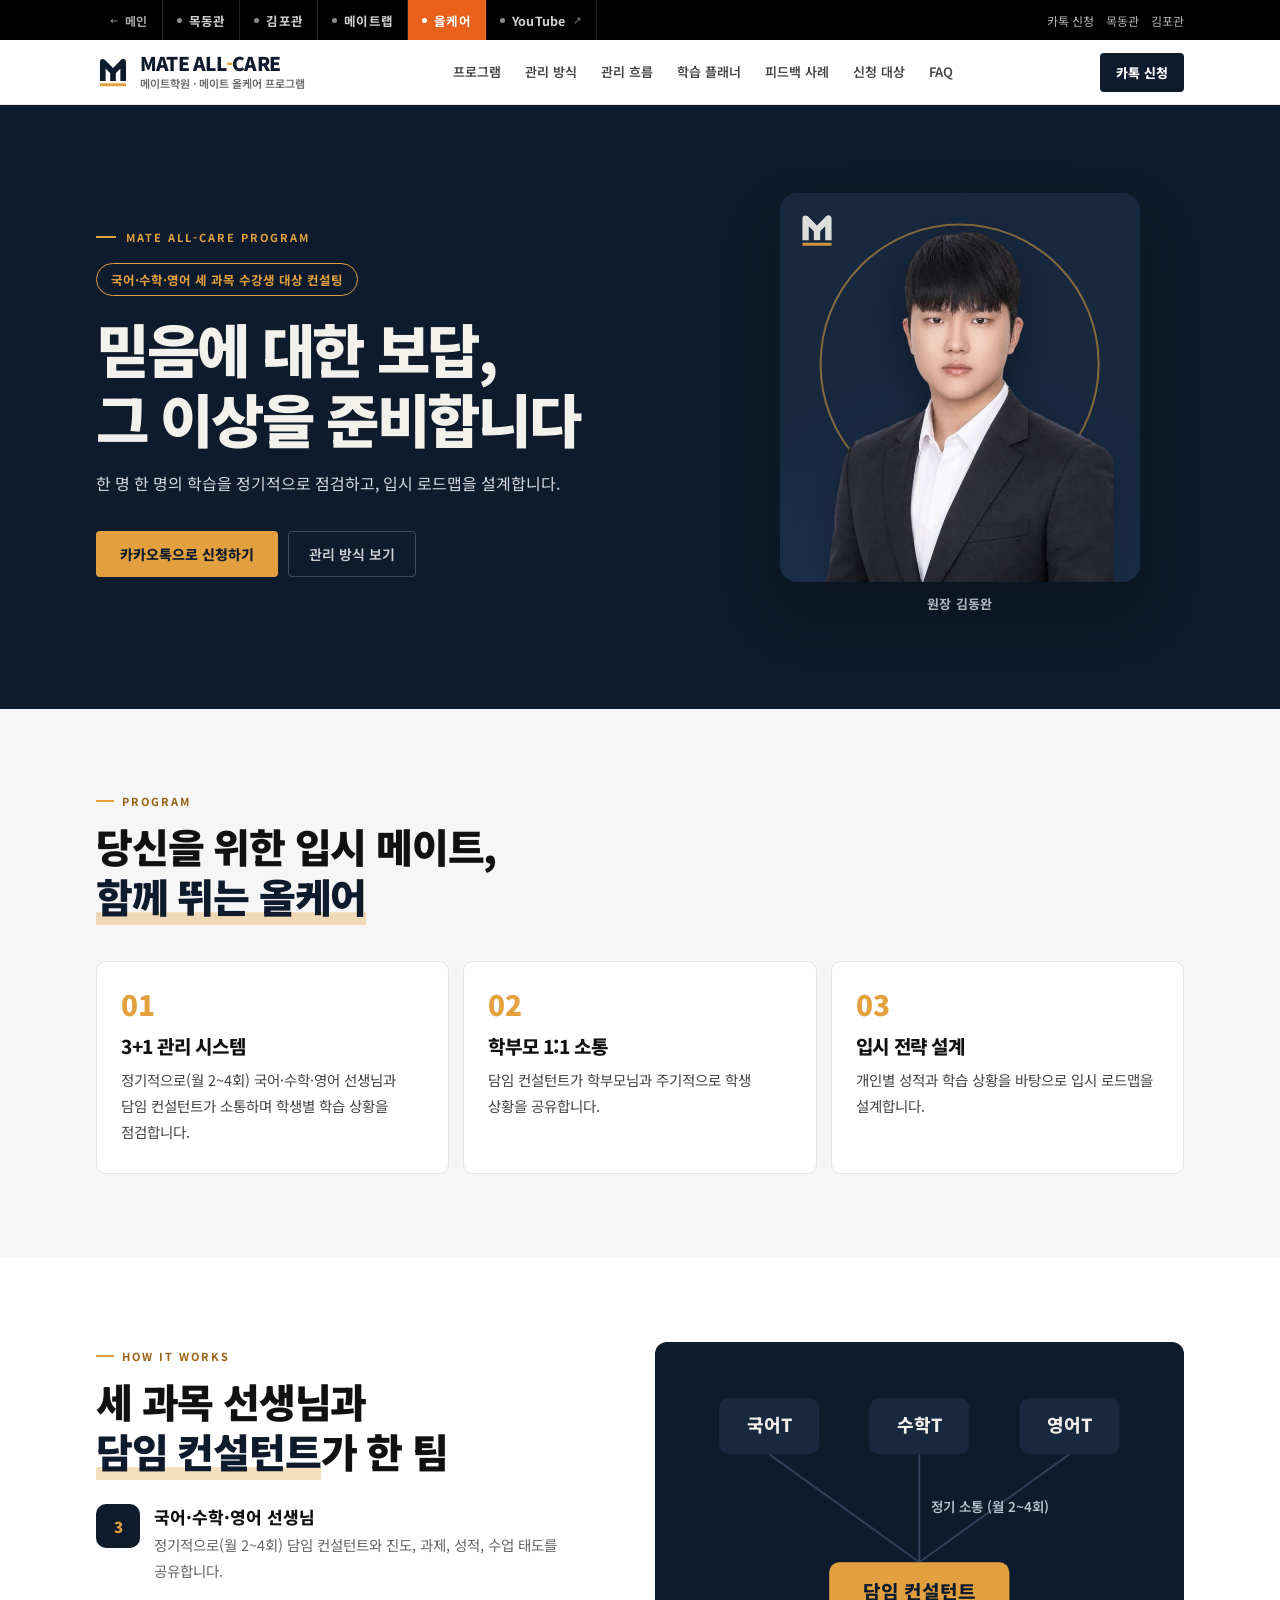
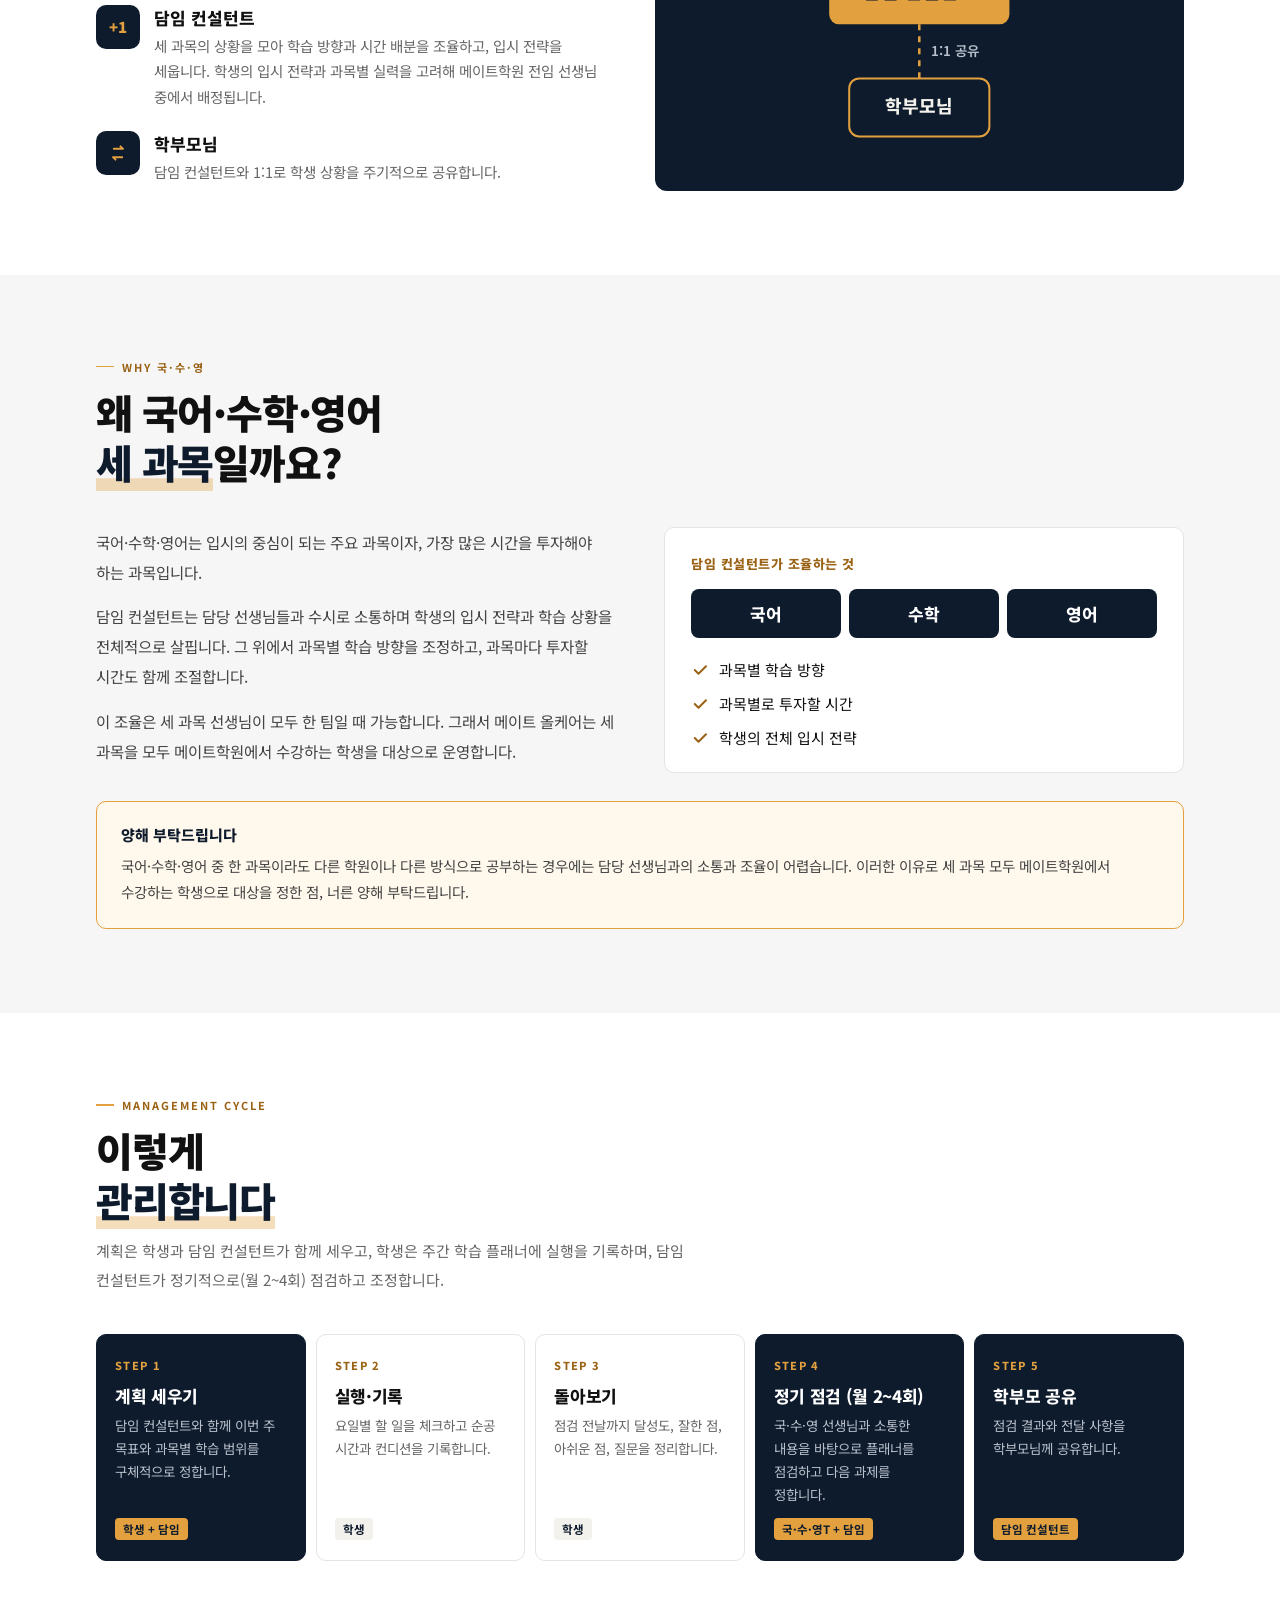
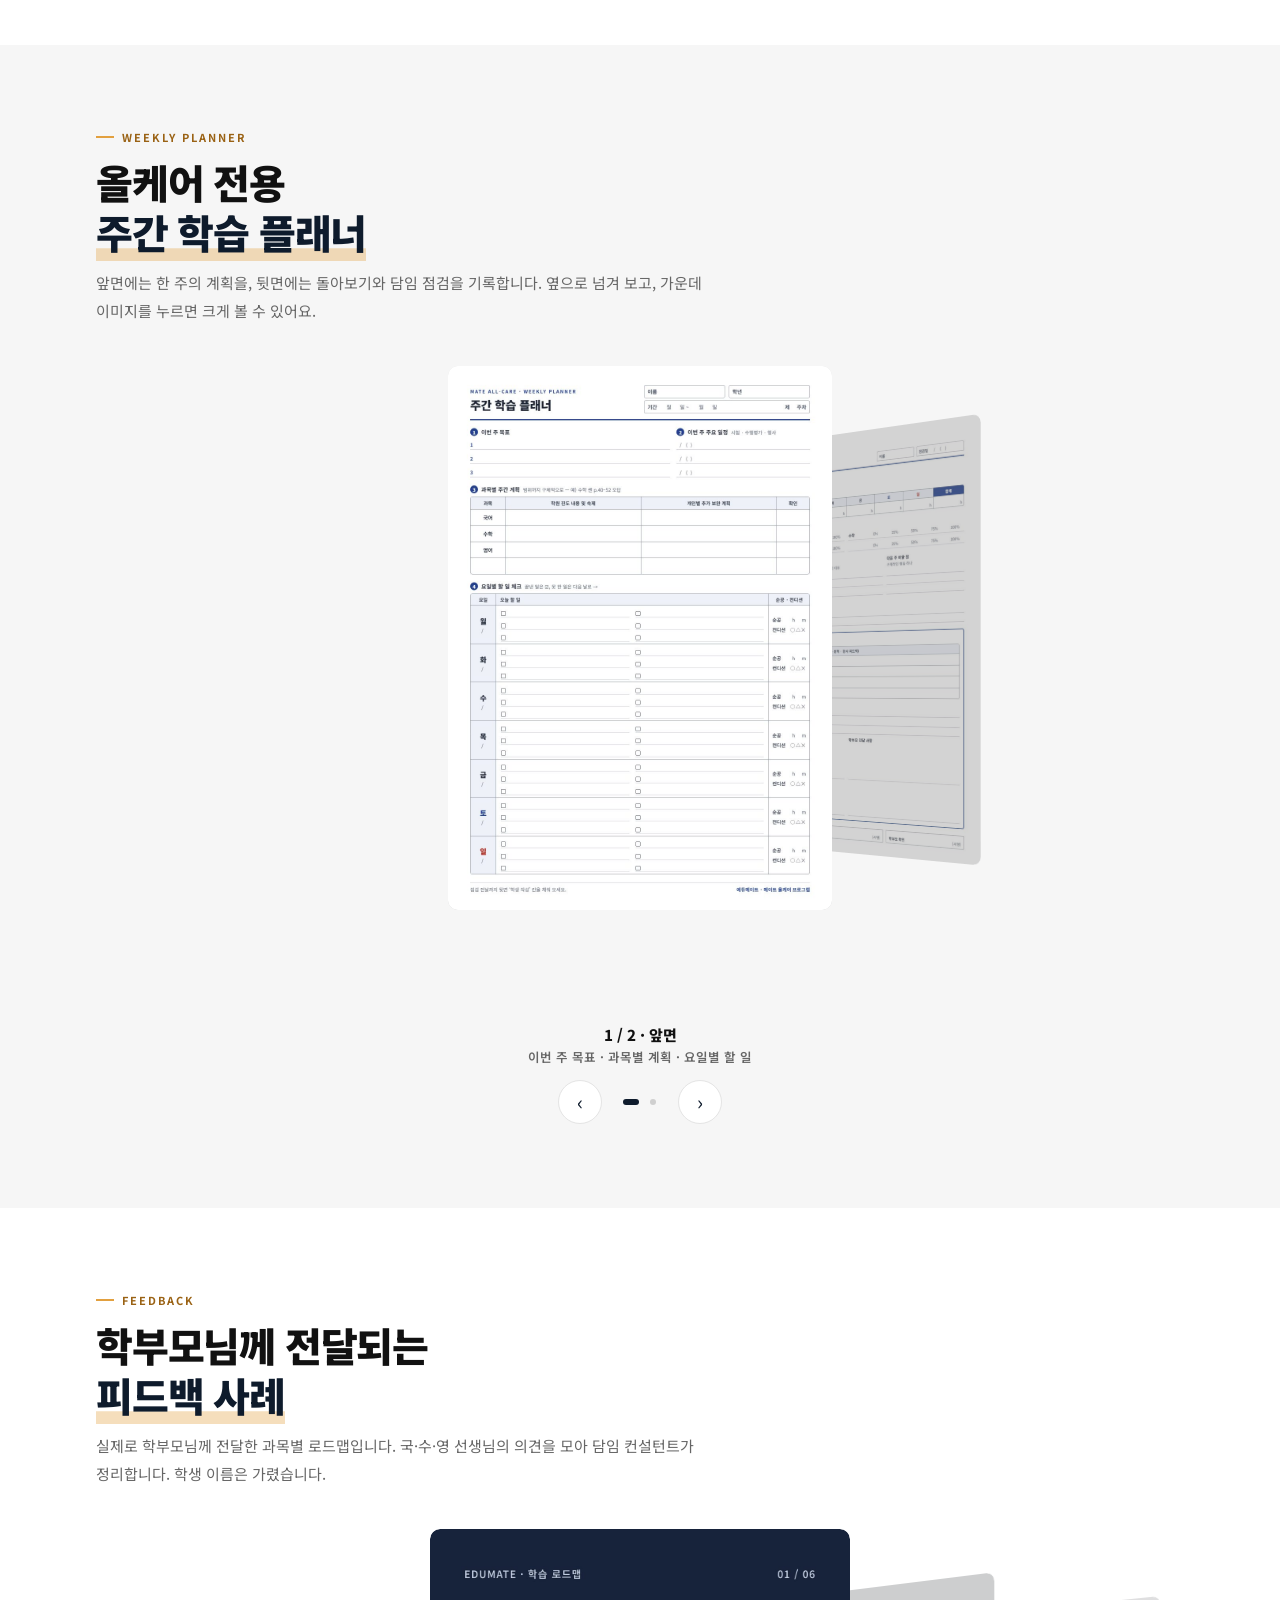
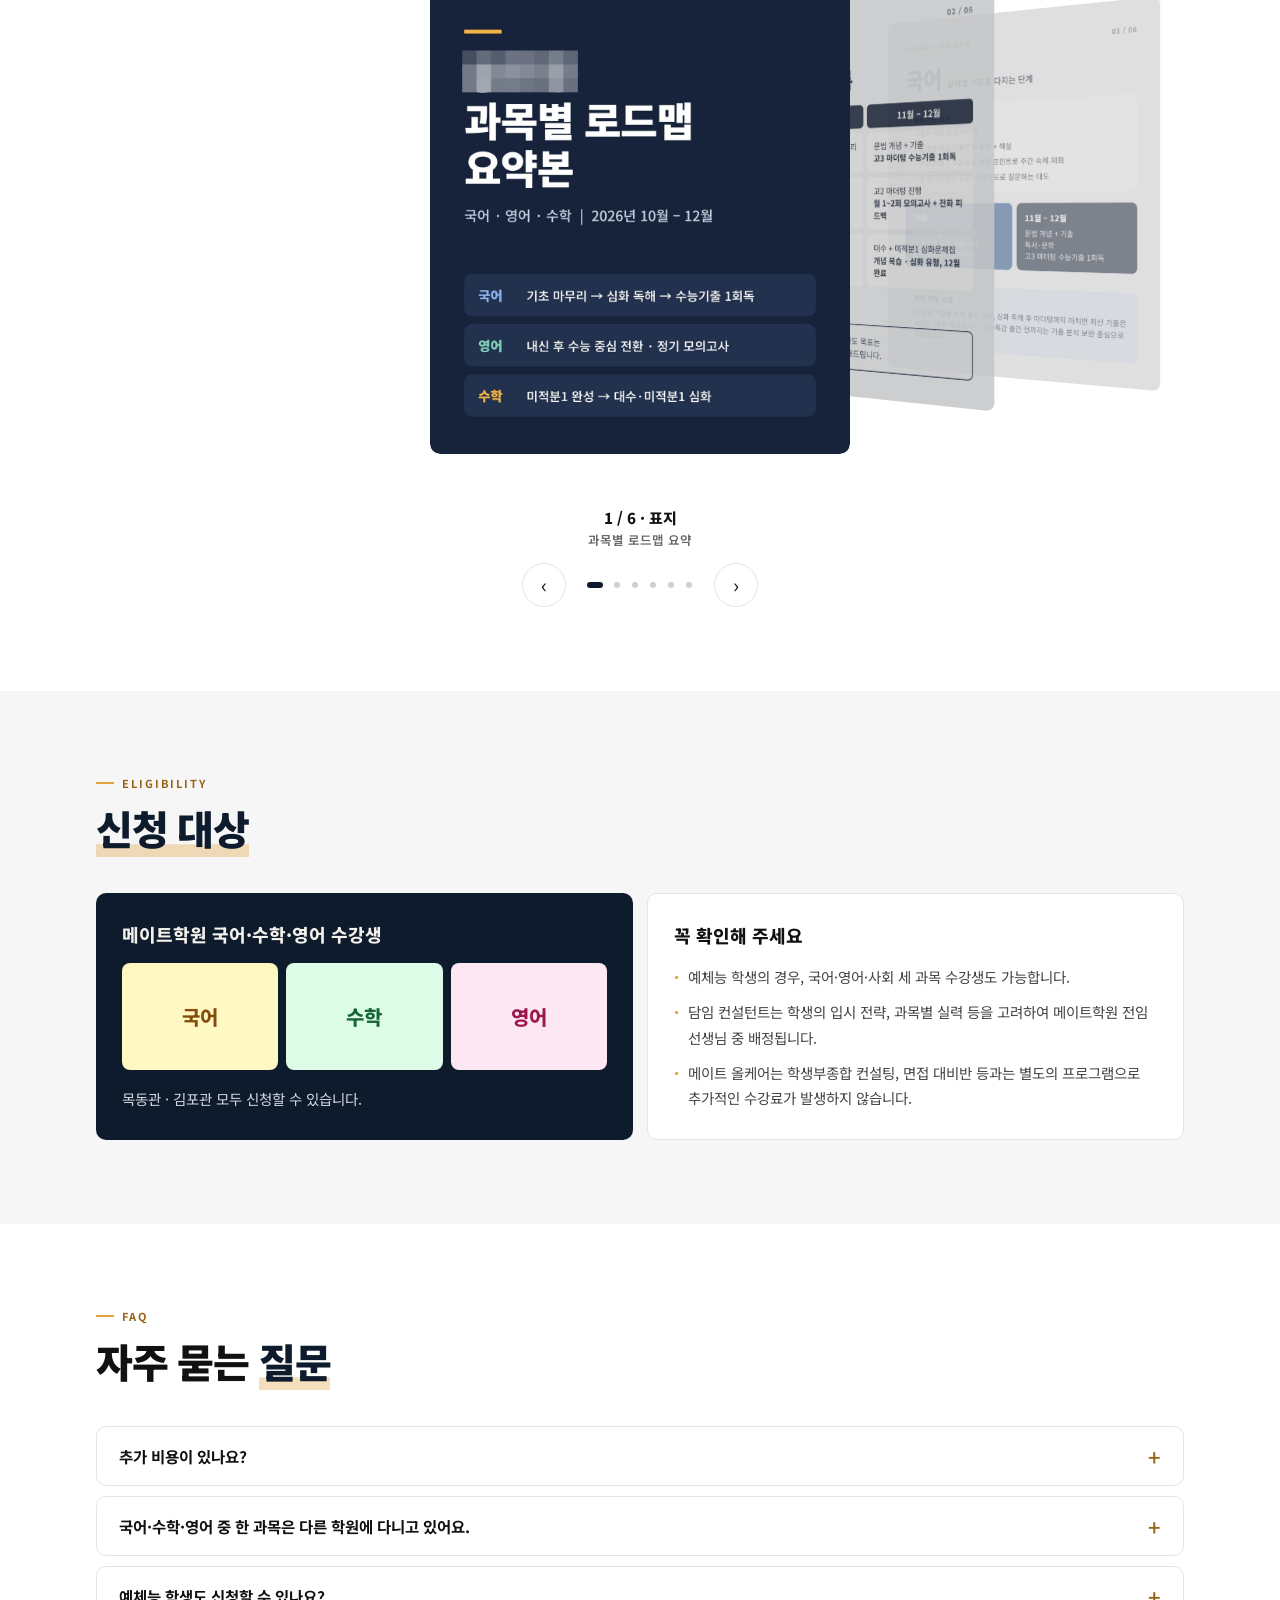
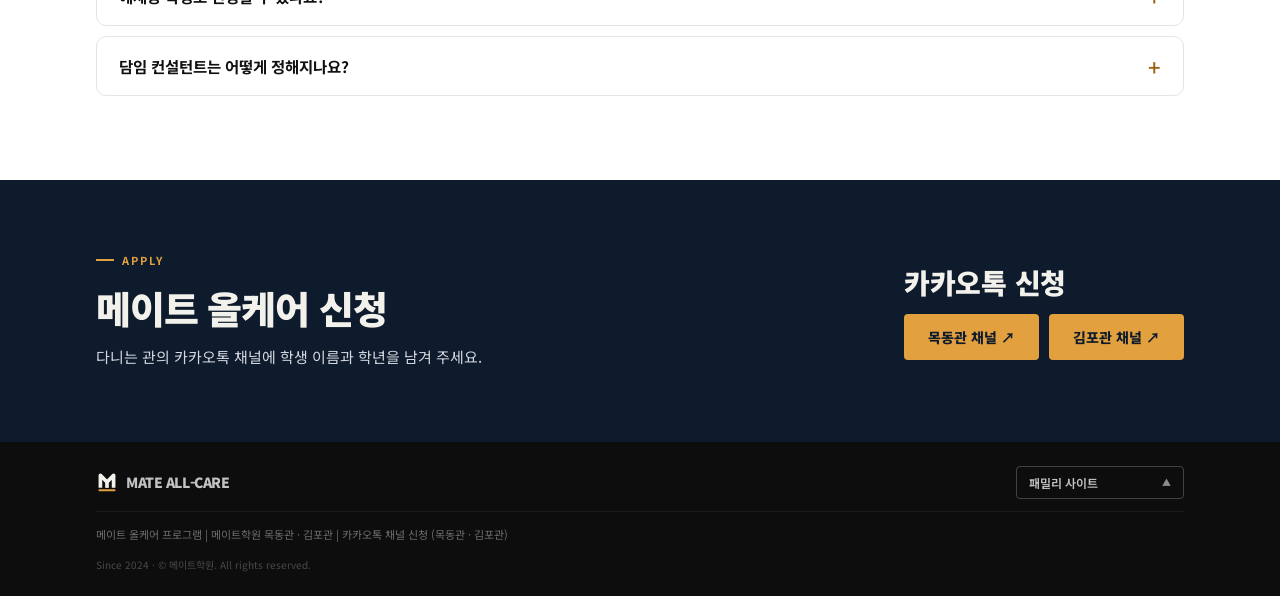
==== allcare.html @ f17939e4 "올케어: 태블릿·모바일에서도 원장 사진 보이게 / 배포 전 점검: 목동·김포 관 색을 확정 색(#125E32·#0C357F)으로 교체(02 문서 '다음 배포 때 교체' 항목) [s" ====
<!DOCTYPE html>
<html lang="ko">
<head>
<meta charset="UTF-8"/>
<meta name="viewport" content="width=device-width,initial-scale=1,viewport-fit=cover"/>
<title>메이트 올케어 프로그램 | 메이트학원</title>
<link rel="icon" href="img/favicon/allcare-32.png" sizes="32x32" type="image/png"/>
<link rel="icon" href="img/favicon/allcare.svg" type="image/svg+xml"/>
<link rel="apple-touch-icon" href="img/favicon/allcare-180.png"/>
<meta property="og:type" content="website"/>
<meta property="og:site_name" content="메이트학원"/>
<meta property="og:url" content="https://mate4u.netlify.app/allcare"/>
<meta property="og:title" content="메이트 올케어 프로그램 | 메이트학원"/>
<meta property="og:description" content="국어·수학·영어 수강생을 위한 담임 컨설턴트 1:1 학습 관리·입시 전략 프로그램"/>
<meta property="og:image" content="https://mate4u.netlify.app/img/og-allcare.jpg"/>
<meta property="og:image:width" content="1200"/>
<meta property="og:image:height" content="630"/>
<meta name="twitter:card" content="summary_large_image"/>
<meta name="description" content="메이트학원 국어·수학·영어 수강생을 위한 담임 컨설턴트 학습 관리·입시 전략 프로그램"/>
<link rel="preconnect" href="https://fonts.googleapis.com"/>
<link rel="preconnect" href="https://fonts.gstatic.com" crossorigin/>
<link href="https://fonts.googleapis.com/css2?family=Noto+Sans+KR:wght@400;500;600;700;800;900&display=swap" rel="stylesheet"/>
<style>
:root{
  --nv:#0E1B2C;--nv2:#17283F;--nv3:#2E405A;
  --gd:#E2A03F;--gd-ink:#9A6214;--cr:#F3F1EB;
  --or:#E8601A;--bk:#111;--wh:#FFF;
  --t1:#111;--t2:#444;--t3:#666;--t4:#BBB;
  --bg:#F6F6F6;--ln:#E4E4E4;
  --on1:#D3D8E0;--on2:#B8C0CC;
}
*,*::before,*::after{box-sizing:border-box;margin:0;padding:0}
html{scroll-behavior:smooth}
body{font-family:'Noto Sans KR',sans-serif;color:var(--t1);background:var(--wh);overflow-x:clip;-webkit-font-smoothing:antialiased;word-break:keep-all}
a{text-decoration:none;color:inherit}ul,ol{list-style:none}img,svg{display:block}
.wrap{width:100%;max-width:1160px;margin:0 auto;padding:0 36px}

/* ══ TOPBAR (목동·김포와 동일) ══ */
#topbar{background:#000;position:relative;z-index:950}
.tb-in{display:flex;align-items:center;justify-content:space-between;height:40px}
.tb-branches{display:flex;height:100%}
.tb-b{display:flex;align-items:center;gap:7px;padding:0 14px;font-size:12.5px;font-weight:700;color:rgba(255,255,255,.82);border-right:1px solid rgba(255,255,255,.14);transition:color .2s,background .2s}
a.tb-b:hover{color:#fff;background:rgba(255,255,255,.08)}
.tb-b.on{color:#fff;background:var(--or)}
.tb-home{font-size:12px;color:rgba(255,255,255,.65)}
.pip{width:5px;height:5px;border-radius:50%;background:var(--or);flex-shrink:0}.pip.dim{background:rgba(255,255,255,.55)}
.tb-b.on .pip{background:#fff}
.tb-r{font-size:12px;color:rgba(255,255,255,.7);display:flex;align-items:center;gap:12px}
.tb-r a{color:rgba(255,255,255,.7);transition:color .2s}.tb-r a:hover{color:#fff}

/* ══ HEADER ══ */
#hd{position:sticky;top:0;z-index:900;background:rgba(255,255,255,.97);backdrop-filter:blur(20px);border-bottom:1px solid var(--ln)}
.hd-in{display:flex;align-items:center;justify-content:space-between;height:64px;gap:16px}
.hd-logo{display:flex;align-items:center;gap:10px}
.hd-logo svg{width:34px;height:34px}
.hd-logo-t{font-size:19px;font-weight:900;letter-spacing:-.04em;line-height:1;color:var(--nv)}
.hd-logo-t span{color:var(--gd)}
.hd-logo-s{font-size:11px;font-weight:600;color:var(--t3);margin-top:3px}
.hd-nav{display:flex}
.hd-nav a{display:flex;align-items:center;height:64px;padding:0 12px;font-size:13px;font-weight:600;color:var(--t2);border-bottom:2px solid transparent;transition:color .2s,border-color .2s}
.hd-nav a:hover{color:var(--t1);border-bottom-color:var(--nv)}
.btn-cta{background:var(--nv);color:var(--wh);font-size:13px;font-weight:800;padding:10px 16px;border-radius:4px;transition:background .2s,transform .15s;white-space:nowrap}
.btn-cta:hover{background:var(--nv2);transform:translateY(-1px)}

/* ══ HERO ══ */
#hero{background:var(--nv);color:var(--cr);padding:88px 0 96px;overflow:hidden}
.hero-in{display:grid;grid-template-columns:1.3fr 1fr;gap:56px;align-items:center}
.hero-eyebrow{font-size:11px;font-weight:700;letter-spacing:.18em;text-transform:uppercase;color:var(--gd);margin-bottom:18px;display:flex;align-items:center;gap:10px}
.hero-eyebrow::before{content:'';width:20px;height:1.5px;background:var(--gd);display:block}
.ac-pill{display:inline-block;padding:6px 14px;border:1.5px solid var(--gd);border-radius:99px;font-size:12.5px;font-weight:700;color:var(--gd);margin-bottom:18px}
.hero-h1{font-size:clamp(34px,5vw,58px);font-weight:900;line-height:1.2;letter-spacing:-.04em;margin-bottom:16px}
.hero-sub{font-size:16px;color:var(--on1);line-height:1.85;margin-bottom:32px}
.hero-btns{display:flex;gap:10px;flex-wrap:wrap}
.btn-gd{background:var(--gd);color:var(--nv);font-size:14px;font-weight:800;padding:13px 24px;border-radius:4px;display:inline-flex;align-items:center;gap:8px;transition:background .2s,transform .15s}
.btn-gd:hover{background:#ECB25A;transform:translateY(-2px)}
.btn-gh{border:1.5px solid rgba(255,255,255,.22);color:rgba(255,255,255,.8);font-size:14px;font-weight:600;padding:11.5px 20px;border-radius:4px;display:inline-flex;align-items:center;gap:8px;transition:border-color .2s,color .2s}
.btn-gh:hover{border-color:rgba(255,255,255,.55);color:#fff}
.hero-person{justify-self:center;width:min(360px,92%);position:relative;margin:0}
.hp-box{position:relative;aspect-ratio:1/1.08;border-radius:18px;background:radial-gradient(120% 90% at 50% 100%,#22385A 0%,var(--nv2) 60%);overflow:hidden;box-shadow:0 30px 60px rgba(0,0,0,.25)}
.hp-box::before{content:'';position:absolute;left:50%;top:44%;width:78%;aspect-ratio:1;border-radius:50%;border:2px solid rgba(226,160,63,.55);transform:translate(-50%,-50%)}
.hp-m{position:absolute;left:18px;top:18px;width:38px;height:38px;opacity:.9}
.hp-box img{position:absolute;left:50%;bottom:0;width:104%;transform:translateX(-50%);filter:drop-shadow(0 10px 20px rgba(0,0,0,.35))}
.hp-cap{text-align:center;margin-top:12px;font-size:13px;font-weight:700;color:var(--on1);letter-spacing:.02em}

/* ══ SECTION 공통 ══ */
.sec{padding:84px 0}
.sec.gray{background:var(--bg)}
.sec-label{font-size:11px;font-weight:700;letter-spacing:.18em;text-transform:uppercase;color:var(--gd-ink);display:flex;align-items:center;gap:8px;margin-bottom:12px}
.sec-label::before{content:'';display:block;width:18px;height:1.5px;background:var(--gd)}
.sec-h2{font-size:clamp(26px,3.5vw,40px);font-weight:900;line-height:1.25;letter-spacing:-.03em;color:var(--t1);margin-bottom:12px}
.sec-h2 em{font-style:normal;color:var(--nv);box-shadow:inset 0 -.32em 0 rgba(226,160,63,.35)}
.sec-desc{font-size:15px;color:var(--t3);line-height:1.9;max-width:660px}
.sec-head{margin-bottom:40px}

/* 프로그램 카드 */
.ac-grid{display:grid;grid-template-columns:repeat(3,1fr);gap:14px}
.ac-card{background:var(--wh);border:1px solid var(--ln);border-radius:10px;padding:28px 24px}
.ac-n{font-size:28px;font-weight:900;color:var(--gd);line-height:1;margin-bottom:14px}
.ac-tit{font-size:19px;font-weight:800;letter-spacing:-.02em;margin-bottom:8px}
.ac-txt{font-size:14.5px;color:var(--t2);line-height:1.8}

/* 관리 구조 */
.sys{display:grid;grid-template-columns:1fr 1.05fr;gap:56px;align-items:center}
.sys-list{display:flex;flex-direction:column;gap:22px;margin-top:28px}
.sys-list li{display:grid;grid-template-columns:44px 1fr;gap:14px}
.sys-ic{width:44px;height:44px;border-radius:10px;background:var(--nv);color:var(--gd);font-weight:900;font-size:15px;display:flex;align-items:center;justify-content:center}
.sys-list b{display:block;font-size:17px;font-weight:800;margin-bottom:3px}
.sys-list span{font-size:14.5px;color:var(--t3);line-height:1.75}
.sys-fig{background:var(--nv);border-radius:12px;padding:24px}
.sys-fig svg{width:100%;height:auto}

/* 왜 국·수·영 */
.why{display:grid;grid-template-columns:1fr 1fr;gap:48px;align-items:start}
.why-txt p{font-size:15.5px;color:var(--t2);line-height:1.95}
.why-txt p+p{margin-top:14px}
.why-box{background:var(--wh);border:1px solid var(--ln);border-radius:10px;padding:26px 26px 22px}
.why-box-h{font-size:13px;font-weight:800;color:var(--gd-ink);letter-spacing:.04em;margin-bottom:16px}
.subjects{display:flex;gap:8px;margin-bottom:20px}
.subjects span{flex:1;text-align:center;background:var(--nv);color:#fff;font-size:17px;font-weight:800;padding:12px 0;border-radius:8px}
.tune{display:flex;flex-direction:column;gap:10px}
.tune li{display:flex;align-items:flex-start;gap:10px;font-size:15px;color:var(--t1);line-height:1.6}
.tune svg{flex-shrink:0;margin-top:3px}
.notice{margin-top:28px;border:1.5px solid var(--gd);background:#FFF8EC;border-radius:10px;padding:22px 24px}
.notice-h{font-size:15px;font-weight:800;color:var(--nv);margin-bottom:8px}
.notice p{font-size:14.5px;color:var(--t2);line-height:1.85}

/* 주간 흐름 */
.flow{display:grid;grid-template-columns:repeat(5,1fr);gap:10px;counter-reset:f}
.flow li{background:var(--wh);border:1px solid var(--ln);border-radius:10px;padding:22px 18px 20px;display:flex;flex-direction:column}
.flow li::before{counter-increment:f;content:"STEP " counter(f);font-size:11px;font-weight:800;letter-spacing:.12em;color:var(--gd-ink);margin-bottom:10px}
.flow b{font-size:17px;font-weight:800;letter-spacing:-.02em;margin-bottom:6px}
.flow span{font-size:13.5px;color:var(--t3);line-height:1.7;flex:1}
.flow .who{margin-top:12px;align-self:flex-start;font-size:11.5px;font-weight:700;color:var(--nv);background:var(--cr);border-radius:4px;padding:3px 8px}
.flow li.hl{background:var(--nv);border-color:var(--nv)}
.flow li.hl b{color:#fff}.flow li.hl span{color:var(--on2)}
.flow li.hl::before{color:var(--gd)}
.flow li.hl .who{background:var(--gd);color:var(--nv)}

/* 플래너 */
.planner{display:grid;grid-template-columns:1fr 1fr;gap:20px}
.pl-fig{margin:0}
.pl-fig figcaption{margin-top:10px;font-size:14px;font-weight:700;color:var(--t2);text-align:center}
.zoom{display:block;width:100%;padding:0;border:1px solid var(--ln);border-radius:10px;overflow:hidden;background:var(--wh);cursor:zoom-in;transition:transform .2s,box-shadow .2s}
.zoom:hover{transform:translateY(-3px);box-shadow:0 10px 28px rgba(14,27,44,.12)}
.zoom img{width:100%;height:auto;display:block}

/* 피드백 사례 */
.cf{position:relative;margin-top:8px;user-select:none;-webkit-user-select:none}
.cf-stage{position:relative;height:clamp(360px,46vw,560px);perspective:1400px;overflow:hidden;touch-action:pan-y}
.cf-item{position:absolute;left:50%;top:0;width:clamp(240px,34vw,420px);margin-left:calc(clamp(240px,34vw,420px) / -2);padding:0;border:none;background:none;cursor:pointer;font-family:inherit;transition:transform .55s cubic-bezier(.2,.8,.2,1),opacity .55s,filter .55s;will-change:transform}
.cf-item img{width:100%;height:auto;display:block;border-radius:10px;box-shadow:0 18px 40px rgba(14,27,44,.25);pointer-events:none}
.cf-item.on{cursor:zoom-in}
.cf-item.on img{box-shadow:0 24px 56px rgba(14,27,44,.32)}
.cf-cap{text-align:center;margin-top:18px;font-size:15px;font-weight:800;color:var(--t1);min-height:22px}
.cf-cap small{display:block;font-size:12.5px;font-weight:600;color:var(--t3);margin-top:2px}
.cf-nav{display:flex;align-items:center;justify-content:center;gap:16px;margin-top:14px}
.cf-btn{width:44px;height:44px;border-radius:50%;border:1.5px solid var(--ln);background:var(--wh);color:var(--nv);font-size:20px;cursor:pointer;display:flex;align-items:center;justify-content:center;font-family:inherit;transition:border-color .2s,background .2s}
.cf-btn:hover{border-color:var(--nv);background:var(--cr)}
.cf-dots{display:flex;gap:6px}
.cf-dot{width:8px;height:8px;border-radius:99px;border:none;padding:0;background:#CFCFCF;cursor:pointer;transition:width .25s,background .25s}
.cf-dot.on{width:22px;background:var(--nv)}

/* 크게 보기 */
#lb{position:fixed;inset:0;z-index:2000;background:rgba(6,14,24,.92);display:none;align-items:center;justify-content:center;padding:56px 64px}
#lb.on{display:flex}
#lb img{max-width:100%;max-height:100%;object-fit:contain;border-radius:6px;background:#fff}
.lb-btn{position:absolute;width:48px;height:48px;border-radius:50%;background:rgba(255,255,255,.12);color:#fff;font-size:22px;border:none;cursor:pointer;display:flex;align-items:center;justify-content:center;font-family:inherit}
.lb-btn:hover{background:rgba(255,255,255,.25)}
.lb-x{top:14px;right:14px}.lb-p{left:10px;top:50%;margin-top:-24px}.lb-n{right:10px;top:50%;margin-top:-24px}
.lb-c{position:absolute;bottom:16px;left:0;right:0;text-align:center;color:#D3D8E0;font-size:13px}

/* 대상 안내 */
.tg{display:grid;grid-template-columns:1fr 1fr;gap:14px}
.tg-card{border-radius:10px;padding:28px 26px}
.tg-card.dk{background:var(--nv);color:var(--cr)}
.tg-card.lt{border:1px solid var(--ln);background:var(--wh)}
.tg-card h3{font-size:18px;font-weight:800;margin-bottom:16px}
.tg-card.dk p{font-size:14.5px;color:var(--on1);line-height:1.8;margin-top:16px}
.ac-notes{display:flex;flex-direction:column;gap:10px}
.ac-notes li{font-size:14.5px;color:var(--t2);line-height:1.75;padding-left:14px;position:relative}
.ac-notes li::before{content:'·';position:absolute;left:0;color:var(--gd);font-weight:900}

/* FAQ */
.faq{max-width:820px;display:flex;flex-direction:column;gap:10px}
.faq details{border:1px solid var(--ln);border-radius:10px;background:var(--wh)}
.faq summary{cursor:pointer;list-style:none;padding:18px 22px;font-size:15.5px;font-weight:700;display:flex;justify-content:space-between;align-items:center;gap:14px}
.faq summary::-webkit-details-marker{display:none}
.faq summary::after{content:'+';font-size:22px;font-weight:500;color:var(--gd-ink);line-height:1}
.faq details[open] summary::after{content:'−'}
.faq details p{padding:0 22px 20px;font-size:14.5px;color:var(--t2);line-height:1.85}

/* 신청 */
#apply{background:var(--nv);color:var(--cr);padding:72px 0}
.ap-in{display:flex;justify-content:space-between;align-items:center;gap:28px;flex-wrap:wrap}
#apply .sec-label{color:var(--gd)}
#apply h2{font-size:clamp(26px,3.5vw,38px);font-weight:900;letter-spacing:-.03em;margin-bottom:8px}
#apply p{font-size:15px;color:var(--on1);line-height:1.8}
.ap-r{display:flex;flex-direction:column;align-items:flex-start;gap:12px}
.ap-tel{font-size:28px;font-weight:900;letter-spacing:-.01em}
.ap-btns{display:flex;gap:10px;flex-wrap:wrap}

/* ══ FOOTER (목동·김포와 동일) ══ */
#ft{background:#0D0D0D;padding:24px 0}
.ft-in{display:flex;flex-direction:column;gap:12px}
.ft-top-row{display:flex;align-items:center;justify-content:space-between;flex-wrap:wrap;gap:14px;padding-bottom:12px;border-bottom:1px solid rgba(255,255,255,.06)}
.ft-logo{display:flex;align-items:center;gap:8px;color:rgba(255,255,255,.75);font-size:14px;font-weight:900;letter-spacing:-.03em}
.ft-logo svg{width:22px;height:22px}
.ft-fam{display:flex;align-items:center;gap:7px;flex-wrap:wrap}
.ft-fam-lbl{font-size:10px;font-weight:700;letter-spacing:.1em;color:rgba(255,255,255,.55)}
.ft-fam a{font-size:12px;font-weight:600;color:rgba(255,255,255,.8);padding:5px 12px;border-radius:3px;border:1px solid rgba(255,255,255,.28);transition:color .2s,border-color .2s;display:flex;align-items:center;gap:4px}
.ft-fam a:hover{color:#fff;border-color:rgba(255,255,255,.6)}
.ft-fam a.act{color:#fff;background:var(--or);border-color:var(--or)}
.ft-fam a.act .pip{background:#fff}
.ft-biz{font-size:11px;color:rgba(255,255,255,.4);line-height:1.9}
.ft-copy{font-size:10px;color:rgba(255,255,255,.25)}

@media(max-width:1024px){
  .hd-nav{display:none}
  .hero-in,.sys,.why{grid-template-columns:1fr}
  .hero-person{grid-row:2;width:min(300px,78%);margin-top:8px}
  .flow{grid-template-columns:repeat(2,1fr)}
  .flow li:last-child{grid-column:span 2}
}
@media(max-width:768px){
  .wrap{padding:0 18px}
  .sec{padding:60px 0}
  #hero{padding:56px 0 64px}
  .ac-grid,.tg{grid-template-columns:1fr}#lb{padding:56px 8px 72px}.lb-p,.lb-n{top:auto;bottom:10px;margin:0}.lb-p{left:calc(50% - 110px)}.lb-n{right:calc(50% - 110px)}.lb-c{bottom:24px}
  .tb-r{display:none}
  .tb-b{padding:0 9px;font-size:12px}
  .hd-logo-s{display:none}
}
@media(max-width:520px){
  .planner{grid-template-columns:1fr}
  .flow{grid-template-columns:1fr}.flow li:last-child{grid-column:auto}
  .hero-btns{flex-direction:column}.hero-btns a{justify-content:center}
}
@media(max-width:380px){.tb-b{padding:0 7px;font-size:11.5px}}

/* 상단 줄: 모바일에서 한 줄에 모두 보이게 */
@media(max-width:560px){
  .tb-branches{overflow-x:auto;scrollbar-width:none;-webkit-overflow-scrolling:touch;max-width:100%}
  .tb-branches::-webkit-scrollbar{display:none}
  #topbar .tb-b{flex-shrink:0;padding:0 8px!important;font-size:11.5px!important;gap:0}
  #topbar .tb-b .pip,#topbar .tb-b span[style*="opacity"]{display:none}
  .tb-r{display:none!important}
}

/* 패밀리 사이트 드롭다운 */
.fam-dd{position:relative}
.fam-dd summary{list-style:none;cursor:pointer;display:flex;align-items:center;justify-content:space-between;gap:10px;min-width:168px;padding:7px 12px;border:1px solid rgba(255,255,255,.22);border-radius:4px;font-size:12px;font-weight:600;color:rgba(255,255,255,.75);transition:border-color .2s,color .2s;user-select:none}
.fam-dd summary::-webkit-details-marker{display:none}
.fam-dd summary:hover,.fam-dd[open] summary{color:#fff;border-color:rgba(255,255,255,.5)}
.fam-dd .car{font-size:9px;transition:transform .2s;opacity:.7}
.fam-dd[open] .car{transform:rotate(180deg)}
.fam-menu{position:absolute;left:0;right:0;bottom:calc(100% + 6px);background:#1E1E1E;border:1px solid rgba(255,255,255,.14);border-radius:6px;padding:5px;box-shadow:0 10px 30px rgba(0,0,0,.4);z-index:20}
.fam-menu a{display:flex!important;align-items:center;justify-content:space-between;padding:8px 10px!important;border:0!important;border-radius:4px;font-size:12.5px!important;font-weight:600;color:rgba(255,255,255,.78)!important;background:none!important}
.fam-menu a:hover{background:rgba(255,255,255,.07)!important;color:#fff!important}
.fam-menu a.act{color:var(--or)!important}
.fam-menu a .ext{font-size:10px;opacity:.55}

html{overflow-x:clip}

.cf-planner .cf-stage{height:clamp(400px,52vw,640px)}
.cf-planner .cf-item{width:clamp(250px,30vw,400px);margin-left:calc(clamp(250px,30vw,400px) / -2)}

/* 관리 흐름 5단계: 모바일에서 짧게 */
@media(max-width:560px){
  .flow{gap:8px}
  .flow li{display:grid;grid-template-columns:30px 1fr auto;column-gap:12px;row-gap:3px;align-items:center;padding:13px 14px}
  .flow li::before{content:counter(f);grid-row:1/3;align-self:start;width:30px;height:30px;border-radius:50%;background:var(--cr);color:var(--nv);display:flex;align-items:center;justify-content:center;font-size:13px;letter-spacing:0;margin:0}
  .flow li.hl::before{background:var(--gd);color:var(--nv)}
  .flow b{font-size:15px;margin:0}
  .flow .who{margin:0;grid-column:3;grid-row:1;font-size:10.5px;padding:2px 7px}
  .flow span{grid-column:2/4;font-size:12.5px;line-height:1.6}
}

/* 맨 위 줄: 목동·김포와 글자 간격 통일 */
#topbar .tb-b{letter-spacing:.02em}

/* 모바일 점검 보정 */
section[id]{scroll-margin-top:70px}
.cf-dot{box-sizing:content-box;padding:9px 4px;background-clip:content-box}
.cf-dots{gap:0}

/* 라운드8 */
.flow li{transition:transform .2s,box-shadow .2s,border-color .2s}
@media(hover:hover){
  .flow li:hover{transform:translateY(-4px);border-color:var(--gd);box-shadow:0 12px 26px rgba(14,27,44,.12)}
  .flow li.hl:hover{border-color:var(--gd);box-shadow:0 12px 26px rgba(14,27,44,.3)}
}
.cf-dots{gap:0}
.cf-dot{box-sizing:border-box;width:18px;height:24px;padding:0;border:0;background:none!important;position:relative;cursor:pointer}
.cf-dot::before{content:'';position:absolute;left:50%;top:50%;width:6px;height:6px;border-radius:99px;background:#CFCFCF;transform:translate(-50%,-50%);transition:width .25s,background .25s}
.cf-dot.on{width:26px}
.cf-dot.on::before{width:16px;background:var(--nv)}
.tg-card.dk{display:flex;flex-direction:column}
.tg-card.dk .subjects{flex:1;margin-bottom:0;align-items:stretch}
.tg-card.dk .subjects span{display:flex;align-items:center;justify-content:center;font-size:20px;min-height:52px}
.faq{max-width:none}

.tg-card.dk .subjects span{flex-direction:column;gap:4px}
.tg-card.dk .subjects small{display:block;font-size:11px;font-weight:500;line-height:1.45;color:var(--on1,rgba(255,255,255,.7));padding:0 10px;word-break:keep-all}
</style>
</head>
<body>

<!-- TOPBAR -->
<div id="topbar"><div class="wrap"><div class="tb-in">
  <div class="tb-branches">
    <a href="index.html" class="tb-b tb-home"><span style="font-size:8px">←</span> 메인</a>
    <a href="mokdong.html" class="tb-b"><span class="pip dim"></span> 목동관</a>
    <a href="gimpo.html" class="tb-b"><span class="pip dim"></span> 김포관</a>
    <a href="matelab.html" class="tb-b"><span class="pip dim"></span> 메이트랩</a>
    <div class="tb-b on"><span class="pip"></span> 올케어</div>
    <a href="https://www.youtube.com/@onmate-study" target="_blank" rel="noopener" class="tb-b"><span class="pip dim"></span> YouTube <span style="font-size:9px;opacity:.6">↗</span></a>
  </div>
  <div class="tb-r"><span>카톡 신청</span><a href="http://pf.kakao.com/_AALWX/chat" target="_blank" rel="noopener">목동관</a><a href="http://pf.kakao.com/_xfAZaX/chat" target="_blank" rel="noopener">김포관</a></div>
</div></div></div>

<!-- HEADER -->
<header id="hd"><div class="wrap"><div class="hd-in">
  <a href="#hero" class="hd-logo" aria-label="메이트 올케어 맨 위로">
    <svg viewBox="0 0 120 120" aria-hidden="true"><path d="M24 92 V24 L60 60 L96 24 V92" fill="none" stroke="#0E1B2C" stroke-width="20" stroke-linejoin="round"/><path d="M60 60 V92" fill="none" stroke="#0E1B2C" stroke-width="20"/><rect x="14" y="100" width="92" height="10" rx="3" fill="#E2A03F"/></svg>
    <div><div class="hd-logo-t">MATE ALL<span>-</span>CARE</div><div class="hd-logo-s">메이트학원 · 메이트 올케어 프로그램</div></div>
  </a>
  <nav class="hd-nav">
    <a href="#program">프로그램</a><a href="#system">관리 방식</a><a href="#weekly">관리 흐름</a><a href="#planner">학습 플래너</a><a href="#feedback">피드백 사례</a><a href="#target">신청 대상</a><a href="#faq">FAQ</a>
  </nav>
  <a href="#apply" class="btn-cta">카톡 신청</a>
</div></div></header>

<!-- HERO -->
<section id="hero"><div class="wrap"><div class="hero-in">
  <div>
    <div class="hero-eyebrow">MATE ALL-CARE PROGRAM</div>
    <div class="ac-pill">국어·수학·영어 세 과목 수강생 대상 컨설팅</div>
    <h1 class="hero-h1">믿음에 대한 보답,<br/>그 이상을 준비합니다</h1>
    <p class="hero-sub">한 명 한 명의 학습을 정기적으로 점검하고, 입시 로드맵을 설계합니다.</p>
    <div class="hero-btns">
      <a href="#apply" class="btn-gd">카카오톡으로 신청하기</a>
      <a href="#system" class="btn-gh">관리 방식 보기</a>
    </div>
  </div>
  <figure class="hero-person">
    <div class="hp-box">
      <svg class="hp-m" viewBox="0 0 120 120" aria-hidden="true"><path d="M24 92 V24 L60 60 L96 24 V92" fill="none" stroke="#F3F1EB" stroke-width="20" stroke-linejoin="round"/><path d="M60 60 V92" fill="none" stroke="#F3F1EB" stroke-width="20"/><rect x="14" y="100" width="92" height="10" rx="3" fill="#E2A03F"/></svg>
      <img src="img/allcare/kim-dongwan.webp" alt="원장 김동완"/>
    </div>
    <figcaption class="hp-cap">원장 김동완</figcaption>
  </figure>
</div></div></section>

<!-- PROGRAM -->
<section id="program" class="sec gray"><div class="wrap">
  <div class="sec-head">
    <div class="sec-label">Program</div>
    <h2 class="sec-h2">당신을 위한 입시 메이트,<br/><em>함께 뛰는 올케어</em></h2>
  </div>
  <div class="ac-grid">
    <div class="ac-card"><div class="ac-n">01</div><div class="ac-tit">3+1 관리 시스템</div><p class="ac-txt">정기적으로(월 2~4회) 국어·수학·영어 선생님과 담임 컨설턴트가 소통하며 학생별 학습 상황을 점검합니다.</p></div>
    <div class="ac-card"><div class="ac-n">02</div><div class="ac-tit">학부모 1:1 소통</div><p class="ac-txt">담임 컨설턴트가 학부모님과 주기적으로 학생 상황을 공유합니다.</p></div>
    <div class="ac-card"><div class="ac-n">03</div><div class="ac-tit">입시 전략 설계</div><p class="ac-txt">개인별 성적과 학습 상황을 바탕으로 입시 로드맵을 설계합니다.</p></div>
  </div>
</div></section>

<!-- SYSTEM -->
<section id="system" class="sec"><div class="wrap sys">
  <div>
    <div class="sec-label">How it works</div>
    <h2 class="sec-h2">세 과목 선생님과<br/><em>담임 컨설턴트</em>가 한 팀</h2>
    <ul class="sys-list">
      <li><div class="sys-ic">3</div><div><b>국어·수학·영어 선생님</b><span>정기적으로(월 2~4회) 담임 컨설턴트와 진도, 과제, 성적, 수업 태도를 공유합니다.</span></div></li>
      <li><div class="sys-ic">+1</div><div><b>담임 컨설턴트</b><span>세 과목의 상황을 모아 학습 방향과 시간 배분을 조율하고, 입시 전략을 세웁니다. 학생의 입시 전략과 과목별 실력을 고려해 메이트학원 전임 선생님 중에서 배정됩니다.</span></div></li>
      <li><div class="sys-ic"><svg width="20" height="20" viewBox="0 0 24 24" fill="none" stroke="#E2A03F" stroke-width="2.4" stroke-linecap="round" stroke-linejoin="round" aria-hidden="true"><path d="M7 7h11l-3-3M17 17H6l3 3"/></svg></div><div><b>학부모님</b><span>담임 컨설턴트와 1:1로 학생 상황을 주기적으로 공유합니다.</span></div></li>
    </ul>
  </div>
  <div class="sys-fig">
    <svg viewBox="0 0 480 400" role="img" aria-label="국어, 수학, 영어 선생님이 정기적으로 담임 컨설턴트와 소통하고, 담임 컨설턴트가 학부모님과 1:1로 소통하는 구조">
      <g fill="none" stroke="#2E405A" stroke-width="2">
        <line x1="90" y1="88" x2="240" y2="196"/><line x1="240" y1="88" x2="240" y2="196"/><line x1="390" y1="88" x2="240" y2="196"/>
      </g>
      <g fill="none" stroke="#E2A03F" stroke-width="2.5" stroke-dasharray="6 6"><line x1="240" y1="258" x2="240" y2="312"/></g>
      <g font-family="Noto Sans KR, sans-serif" font-weight="800" text-anchor="middle">
        <rect x="40" y="32" width="100" height="56" rx="10" fill="#17283F"/><text x="90" y="66" font-size="18" fill="#F3F1EB">국어T</text>
        <rect x="190" y="32" width="100" height="56" rx="10" fill="#17283F"/><text x="240" y="66" font-size="18" fill="#F3F1EB">수학T</text>
        <rect x="340" y="32" width="100" height="56" rx="10" fill="#17283F"/><text x="390" y="66" font-size="18" fill="#F3F1EB">영어T</text>
        <rect x="150" y="196" width="180" height="62" rx="10" fill="#E2A03F"/><text x="240" y="233" font-size="19" fill="#0E1B2C">담임 컨설턴트</text>
        <rect x="170" y="312" width="140" height="58" rx="10" fill="none" stroke="#E2A03F" stroke-width="2"/><text x="240" y="347" font-size="18" fill="#F3F1EB">학부모님</text>
      </g>
      <g font-family="Noto Sans KR, sans-serif" font-size="13.5" font-weight="600" fill="#B8C0CC">
        <text x="252" y="146">정기 소통 (월 2~4회)</text>
        <text x="252" y="290">1:1 공유</text>
      </g>
    </svg>
  </div>
</div></section>

<!-- WHY 국수영 -->
<section id="why" class="sec gray"><div class="wrap">
  <div class="sec-head">
    <div class="sec-label">Why 국·수·영</div>
    <h2 class="sec-h2">왜 국어·수학·영어<br/><em>세 과목</em>일까요?</h2>
  </div>
  <div class="why">
    <div class="why-txt">
      <p>국어·수학·영어는 입시의 중심이 되는 주요 과목이자, 가장 많은 시간을 투자해야 하는 과목입니다.</p>
      <p>담임 컨설턴트는 담당 선생님들과 수시로 소통하며 학생의 입시 전략과 학습 상황을 전체적으로 살핍니다. 그 위에서 과목별 학습 방향을 조정하고, 과목마다 투자할 시간도 함께 조절합니다.</p>
      <p>이 조율은 세 과목 선생님이 모두 한 팀일 때 가능합니다. 그래서 메이트 올케어는 세 과목을 모두 메이트학원에서 수강하는 학생을 대상으로 운영합니다.</p>
    </div>
    <div class="why-box">
      <div class="why-box-h">담임 컨설턴트가 조율하는 것</div>
      <div class="subjects"><span>국어</span><span>수학</span><span>영어</span></div>
      <ul class="tune">
        <li><svg width="18" height="18" viewBox="0 0 24 24" fill="none" stroke="#9A6214" stroke-width="2.6" stroke-linecap="round" stroke-linejoin="round" aria-hidden="true"><path d="M5 12l5 5L20 7"/></svg>과목별 학습 방향</li>
        <li><svg width="18" height="18" viewBox="0 0 24 24" fill="none" stroke="#9A6214" stroke-width="2.6" stroke-linecap="round" stroke-linejoin="round" aria-hidden="true"><path d="M5 12l5 5L20 7"/></svg>과목별로 투자할 시간</li>
        <li><svg width="18" height="18" viewBox="0 0 24 24" fill="none" stroke="#9A6214" stroke-width="2.6" stroke-linecap="round" stroke-linejoin="round" aria-hidden="true"><path d="M5 12l5 5L20 7"/></svg>학생의 전체 입시 전략</li>
      </ul>
    </div>
  </div>
  <div class="notice">
    <div class="notice-h">양해 부탁드립니다</div>
    <p>국어·수학·영어 중 한 과목이라도 다른 학원이나 다른 방식으로 공부하는 경우에는 담당 선생님과의 소통과 조율이 어렵습니다. 이러한 이유로 세 과목 모두 메이트학원에서 수강하는 학생으로 대상을 정한 점, 너른 양해 부탁드립니다.</p>
  </div>
</div></section>

<!-- WEEKLY -->
<section id="weekly" class="sec"><div class="wrap">
  <div class="sec-head">
    <div class="sec-label">Management cycle</div>
    <h2 class="sec-h2">이렇게<br/><em>관리합니다</em></h2>
    <p class="sec-desc">계획은 학생과 담임 컨설턴트가 함께 세우고, 학생은 주간 학습 플래너에 실행을 기록하며, 담임 컨설턴트가 정기적으로(월 2~4회) 점검하고 조정합니다.</p>
  </div>
  <ol class="flow">
    <li class="hl"><b>계획 세우기</b><span>담임 컨설턴트와 함께 이번 주 목표와 과목별 학습 범위를 구체적으로 정합니다.</span><div class="who">학생 + 담임</div></li>
    <li><b>실행·기록</b><span>요일별 할 일을 체크하고 순공 시간과 컨디션을 기록합니다.</span><div class="who">학생</div></li>
    <li><b>돌아보기</b><span>점검 전날까지 달성도, 잘한 점, 아쉬운 점, 질문을 정리합니다.</span><div class="who">학생</div></li>
    <li class="hl"><b>정기 점검 (월 2~4회)</b><span>국·수·영 선생님과 소통한 내용을 바탕으로 플래너를 점검하고 다음 과제를 정합니다.</span><div class="who">국·수·영T + 담임</div></li>
    <li class="hl"><b>학부모 공유</b><span>점검 결과와 전달 사항을 학부모님께 공유합니다.</span><div class="who">담임 컨설턴트</div></li>
  </ol>

</div></section>

<!-- PLANNER -->
<section id="planner" class="sec gray"><div class="wrap">
  <div class="sec-head">
    <div class="sec-label">Weekly planner</div>
    <h2 class="sec-h2">올케어 전용<br/><em>주간 학습 플래너</em></h2>
    <p class="sec-desc">앞면에는 한 주의 계획을, 뒷면에는 돌아보기와 담임 점검을 기록합니다. 옆으로 넘겨 보고, 가운데 이미지를 누르면 크게 볼 수 있어요.</p>
  </div>
  <div class="cf cf-planner" id="cf-planner">
    <div class="cf-stage">
      <button type="button" class="cf-item zoom" data-g="planner" aria-label="플래너 앞면"><img src="img/allcare/planner-front.jpg" alt="주간 학습 플래너 앞면: 이번 주 목표, 주요 일정, 과목별 주간 계획, 요일별 할 일 체크" loading="lazy"/></button>
      <button type="button" class="cf-item zoom" data-g="planner" aria-label="플래너 뒷면"><img src="img/allcare/planner-back.jpg" alt="주간 학습 플래너 뒷면: 학생 돌아보기와 담임 점검, 학생·담임·학부모 확인 서명" loading="lazy"/></button>
    </div>
    <div class="cf-cap"></div>
    <div class="cf-nav">
      <button type="button" class="cf-btn cf-prev" aria-label="이전">‹</button>
      <div class="cf-dots"><button type="button" class="cf-dot" aria-label="앞면"></button><button type="button" class="cf-dot" aria-label="뒷면"></button></div>
      <button type="button" class="cf-btn cf-next" aria-label="다음">›</button>
    </div>
  </div>
</div></section>

<!-- FEEDBACK -->
<section id="feedback" class="sec"><div class="wrap">
  <div class="sec-head">
    <div class="sec-label">Feedback</div>
    <h2 class="sec-h2">학부모님께 전달되는<br/><em>피드백 사례</em></h2>
    <p class="sec-desc">실제로 학부모님께 전달한 과목별 로드맵입니다. 국·수·영 선생님의 의견을 모아 담임 컨설턴트가 정리합니다. 학생 이름은 가렸습니다.</p>
  </div>
  <div class="cf" id="cf">
    <div class="cf-stage" id="cf-stage">
      <button type="button" class="cf-item zoom" data-g="feedback" data-k="0" aria-label="1번째 피드백 사례: 표지"><img src="img/allcare/feedback-1.jpg" alt="피드백 사례 1/6: 표지"/></button>
      <button type="button" class="cf-item zoom" data-g="feedback" data-k="1" aria-label="2번째 피드백 사례: 12월까지의 흐름"><img src="img/allcare/feedback-2.jpg" alt="피드백 사례 2/6: 12월까지의 흐름"/></button>
      <button type="button" class="cf-item zoom" data-g="feedback" data-k="2" aria-label="3번째 피드백 사례: 국어"><img src="img/allcare/feedback-3.jpg" alt="피드백 사례 3/6: 국어"/></button>
      <button type="button" class="cf-item zoom" data-g="feedback" data-k="3" aria-label="4번째 피드백 사례: 영어"><img src="img/allcare/feedback-4.jpg" alt="피드백 사례 4/6: 영어"/></button>
      <button type="button" class="cf-item zoom" data-g="feedback" data-k="4" aria-label="5번째 피드백 사례: 수학"><img src="img/allcare/feedback-5.jpg" alt="피드백 사례 5/6: 수학"/></button>
      <button type="button" class="cf-item zoom" data-g="feedback" data-k="5" aria-label="6번째 피드백 사례: 소통 계획 안내"><img src="img/allcare/feedback-6.jpg" alt="피드백 사례 6/6: 소통 계획 안내"/></button>
    </div>
    <div class="cf-cap" id="cf-cap"></div>
    <div class="cf-nav">
      <button type="button" class="cf-btn cf-prev" id="cf-p" aria-label="이전 사례">‹</button>
      <div class="cf-dots" id="cf-dots"><button type="button" class="cf-dot" data-k="0" aria-label="1번째"></button><button type="button" class="cf-dot" data-k="1" aria-label="2번째"></button><button type="button" class="cf-dot" data-k="2" aria-label="3번째"></button><button type="button" class="cf-dot" data-k="3" aria-label="4번째"></button><button type="button" class="cf-dot" data-k="4" aria-label="5번째"></button><button type="button" class="cf-dot" data-k="5" aria-label="6번째"></button></div>
      <button type="button" class="cf-btn cf-next" id="cf-n" aria-label="다음 사례">›</button>
    </div>
  </div>
</div></section>

<!-- TARGET -->
<section id="target" class="sec gray"><div class="wrap">
  <div class="sec-head">
    <div class="sec-label">Eligibility</div>
    <h2 class="sec-h2"><em>신청 대상</em></h2>
  </div>
  <div class="tg">
    <div class="tg-card dk">
      <h3>메이트학원 국어·수학·영어 수강생</h3>
      <div class="subjects"><span style="background:#FEF9C3;color:#854D0E">국어</span><span style="background:#DCFCE7;color:#166534">수학</span><span style="background:#FCE7F3;color:#9D174D">영어</span></div>
      <p>목동관 · 김포관 모두 신청할 수 있습니다.</p>
    </div>
    <div class="tg-card lt">
      <h3>꼭 확인해 주세요</h3>
      <ul class="ac-notes">
        <li>예체능 학생의 경우, 국어·영어·사회 세 과목 수강생도 가능합니다.</li>
        <li>담임 컨설턴트는 학생의 입시 전략, 과목별 실력 등을 고려하여 메이트학원 전임 선생님 중 배정됩니다.</li>
        <li>메이트 올케어는 학생부종합 컨설팅, 면접 대비반 등과는 별도의 프로그램으로 추가적인 수강료가 발생하지 않습니다.</li>
      </ul>
    </div>
  </div>
</div></section>

<!-- FAQ -->
<section id="faq" class="sec"><div class="wrap">
  <div class="sec-head">
    <div class="sec-label">FAQ</div>
    <h2 class="sec-h2">자주 묻는 <em>질문</em></h2>
  </div>
  <div class="faq">
    <details><summary>추가 비용이 있나요?</summary><p>없습니다. 메이트 올케어는 세 과목 수강생에게 드리는 혜택 프로그램으로, 별도의 수강료가 발생하지 않습니다.</p></details>
    <details><summary>국어·수학·영어 중 한 과목은 다른 학원에 다니고 있어요.</summary><p>세 과목 선생님과 담임 컨설턴트가 함께 소통하고 조율하는 것이 올케어의 핵심이라, 한 과목이라도 다른 곳에서 공부하면 운영이 어렵습니다. 너른 양해 부탁드립니다.</p></details>
    <details><summary>예체능 학생도 신청할 수 있나요?</summary><p>네. 예체능 학생은 국어·영어·사회 세 과목을 수강하면 신청할 수 있습니다.</p></details>
    <details><summary>담임 컨설턴트는 어떻게 정해지나요?</summary><p>학생의 입시 전략과 과목별 실력을 고려해 메이트학원 전임 선생님 중에서 배정합니다.</p></details>
  </div>
</div></section>

<!-- APPLY -->
<section id="apply"><div class="wrap"><div class="ap-in">
  <div>
    <div class="sec-label">Apply</div>
    <h2>메이트 올케어 신청</h2>
    <p>다니는 관의 카카오톡 채널에 학생 이름과 학년을 남겨 주세요.</p>
  </div>
  <div class="ap-r">
    <div class="ap-tel">카카오톡 신청</div>
    <div class="ap-btns"><a href="http://pf.kakao.com/_AALWX/chat" target="_blank" rel="noopener" class="btn-gd">목동관 채널 ↗</a><a href="http://pf.kakao.com/_xfAZaX/chat" target="_blank" rel="noopener" class="btn-gd">김포관 채널 ↗</a></div>
  </div>
</div></div></section>

<!-- FOOTER -->
<footer id="ft"><div class="wrap"><div class="ft-in">
  <div class="ft-top-row">
    <a href="#hero" class="ft-logo"><svg viewBox="0 0 120 120" aria-hidden="true"><path d="M24 92 V24 L60 60 L96 24 V92" fill="none" stroke="#F3F1EB" stroke-width="20" stroke-linejoin="round"/><path d="M60 60 V92" fill="none" stroke="#F3F1EB" stroke-width="20"/><rect x="14" y="100" width="92" height="10" rx="3" fill="#E2A03F"/></svg>MATE ALL-CARE</a>
    <details class="fam-dd"><summary>패밀리 사이트 <span class="car">▲</span></summary><div class="fam-menu"><a href="mokdong.html">목동관</a><a href="gimpo.html">김포관</a><a href="matelab.html">메이트랩</a><a href="allcare.html" class="act" aria-current="page">메이트 올케어<span class="ext">현재</span></a><a href="https://www.youtube.com/@onmate-study" target="_blank" rel="noopener">YouTube 채널<span class="ext">↗</span></a></div></details>
  </div>
  <div class="ft-biz">메이트 올케어 프로그램 | 메이트학원 목동관 · 김포관 | 카카오톡 채널 신청 (목동관 · 김포관)</div>
  <div class="ft-copy">Since 2024 · © 메이트학원. All rights reserved.</div>
</div></div></footer>

<div id="lb" role="dialog" aria-modal="true" aria-label="이미지 크게 보기">
  <img id="lb-img" alt=""/>
  <button type="button" class="lb-btn lb-x" id="lb-x" aria-label="닫기">✕</button>
  <button type="button" class="lb-btn lb-p" id="lb-p" aria-label="이전">‹</button>
  <button type="button" class="lb-btn lb-n" id="lb-n" aria-label="다음">›</button>
  <div class="lb-c" id="lb-c"></div>
</div>
<script>
(function(){
  var lb=document.getElementById('lb'),im=document.getElementById('lb-img'),cap=document.getElementById('lb-c'),P=document.getElementById('lb-p'),N=document.getElementById('lb-n');
  var g=[],i=0;
  function show(){var m=g[i].querySelector('img');im.src=m.src;im.alt=m.alt;cap.textContent=(i+1)+' / '+g.length;P.style.display=N.style.display=g.length>1?'':'none';}
  window.__openLb=function(b){g=[].slice.call(document.querySelectorAll('.zoom[data-g="'+b.getAttribute('data-g')+'"]'));i=g.indexOf(b);show();lb.classList.add('on');document.body.style.overflow='hidden';};
  document.querySelectorAll('.zoom:not(.cf-item)').forEach(function(b){b.addEventListener('click',function(){
    g=[].slice.call(document.querySelectorAll('.zoom[data-g="'+b.getAttribute('data-g')+'"]'));i=g.indexOf(b);show();lb.classList.add('on');document.body.style.overflow='hidden';});});
  function close(){lb.classList.remove('on');document.body.style.overflow='';}
  document.getElementById('lb-x').onclick=close;
  lb.addEventListener('click',function(e){if(e.target===lb)close();});
  P.onclick=function(){i=(i-1+g.length)%g.length;show();};
  N.onclick=function(){i=(i+1)%g.length;show();};
  document.addEventListener('keydown',function(e){if(!lb.classList.contains('on'))return;if(e.key==='Escape')close();if(e.key==='ArrowLeft')P.click();if(e.key==='ArrowRight')N.click();});
})();
</script>
<script>
function initCF(root,CAP){
  if(!root)return;
  var stage=root.querySelector('.cf-stage');
  var items=[].slice.call(stage.querySelectorAll('.cf-item')),dots=[].slice.call(root.querySelectorAll('.cf-dot'));
  var cap=root.querySelector('.cf-cap'),cur=0,n=items.length,moved=false,sx=null;
  function lay(){
    var w=stage.clientWidth,step=Math.min(w*0.22,230);
    items.forEach(function(el,k){
      var d=k-cur,a=Math.abs(d);
      var x=d*step,z=-a*160,r=d===0?0:(d<0?42:-42),sc=d===0?1:0.86;
      el.style.transform='translateX('+x+'px) translateZ('+z+'px) rotateY('+r+'deg) scale('+sc+')';
      el.style.zIndex=100-a;el.style.opacity=a>2?0:(a===0?1:(a===1?.85:.55));
      el.style.filter=a===0?'none':'brightness(.8)';el.style.pointerEvents=a>2?'none':'';
      el.classList.toggle('on',d===0);el.setAttribute('tabindex',a>2?'-1':'0');
    });
    dots.forEach(function(dt,k){dt.classList.toggle('on',k===cur);});
    cap.innerHTML=(cur+1)+' / '+n+' · '+CAP[cur][0]+'<small>'+CAP[cur][1]+'</small>';
  }
  function go(k){cur=Math.max(0,Math.min(n-1,k));lay();}
  items.forEach(function(el,k){el.addEventListener('click',function(){if(moved)return;if(k===cur&&window.__openLb)window.__openLb(el);else go(k);});});
  dots.forEach(function(dt,k){dt.addEventListener('click',function(){go(k);});});
  root.querySelector('.cf-prev').onclick=function(){go(cur-1);};
  root.querySelector('.cf-next').onclick=function(){go(cur+1);};
  stage.addEventListener('pointerdown',function(e){sx=e.clientX;moved=false;});
  stage.addEventListener('pointermove',function(e){if(sx!==null&&Math.abs(e.clientX-sx)>10)moved=true;});
  stage.addEventListener('pointerup',function(e){if(sx===null)return;var dx=e.clientX-sx;sx=null;if(Math.abs(dx)>40){go(cur+(dx<0?1:-1));}setTimeout(function(){moved=false;},0);});
  stage.addEventListener('pointerleave',function(){sx=null;});
  stage.addEventListener('pointercancel',function(){sx=null;moved=false;});
  window.addEventListener('resize',lay);lay();
}
initCF(document.getElementById('cf-planner'),[['앞면','이번 주 목표 · 과목별 계획 · 요일별 할 일'],['뒷면','돌아보기 · 담임 점검 · 확인 서명']]);
initCF(document.getElementById('cf'),[['표지','과목별 로드맵 요약'],['12월까지의 흐름','과목별 한눈에 보기'],['국어','현재 진행 방식과 계획'],['영어','성적·선생님 의견·계획'],['수학','진도 현황과 선생님 전달 사항'],['소통 계획 안내','앞으로의 공유 일정']]);
</script>
<script>
/* 패밀리 드롭다운: 바깥 클릭 시 닫기 */
document.addEventListener('click',function(e){document.querySelectorAll('details.fam-dd[open]').forEach(function(d){if(!d.contains(e.target))d.removeAttribute('open');});});
</script>
</body>
</html>
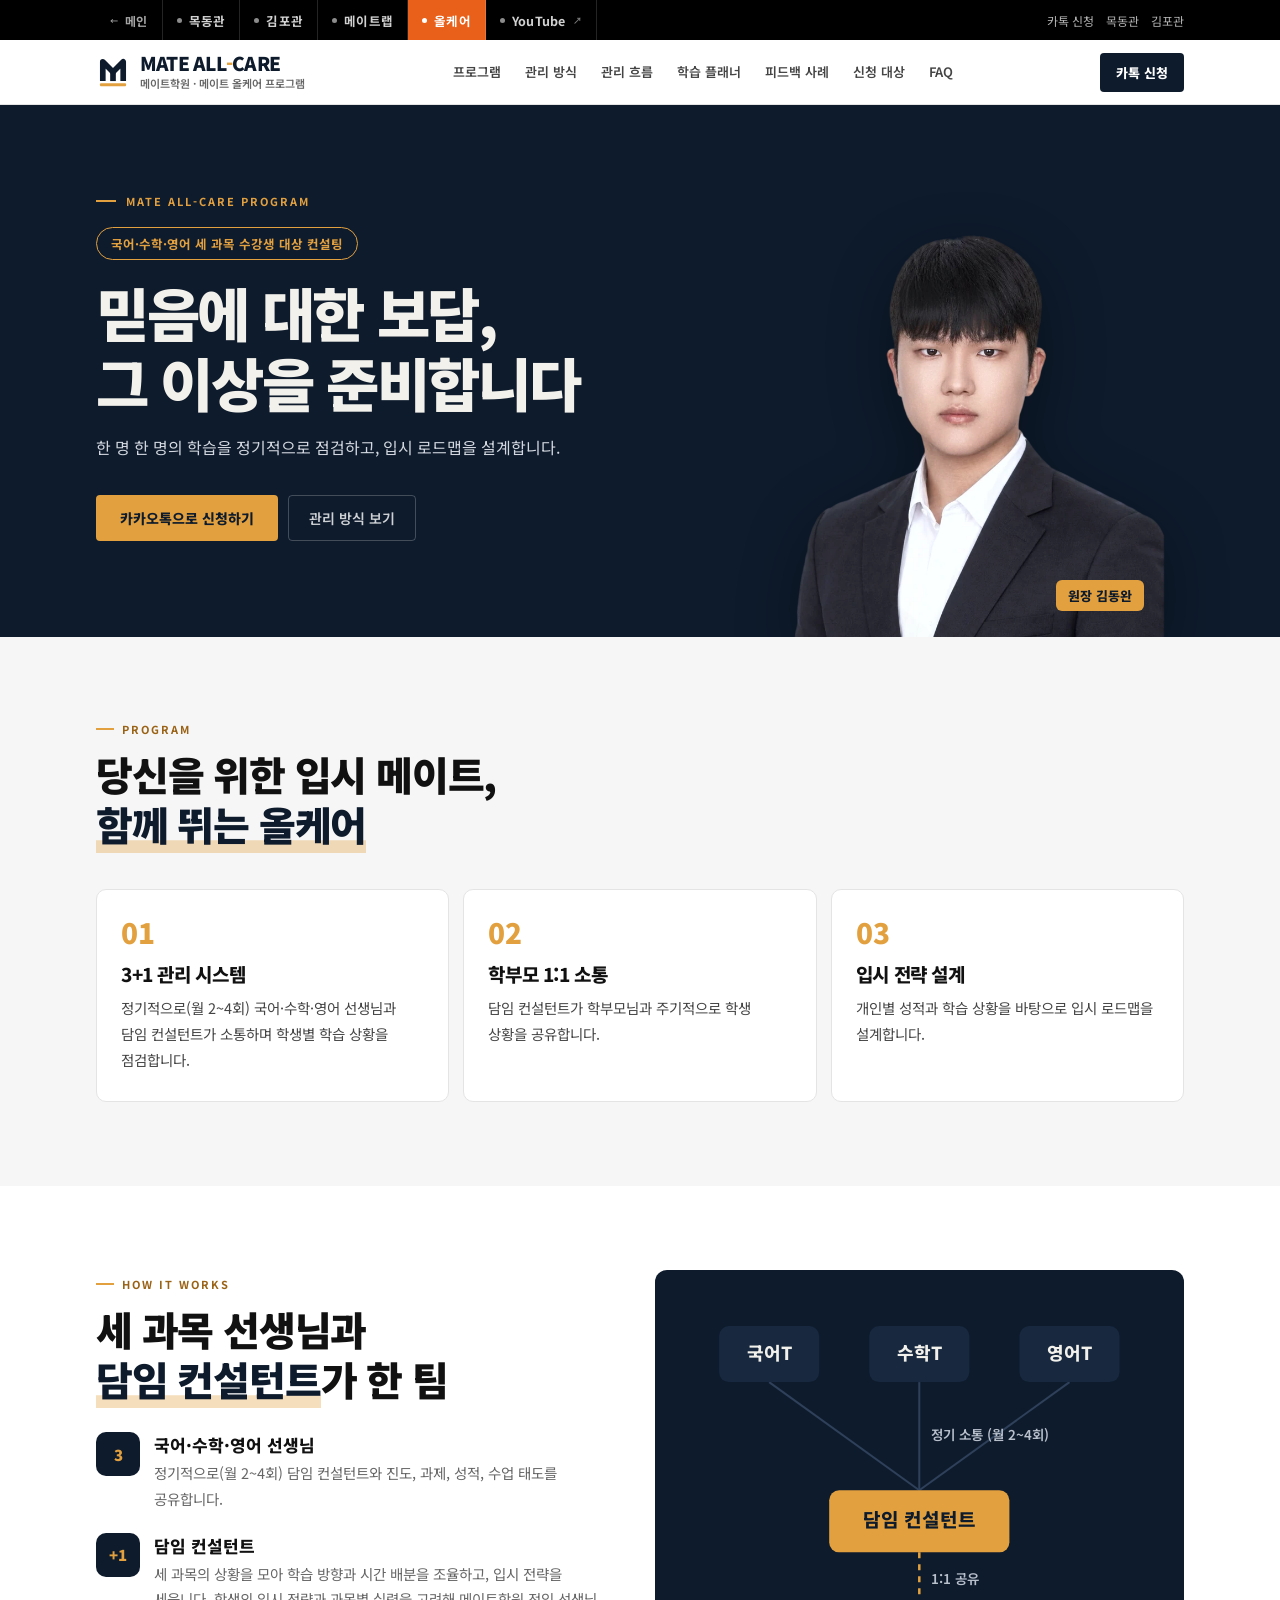
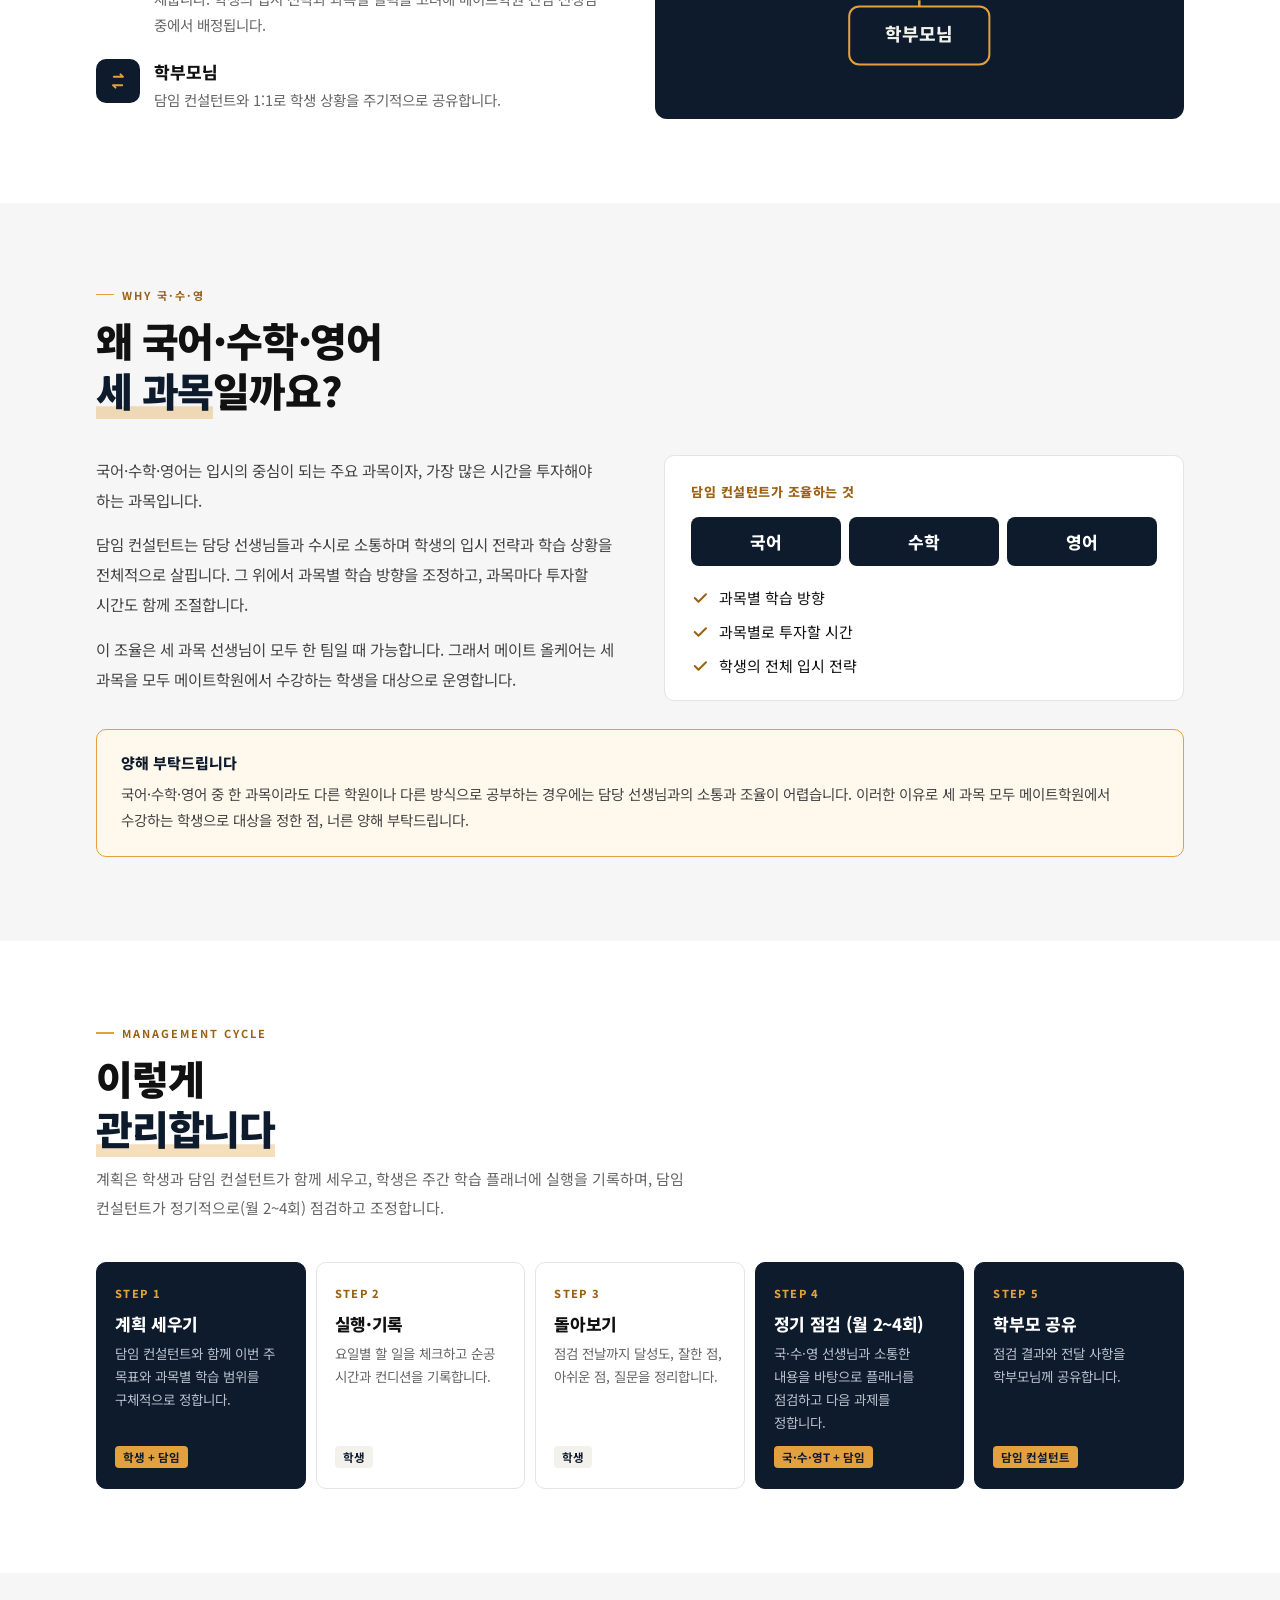
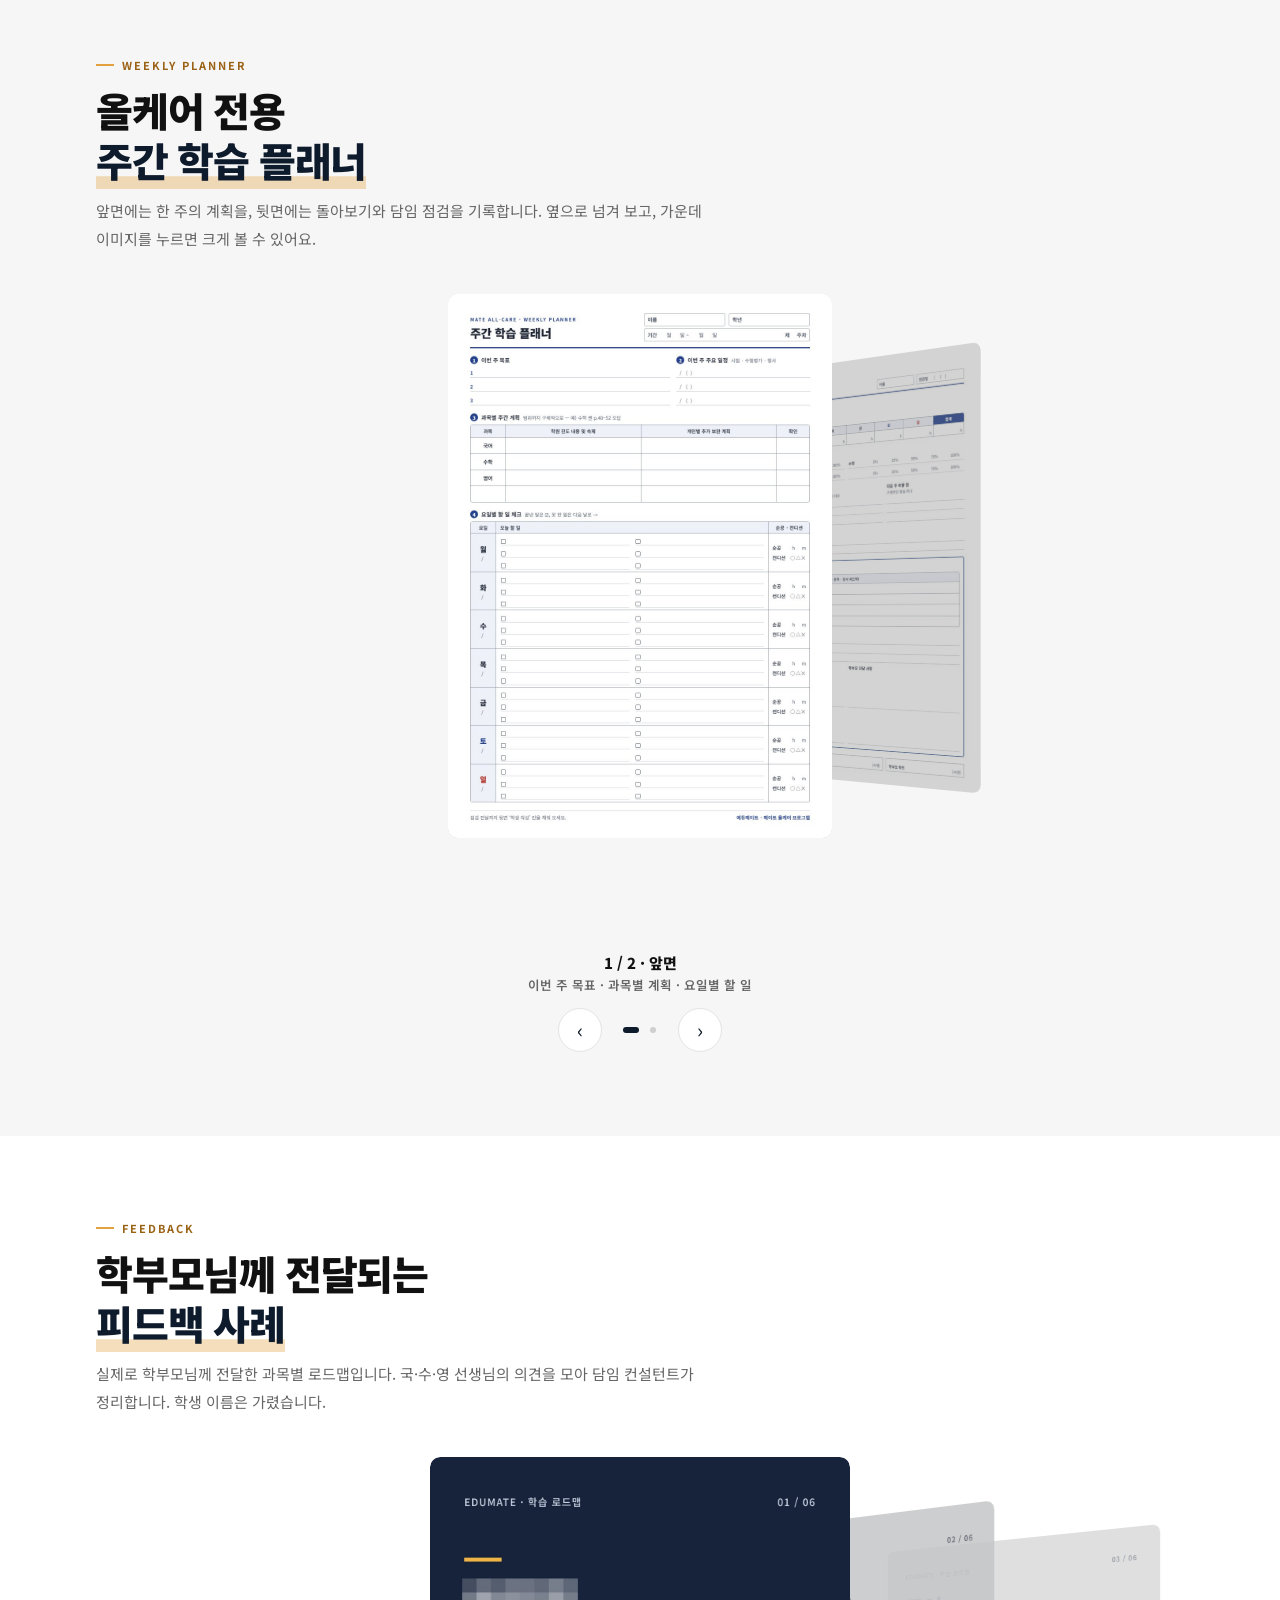
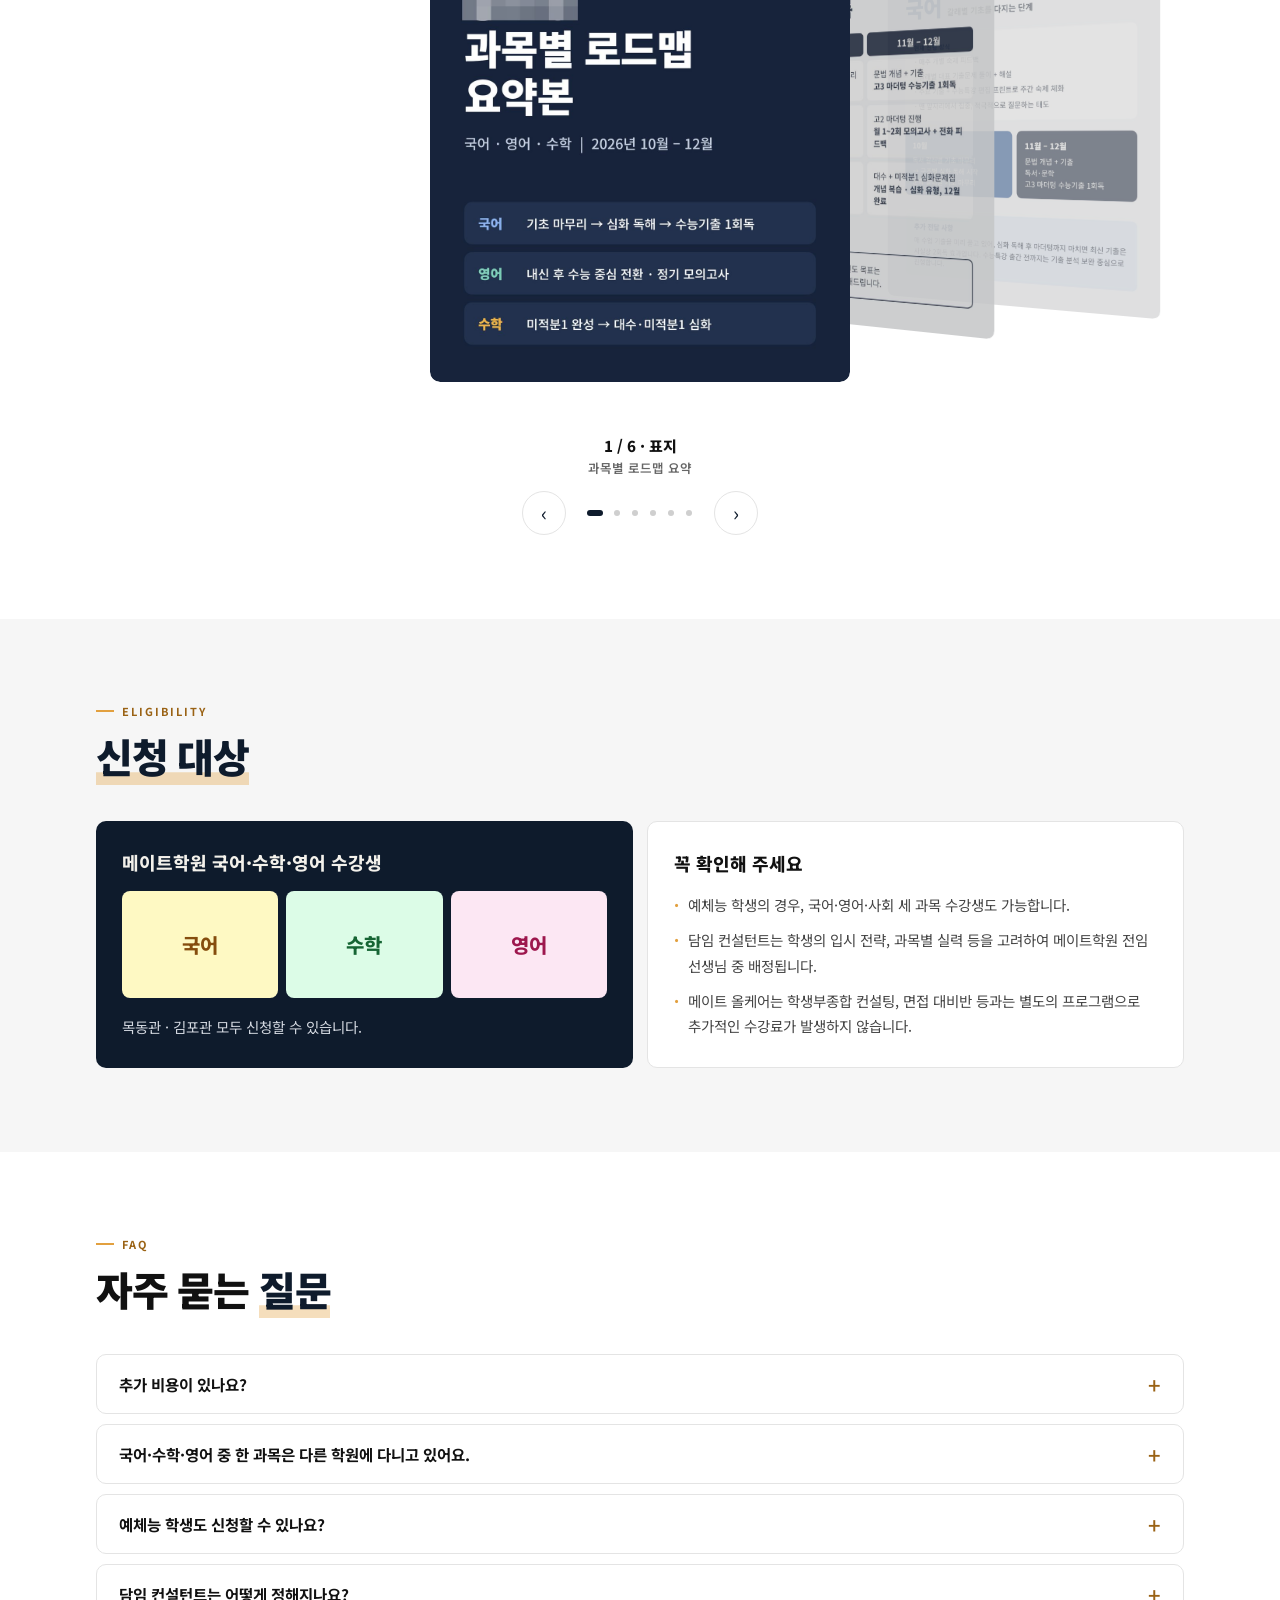
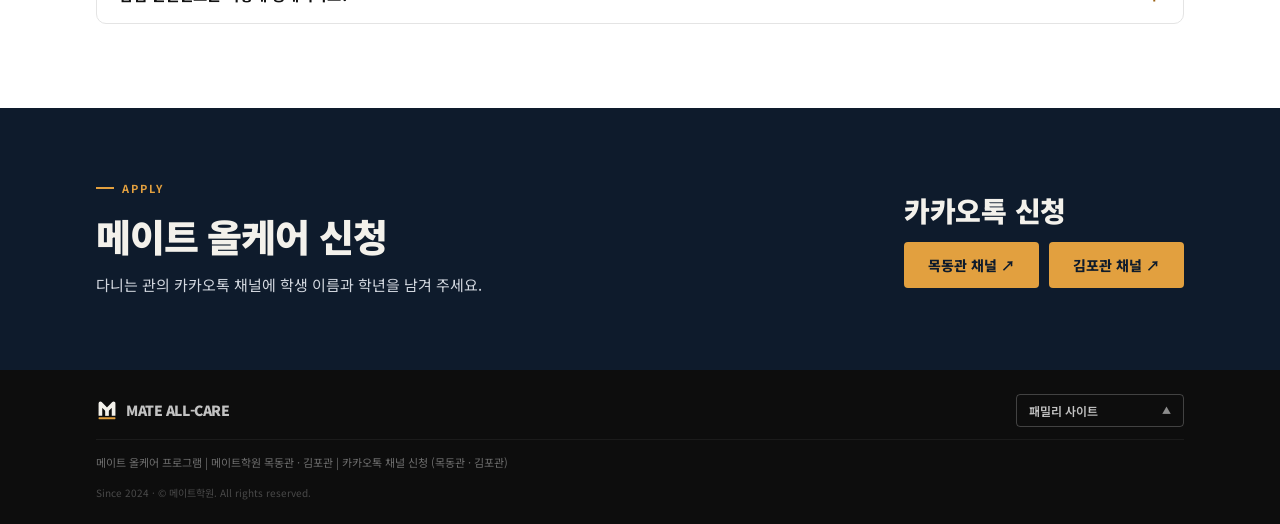
==== commit 9bc282ce: "올케어: 원장 사진 뒤 원·상자 빼고 히어로 아래 선에 붙임 / 메이트랩: 히어로에 부원장 김소진 + 교재 34권 전부 아래로 길게 펼침 / 메인 머리띠 로고·글씨 줄이고 카톡 상" ====
--- a/allcare.html
+++ b/allcare.html
@@ -63,7 +63,8 @@
 .btn-cta:hover{background:var(--nv2);transform:translateY(-1px)}
 
 /* ══ HERO ══ */
-#hero{background:var(--nv);color:var(--cr);padding:88px 0 96px;overflow:hidden}
+#hero{background:var(--nv);color:var(--cr);padding:88px 0 0;overflow:hidden}
+.hero-in>div:first-child{padding-bottom:96px}
 .hero-in{display:grid;grid-template-columns:1.3fr 1fr;gap:56px;align-items:center}
 .hero-eyebrow{font-size:11px;font-weight:700;letter-spacing:.18em;text-transform:uppercase;color:var(--gd);margin-bottom:18px;display:flex;align-items:center;gap:10px}
 .hero-eyebrow::before{content:'';width:20px;height:1.5px;background:var(--gd);display:block}
@@ -75,12 +76,9 @@
 .btn-gd:hover{background:#ECB25A;transform:translateY(-2px)}
 .btn-gh{border:1.5px solid rgba(255,255,255,.22);color:rgba(255,255,255,.8);font-size:14px;font-weight:600;padding:11.5px 20px;border-radius:4px;display:inline-flex;align-items:center;gap:8px;transition:border-color .2s,color .2s}
 .btn-gh:hover{border-color:rgba(255,255,255,.55);color:#fff}
-.hero-person{justify-self:center;width:min(360px,92%);position:relative;margin:0}
-.hp-box{position:relative;aspect-ratio:1/1.08;border-radius:18px;background:radial-gradient(120% 90% at 50% 100%,#22385A 0%,var(--nv2) 60%);overflow:hidden;box-shadow:0 30px 60px rgba(0,0,0,.25)}
-.hp-box::before{content:'';position:absolute;left:50%;top:44%;width:78%;aspect-ratio:1;border-radius:50%;border:2px solid rgba(226,160,63,.55);transform:translate(-50%,-50%)}
-.hp-m{position:absolute;left:18px;top:18px;width:38px;height:38px;opacity:.9}
-.hp-box img{position:absolute;left:50%;bottom:0;width:104%;transform:translateX(-50%);filter:drop-shadow(0 10px 20px rgba(0,0,0,.35))}
-.hp-cap{text-align:center;margin-top:12px;font-size:13px;font-weight:700;color:var(--on1);letter-spacing:.02em}
+.hero-person{justify-self:center;align-self:end;width:min(420px,100%);position:relative;margin:0}
+.hero-person img{display:block;width:100%;height:auto;filter:drop-shadow(0 18px 30px rgba(0,0,0,.35))}
+.hp-cap{position:absolute;right:6%;bottom:26px;font-size:13px;font-weight:800;color:var(--nv);background:var(--gd);padding:6px 12px;border-radius:6px}
 
 /* ══ SECTION 공통 ══ */
 .sec{padding:84px 0}
@@ -217,14 +215,15 @@
 @media(max-width:1024px){
   .hd-nav{display:none}
   .hero-in,.sys,.why{grid-template-columns:1fr}
-  .hero-person{grid-row:2;width:min(300px,78%);margin-top:8px}
+  .hero-person{grid-row:2;width:min(320px,82%);margin-top:4px}
+  .hero-in>div:first-child{padding-bottom:12px}
   .flow{grid-template-columns:repeat(2,1fr)}
   .flow li:last-child{grid-column:span 2}
 }
 @media(max-width:768px){
   .wrap{padding:0 18px}
   .sec{padding:60px 0}
-  #hero{padding:56px 0 64px}
+  #hero{padding:56px 0 0}
   .ac-grid,.tg{grid-template-columns:1fr}#lb{padding:56px 8px 72px}.lb-p,.lb-n{top:auto;bottom:10px;margin:0}.lb-p{left:calc(50% - 110px)}.lb-n{right:calc(50% - 110px)}.lb-c{bottom:24px}
   .tb-r{display:none}
   .tb-b{padding:0 9px;font-size:12px}
@@ -343,10 +342,7 @@
     </div>
   </div>
   <figure class="hero-person">
-    <div class="hp-box">
-      <svg class="hp-m" viewBox="0 0 120 120" aria-hidden="true"><path d="M24 92 V24 L60 60 L96 24 V92" fill="none" stroke="#F3F1EB" stroke-width="20" stroke-linejoin="round"/><path d="M60 60 V92" fill="none" stroke="#F3F1EB" stroke-width="20"/><rect x="14" y="100" width="92" height="10" rx="3" fill="#E2A03F"/></svg>
-      <img src="img/allcare/kim-dongwan.webp" alt="원장 김동완"/>
-    </div>
+    <img src="img/allcare/kim-dongwan.webp" alt="원장 김동완"/>
     <figcaption class="hp-cap">원장 김동완</figcaption>
   </figure>
 </div></div></section>
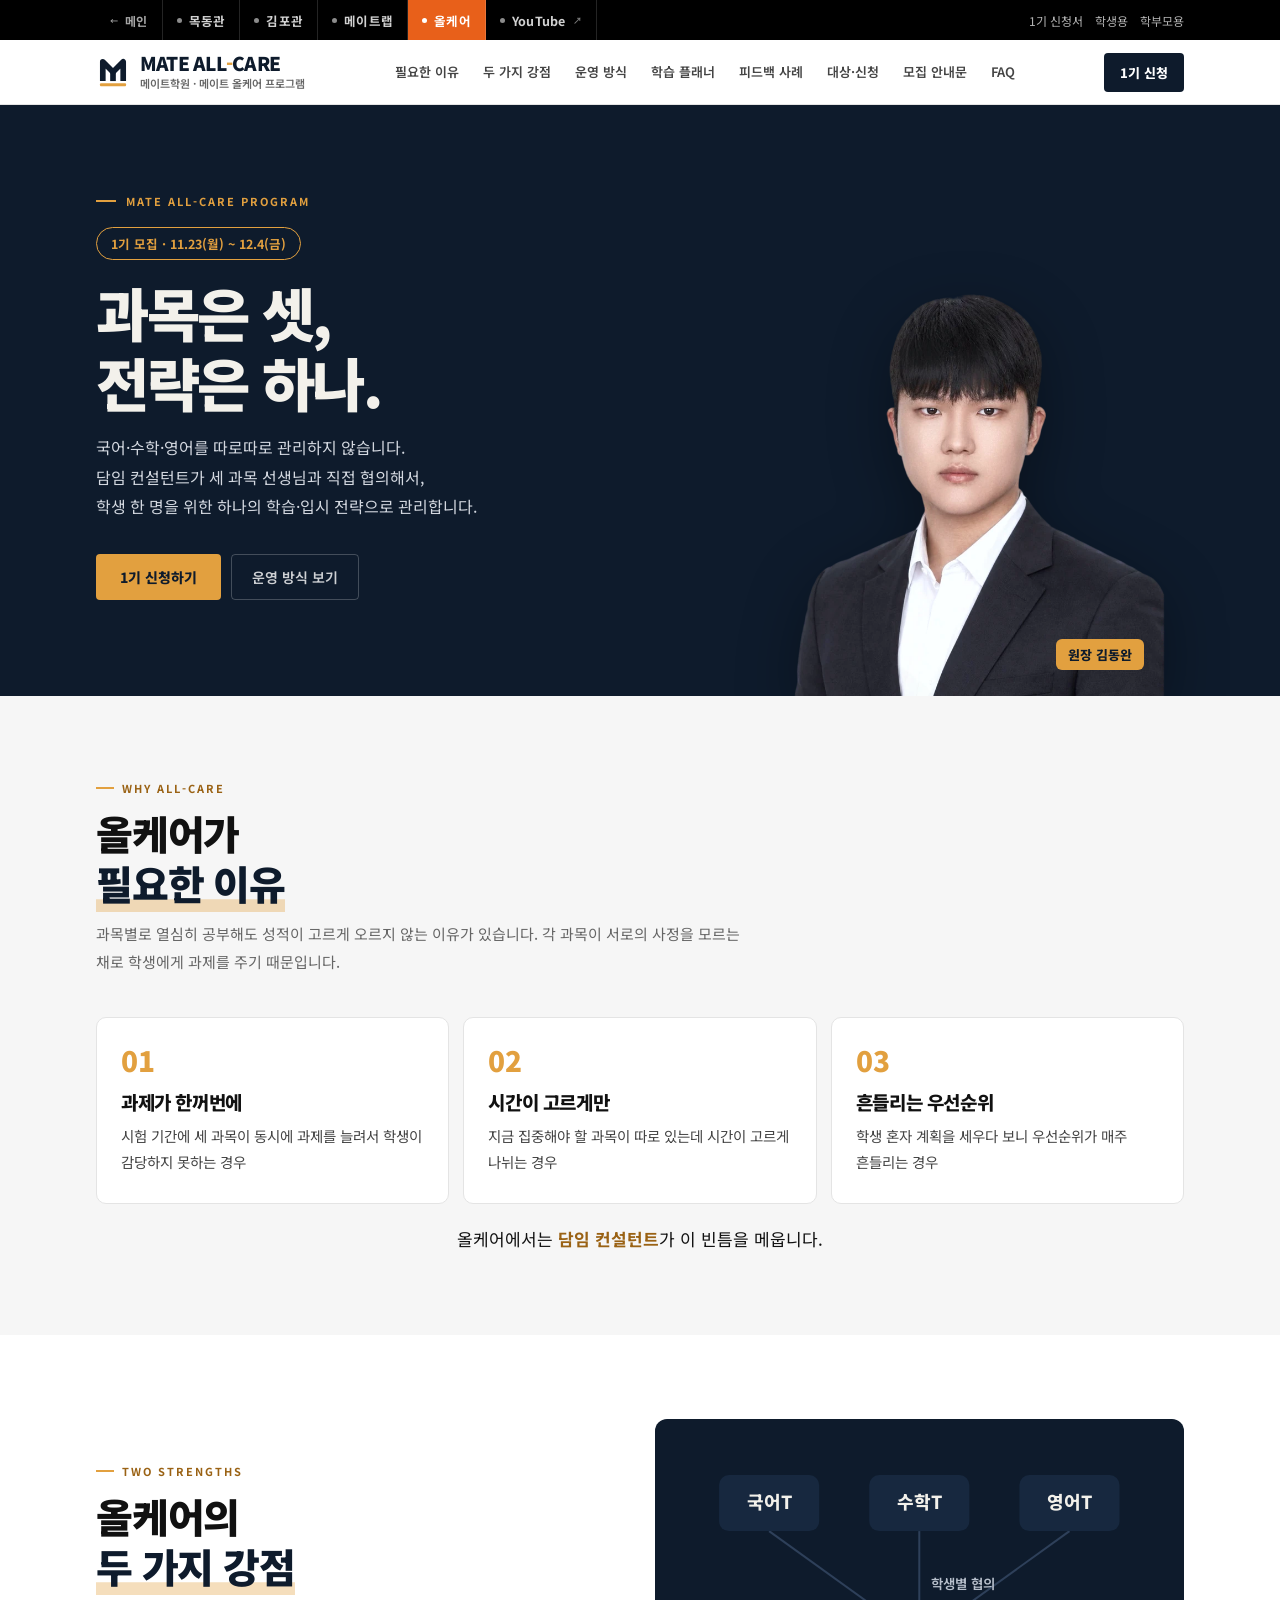
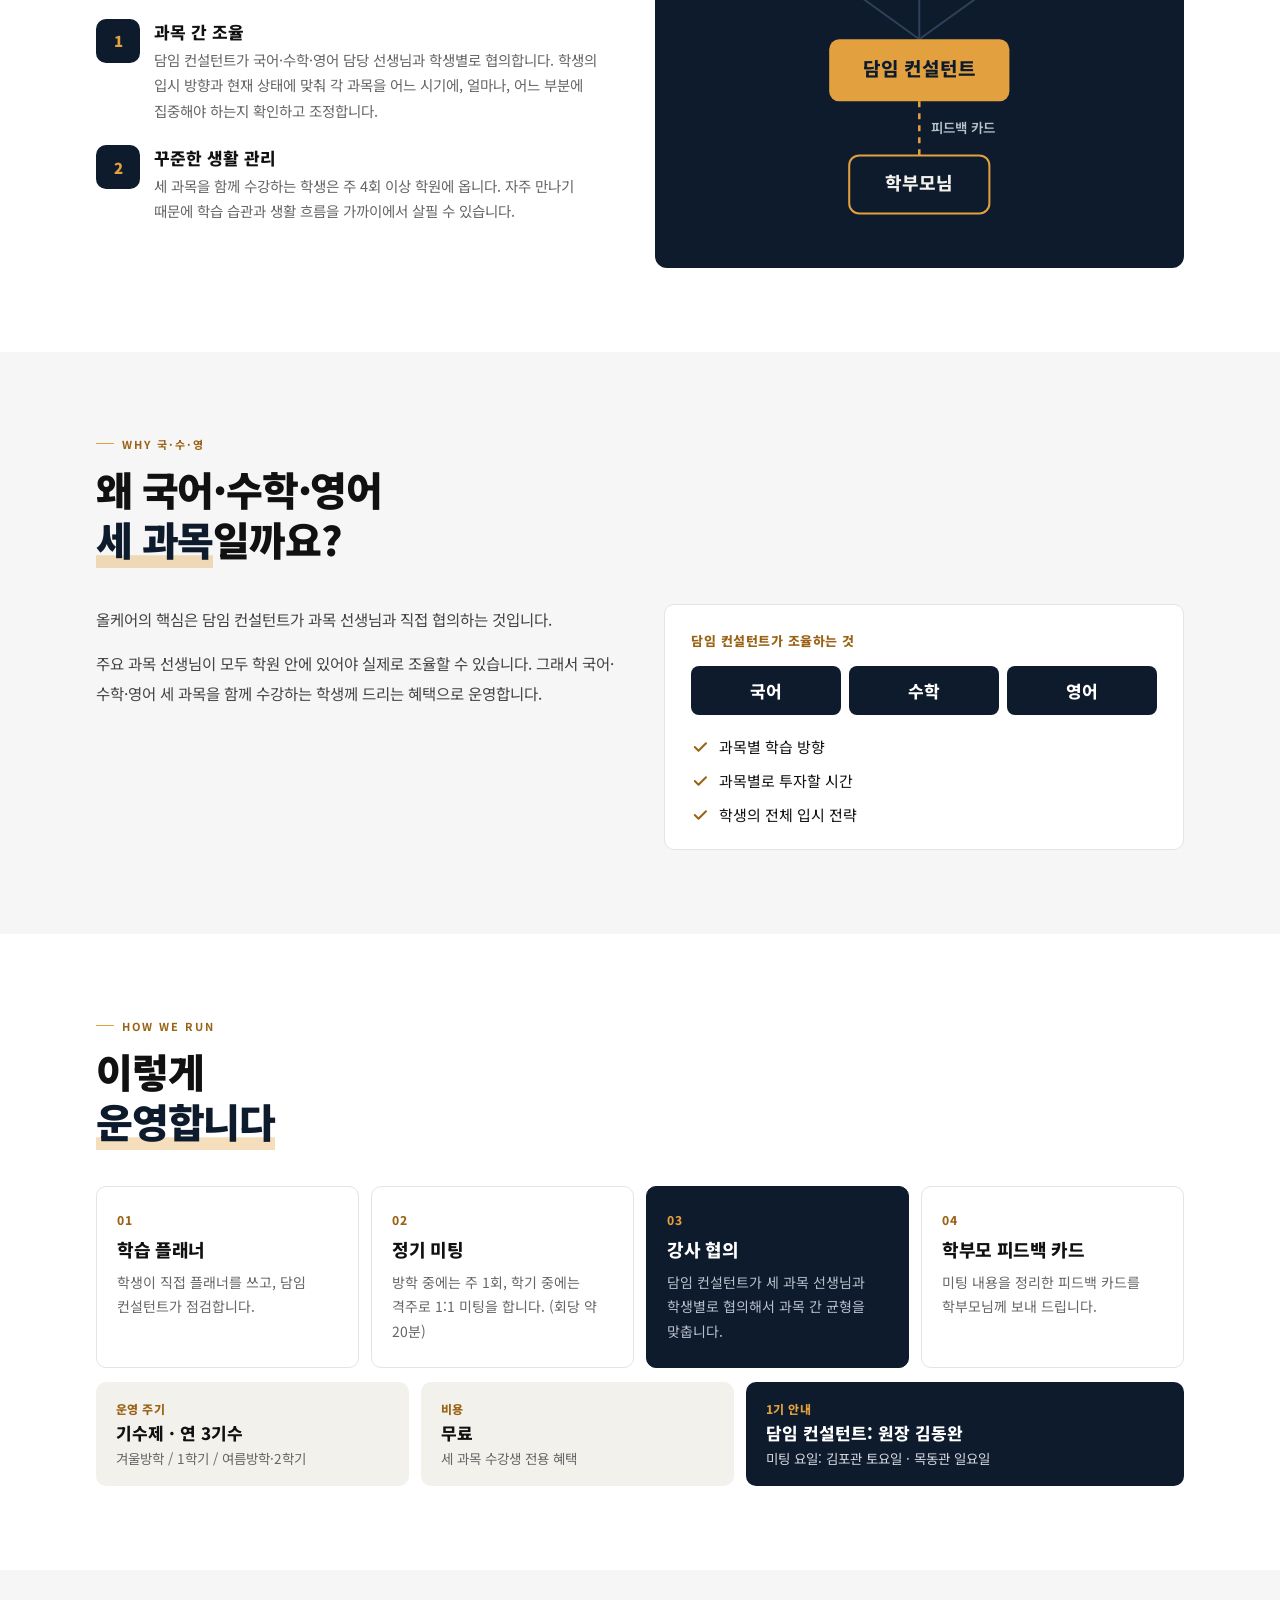
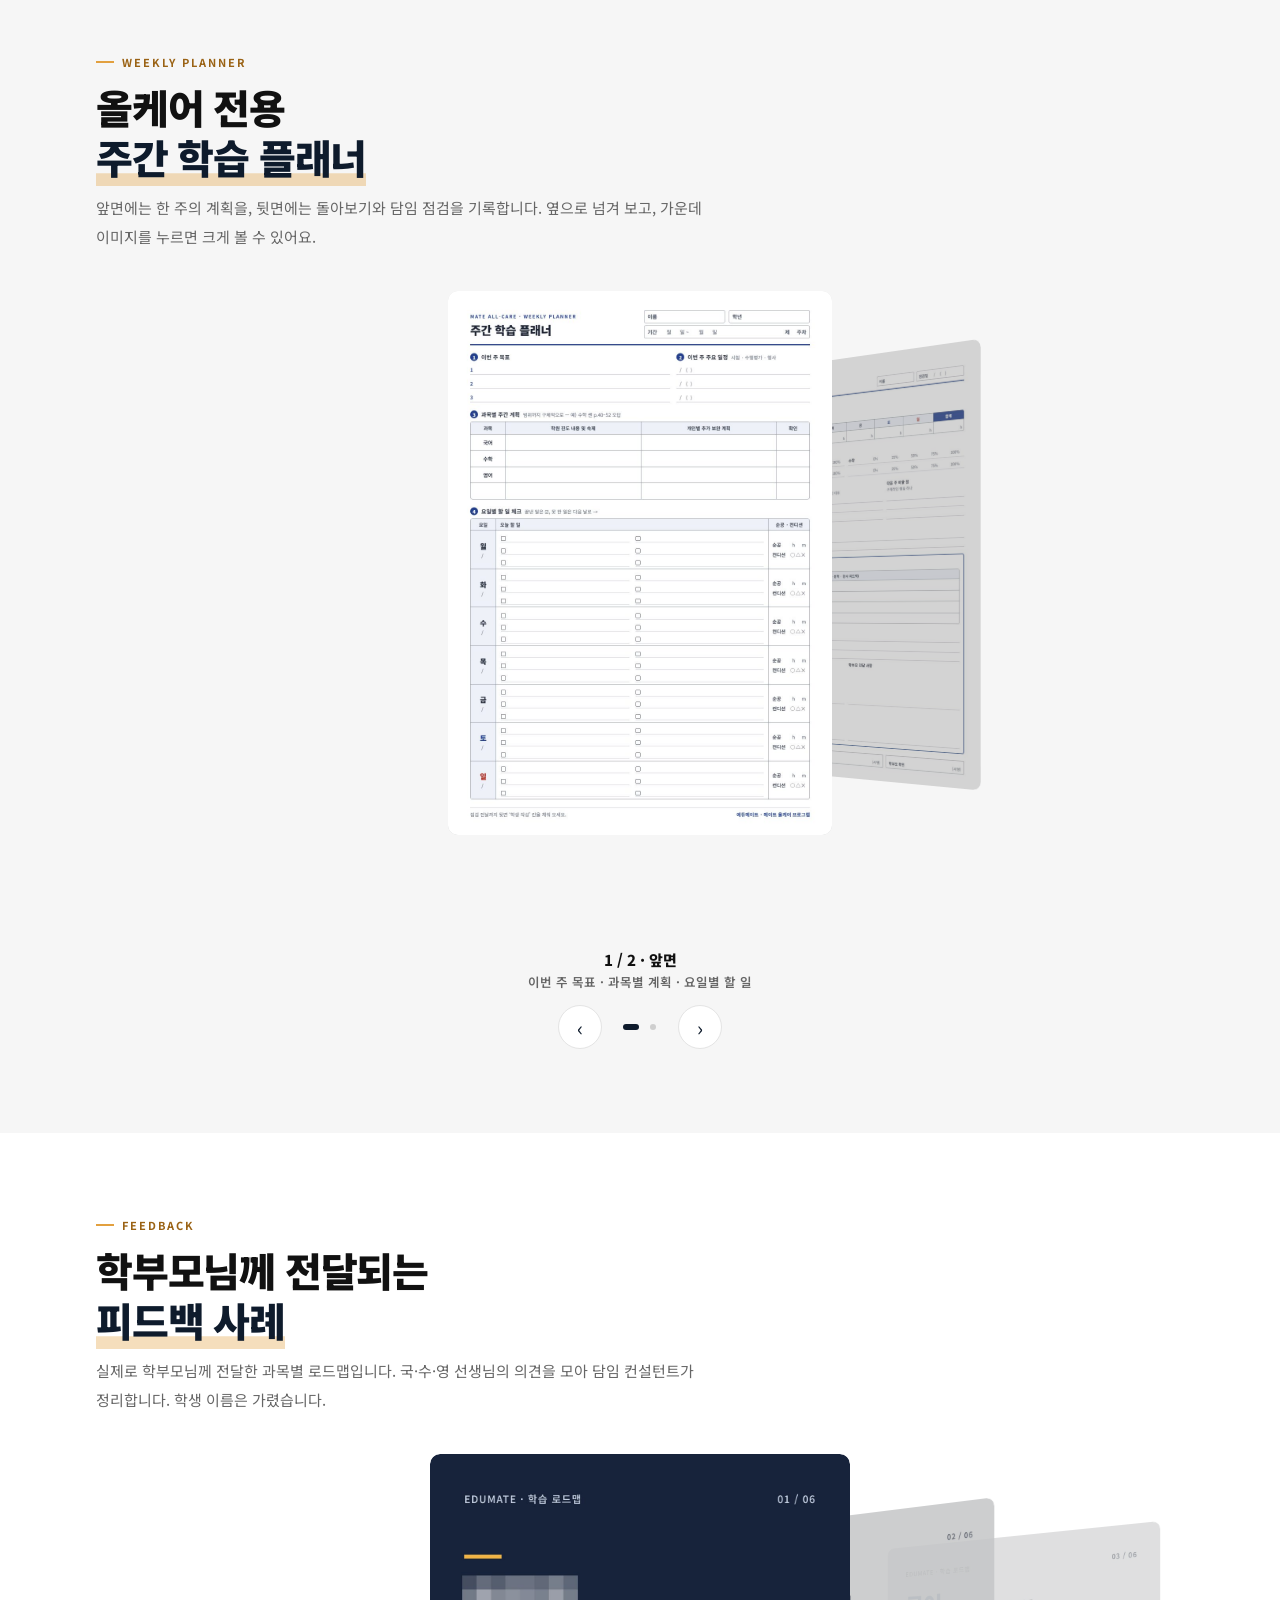
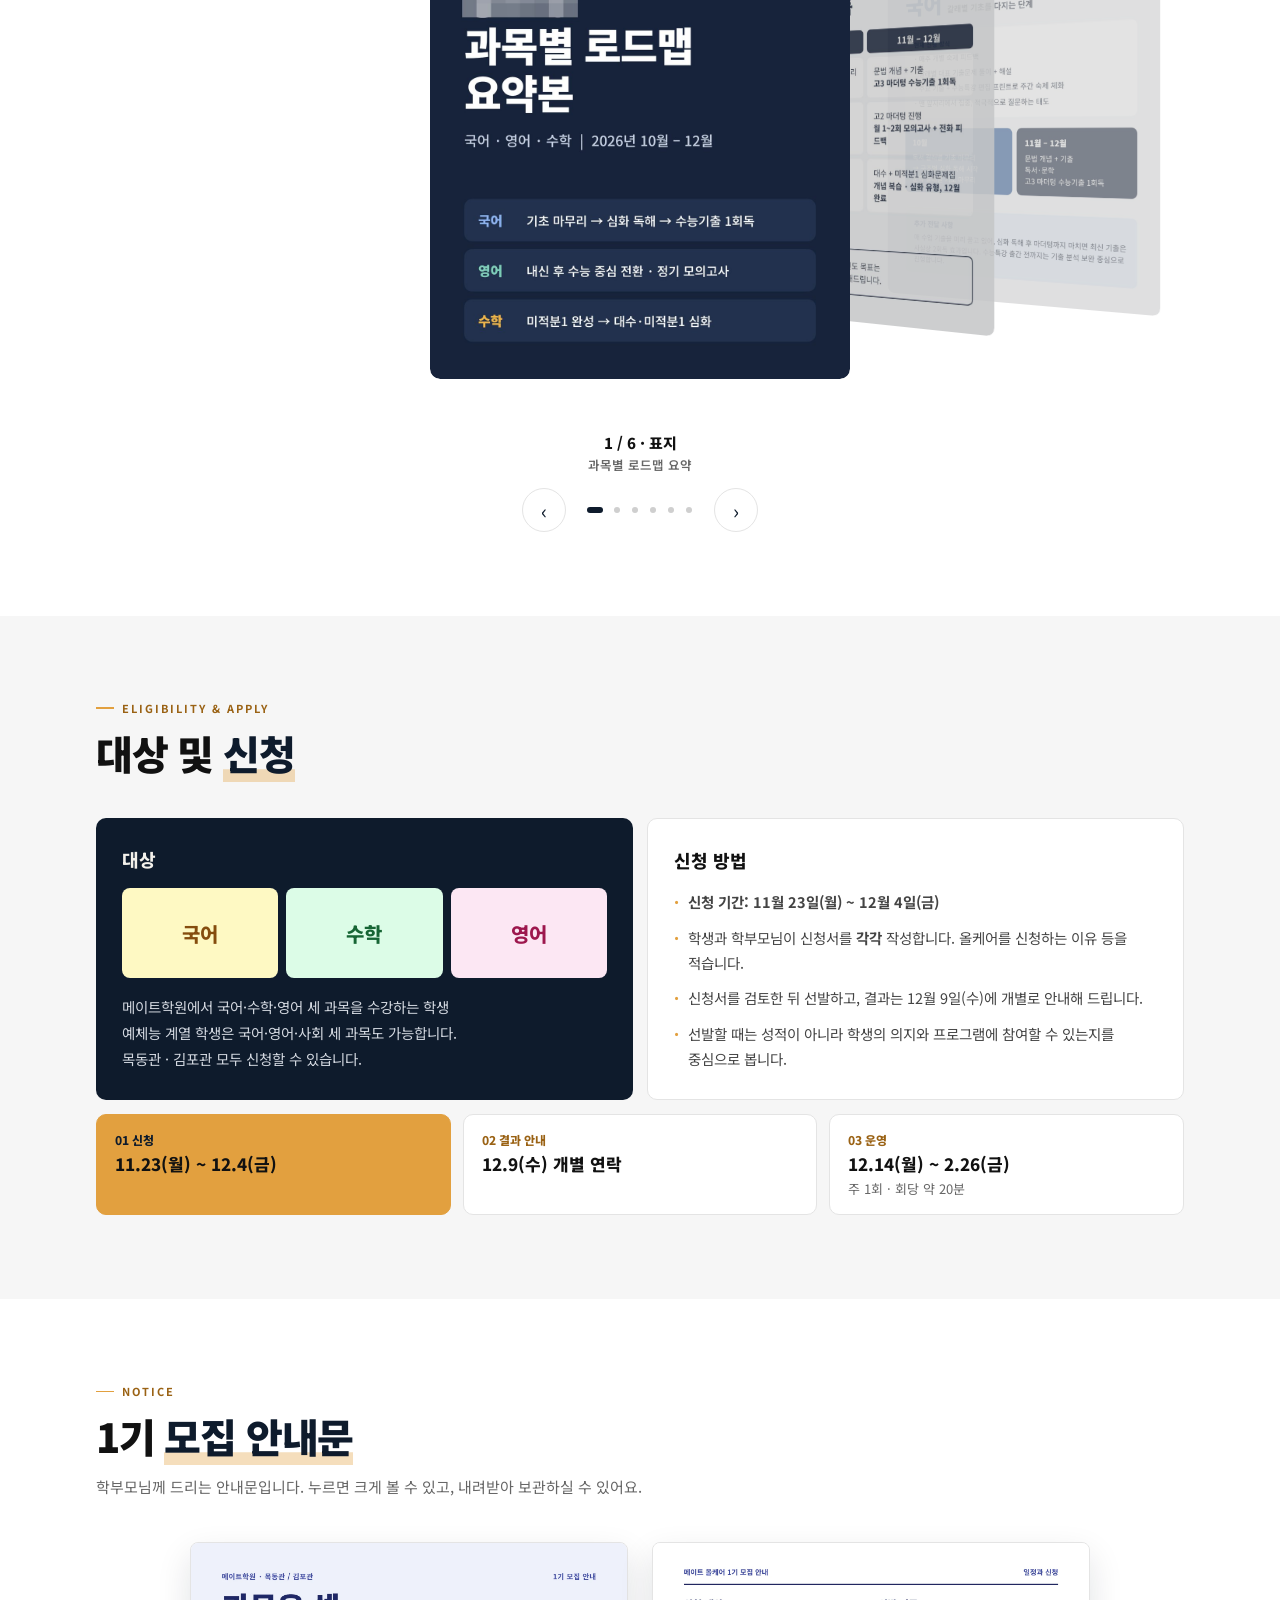
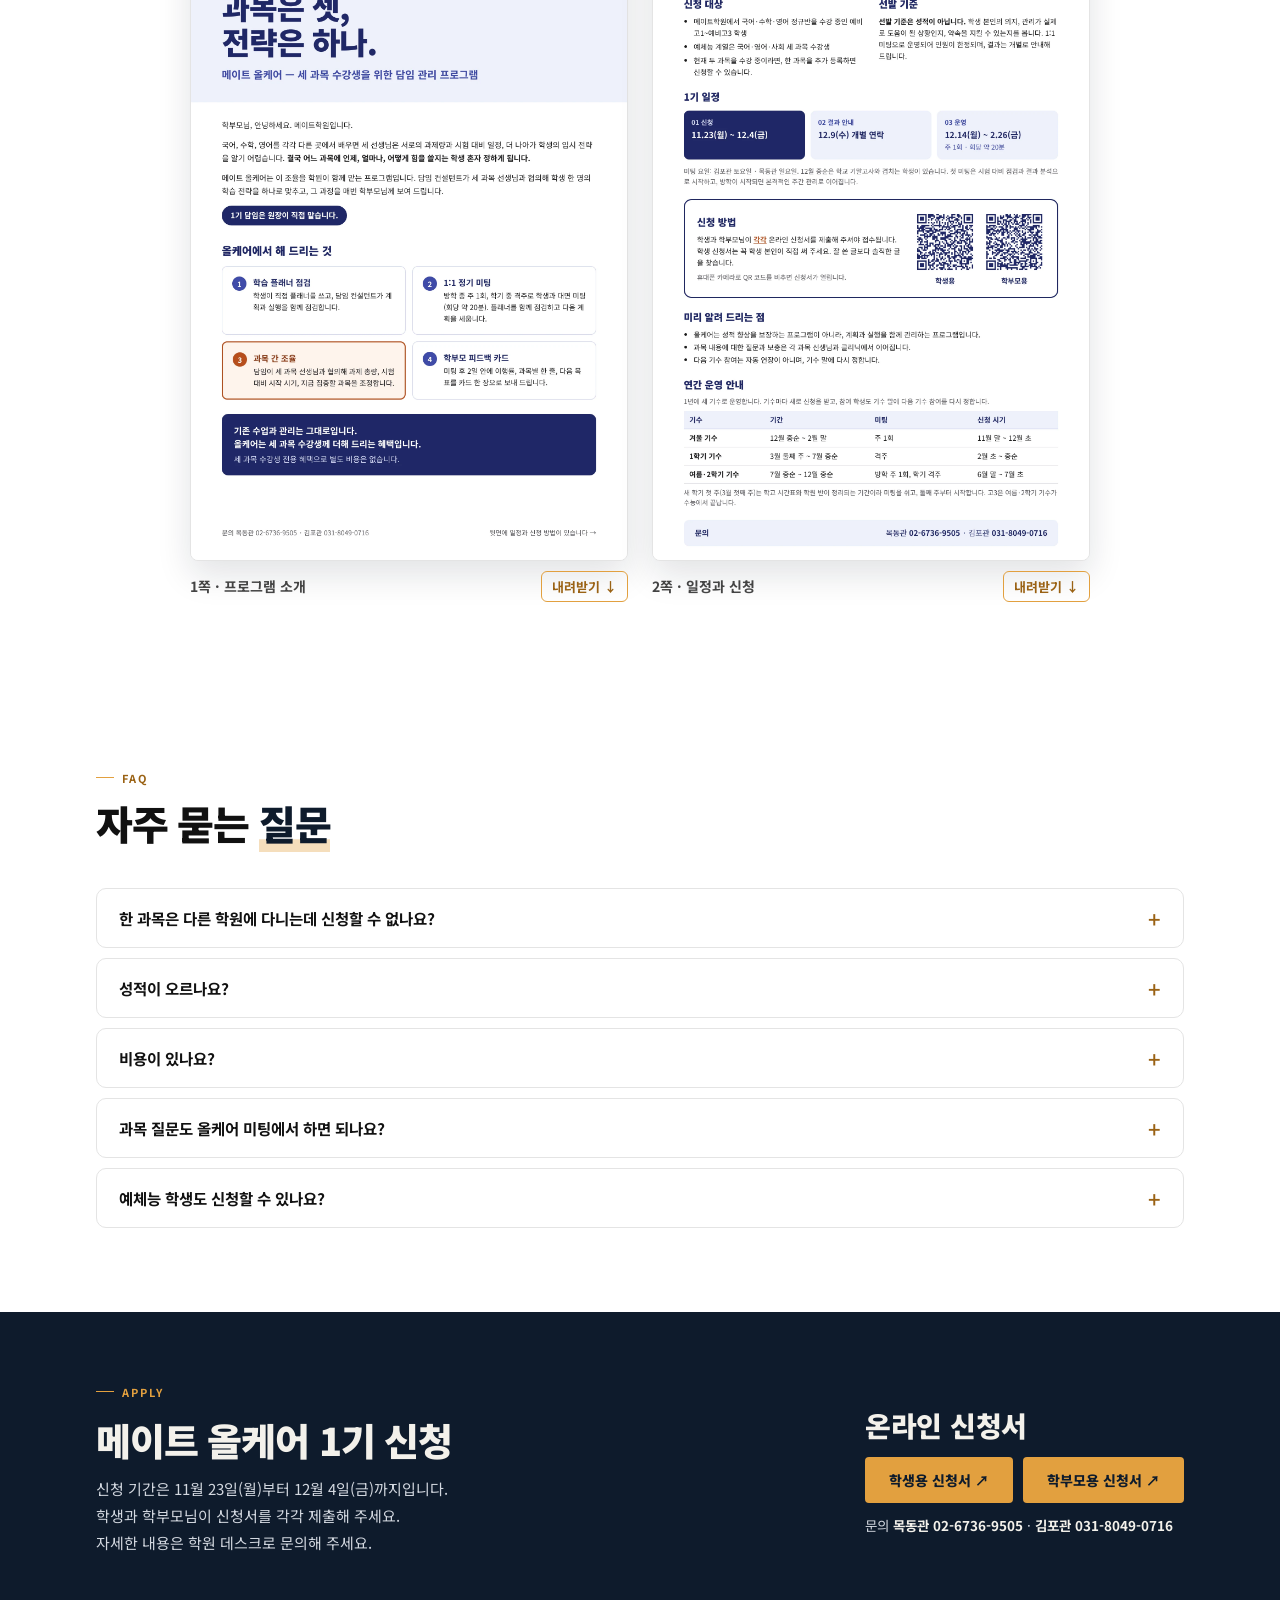
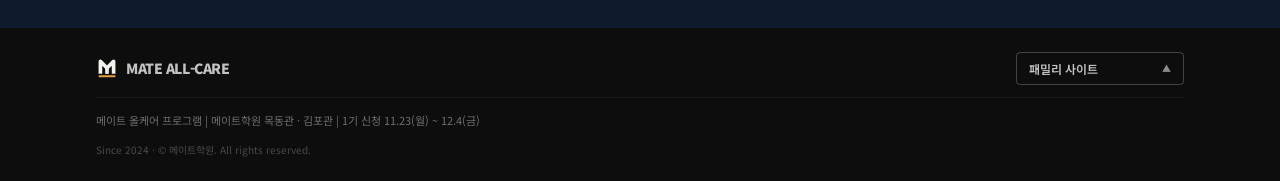
==== commit 24875039: "올케어 전면 수정: 원장 확정 문구 반영(필요한 이유·두 가지 강점·운영 방식·대상 및 신청·FAQ), 1기 일정 11.23~12.4 / 결과 12.9 / 운영 12.14~2.26" ====
--- a/allcare.html
+++ b/allcare.html
@@ -168,6 +168,26 @@
 .lb-c{position:absolute;bottom:16px;left:0;right:0;text-align:center;color:#D3D8E0;font-size:13px}
 
 /* 대상 안내 */
+.ac-close{margin-top:22px;font-size:17px;color:var(--t1);text-align:center}.ac-close b{color:var(--gd-ink)}
+.ops{display:grid;grid-template-columns:repeat(4,1fr);gap:12px}
+.op{background:var(--wh);border:1px solid var(--ln);border-radius:10px;padding:24px 20px;display:flex;flex-direction:column;gap:8px}
+.op-n{font-size:12px;font-weight:800;letter-spacing:.12em;color:var(--gd-ink)}
+.op b{font-size:18px;font-weight:800;letter-spacing:-.02em}.op span{font-size:14px;color:var(--t3);line-height:1.75}
+.op.hl{background:var(--nv);border-color:var(--nv)}.op.hl b{color:#fff}.op.hl span{color:var(--on2)}.op.hl .op-n{color:var(--gd)}
+.ops-info{display:grid;grid-template-columns:1fr 1fr 1.4fr;gap:12px;margin-top:14px}
+.ops-info>div{background:var(--cr);border-radius:10px;padding:18px 20px;display:flex;flex-direction:column;gap:3px}
+.ops-info small{font-size:12px;font-weight:800;color:var(--gd-ink);letter-spacing:.04em}.ops-info b{font-size:17px;font-weight:800}.ops-info span{font-size:13.5px;color:var(--t3)}
+.ops-info .gd{background:var(--nv)}.ops-info .gd small{color:var(--gd)}.ops-info .gd b{color:#fff}.ops-info .gd span{color:var(--on1)}
+.sched{display:grid;grid-template-columns:repeat(3,1fr);gap:12px;margin-top:14px}
+.sc{background:var(--wh);border:1px solid var(--ln);border-radius:10px;padding:16px 18px;display:flex;flex-direction:column;gap:3px}
+.sc small{font-size:12px;font-weight:800;color:var(--gd-ink)}.sc b{font-size:17px;font-weight:800}.sc span{font-size:13px;color:var(--t3)}
+.sc.on{background:var(--gd);border-color:var(--gd)}.sc.on small{color:var(--nv)}
+.nt{display:grid;grid-template-columns:1fr 1fr;gap:24px;max-width:900px;margin:0 auto}
+.nt figure{margin:0}.nt .zoom{display:block;width:100%;padding:0;border:1px solid var(--ln);border-radius:8px;overflow:hidden;background:#fff;cursor:zoom-in;box-shadow:0 14px 34px rgba(14,27,44,.12);transition:transform .2s}
+.nt .zoom:hover{transform:translateY(-3px)}.nt img{display:block;width:100%;height:auto}
+.nt figcaption{display:flex;justify-content:space-between;align-items:center;margin-top:10px;font-size:14px;font-weight:700;color:var(--t2)}
+.nt figcaption a{font-size:13px;color:var(--gd-ink);border:1px solid var(--gd);border-radius:6px;padding:5px 10px}
+.ap-tels{font-size:13.5px;color:var(--on1)}.ap-tels a{color:var(--cr);font-weight:700}
 .tg{display:grid;grid-template-columns:1fr 1fr;gap:14px}
 .tg-card{border-radius:10px;padding:28px 26px}
 .tg-card.dk{background:var(--nv);color:var(--cr)}
@@ -222,6 +242,9 @@
 }
 @media(max-width:768px){
   .wrap{padding:0 18px}
+  .ops{grid-template-columns:1fr 1fr}.ops-info,.sched{grid-template-columns:1fr}
+  .nt{grid-template-columns:1fr 1fr;gap:12px}.nt figcaption{flex-direction:column;align-items:flex-start;gap:6px;font-size:12.5px}
+  .ac-close{font-size:15px}
   .sec{padding:60px 0}
   #hero{padding:56px 0 0}
   .ac-grid,.tg{grid-template-columns:1fr}#lb{padding:56px 8px 72px}.lb-p,.lb-n{top:auto;bottom:10px;margin:0}.lb-p{left:calc(50% - 110px)}.lb-n{right:calc(50% - 110px)}.lb-c{bottom:24px}
@@ -314,7 +337,7 @@
     <div class="tb-b on"><span class="pip"></span> 올케어</div>
     <a href="https://www.youtube.com/@onmate-study" target="_blank" rel="noopener" class="tb-b"><span class="pip dim"></span> YouTube <span style="font-size:9px;opacity:.6">↗</span></a>
   </div>
-  <div class="tb-r"><span>카톡 신청</span><a href="http://pf.kakao.com/_AALWX/chat" target="_blank" rel="noopener">목동관</a><a href="http://pf.kakao.com/_xfAZaX/chat" target="_blank" rel="noopener">김포관</a></div>
+  <div class="tb-r"><span>1기 신청서</span><a href="https://docs.google.com/forms/d/e/1FAIpQLSfhDXcVDbRjApHwlttiiWoYMwtMnzdkvKwziZf65qM6s-9XBg/viewform" target="_blank" rel="noopener">학생용</a><a href="https://docs.google.com/forms/d/e/1FAIpQLSeUWUjFpCOlJcypLxnKLneHO5yQ8jqfVkeOlVNu3yBHZm76Xg/viewform" target="_blank" rel="noopener">학부모용</a></div>
 </div></div></div>
 
 <!-- HEADER -->
@@ -324,21 +347,21 @@
     <div><div class="hd-logo-t">MATE ALL<span>-</span>CARE</div><div class="hd-logo-s">메이트학원 · 메이트 올케어 프로그램</div></div>
   </a>
   <nav class="hd-nav">
-    <a href="#program">프로그램</a><a href="#system">관리 방식</a><a href="#weekly">관리 흐름</a><a href="#planner">학습 플래너</a><a href="#feedback">피드백 사례</a><a href="#target">신청 대상</a><a href="#faq">FAQ</a>
+    <a href="#program">필요한 이유</a><a href="#system">두 가지 강점</a><a href="#weekly">운영 방식</a><a href="#planner">학습 플래너</a><a href="#feedback">피드백 사례</a><a href="#target">대상·신청</a><a href="#notice">모집 안내문</a><a href="#faq">FAQ</a>
   </nav>
-  <a href="#apply" class="btn-cta">카톡 신청</a>
+  <a href="#apply" class="btn-cta">1기 신청</a>
 </div></div></header>
 
 <!-- HERO -->
 <section id="hero"><div class="wrap"><div class="hero-in">
   <div>
     <div class="hero-eyebrow">MATE ALL-CARE PROGRAM</div>
-    <div class="ac-pill">국어·수학·영어 세 과목 수강생 대상 컨설팅</div>
-    <h1 class="hero-h1">믿음에 대한 보답,<br/>그 이상을 준비합니다</h1>
-    <p class="hero-sub">한 명 한 명의 학습을 정기적으로 점검하고, 입시 로드맵을 설계합니다.</p>
+    <div class="ac-pill">1기 모집 · 11.23(월) ~ 12.4(금)</div>
+    <h1 class="hero-h1">과목은 셋,<br/>전략은 하나.</h1>
+    <p class="hero-sub">국어·수학·영어를 따로따로 관리하지 않습니다.<br/>담임 컨설턴트가 세 과목 선생님과 직접 협의해서,<br/>학생 한 명을 위한 하나의 학습·입시 전략으로 관리합니다.</p>
     <div class="hero-btns">
-      <a href="#apply" class="btn-gd">카카오톡으로 신청하기</a>
-      <a href="#system" class="btn-gh">관리 방식 보기</a>
+      <a href="#apply" class="btn-gd">1기 신청하기</a>
+      <a href="#weekly" class="btn-gh">운영 방식 보기</a>
     </div>
   </div>
   <figure class="hero-person">
@@ -350,29 +373,30 @@
 <!-- PROGRAM -->
 <section id="program" class="sec gray"><div class="wrap">
   <div class="sec-head">
-    <div class="sec-label">Program</div>
-    <h2 class="sec-h2">당신을 위한 입시 메이트,<br/><em>함께 뛰는 올케어</em></h2>
+    <div class="sec-label">Why All-Care</div>
+    <h2 class="sec-h2">올케어가<br/><em>필요한 이유</em></h2>
+    <p class="sec-desc">과목별로 열심히 공부해도 성적이 고르게 오르지 않는 이유가 있습니다. 각 과목이 서로의 사정을 모르는 채로 학생에게 과제를 주기 때문입니다.</p>
   </div>
   <div class="ac-grid">
-    <div class="ac-card"><div class="ac-n">01</div><div class="ac-tit">3+1 관리 시스템</div><p class="ac-txt">정기적으로(월 2~4회) 국어·수학·영어 선생님과 담임 컨설턴트가 소통하며 학생별 학습 상황을 점검합니다.</p></div>
-    <div class="ac-card"><div class="ac-n">02</div><div class="ac-tit">학부모 1:1 소통</div><p class="ac-txt">담임 컨설턴트가 학부모님과 주기적으로 학생 상황을 공유합니다.</p></div>
-    <div class="ac-card"><div class="ac-n">03</div><div class="ac-tit">입시 전략 설계</div><p class="ac-txt">개인별 성적과 학습 상황을 바탕으로 입시 로드맵을 설계합니다.</p></div>
-  </div>
+    <div class="ac-card"><div class="ac-n">01</div><div class="ac-tit">과제가 한꺼번에</div><p class="ac-txt">시험 기간에 세 과목이 동시에 과제를 늘려서 학생이 감당하지 못하는 경우</p></div>
+    <div class="ac-card"><div class="ac-n">02</div><div class="ac-tit">시간이 고르게만</div><p class="ac-txt">지금 집중해야 할 과목이 따로 있는데 시간이 고르게 나뉘는 경우</p></div>
+    <div class="ac-card"><div class="ac-n">03</div><div class="ac-tit">흔들리는 우선순위</div><p class="ac-txt">학생 혼자 계획을 세우다 보니 우선순위가 매주 흔들리는 경우</p></div>
+  </div>
+  <p class="ac-close">올케어에서는 <b>담임 컨설턴트</b>가 이 빈틈을 메웁니다.</p>
 </div></section>
 
 <!-- SYSTEM -->
 <section id="system" class="sec"><div class="wrap sys">
   <div>
-    <div class="sec-label">How it works</div>
-    <h2 class="sec-h2">세 과목 선생님과<br/><em>담임 컨설턴트</em>가 한 팀</h2>
+    <div class="sec-label">Two strengths</div>
+    <h2 class="sec-h2">올케어의<br/><em>두 가지 강점</em></h2>
     <ul class="sys-list">
-      <li><div class="sys-ic">3</div><div><b>국어·수학·영어 선생님</b><span>정기적으로(월 2~4회) 담임 컨설턴트와 진도, 과제, 성적, 수업 태도를 공유합니다.</span></div></li>
-      <li><div class="sys-ic">+1</div><div><b>담임 컨설턴트</b><span>세 과목의 상황을 모아 학습 방향과 시간 배분을 조율하고, 입시 전략을 세웁니다. 학생의 입시 전략과 과목별 실력을 고려해 메이트학원 전임 선생님 중에서 배정됩니다.</span></div></li>
-      <li><div class="sys-ic"><svg width="20" height="20" viewBox="0 0 24 24" fill="none" stroke="#E2A03F" stroke-width="2.4" stroke-linecap="round" stroke-linejoin="round" aria-hidden="true"><path d="M7 7h11l-3-3M17 17H6l3 3"/></svg></div><div><b>학부모님</b><span>담임 컨설턴트와 1:1로 학생 상황을 주기적으로 공유합니다.</span></div></li>
+      <li><div class="sys-ic">1</div><div><b>과목 간 조율</b><span>담임 컨설턴트가 국어·수학·영어 담당 선생님과 학생별로 협의합니다. 학생의 입시 방향과 현재 상태에 맞춰 각 과목을 어느 시기에, 얼마나, 어느 부분에 집중해야 하는지 확인하고 조정합니다.</span></div></li>
+      <li><div class="sys-ic">2</div><div><b>꾸준한 생활 관리</b><span>세 과목을 함께 수강하는 학생은 주 4회 이상 학원에 옵니다. 자주 만나기 때문에 학습 습관과 생활 흐름을 가까이에서 살필 수 있습니다.</span></div></li>
     </ul>
   </div>
   <div class="sys-fig">
-    <svg viewBox="0 0 480 400" role="img" aria-label="국어, 수학, 영어 선생님이 정기적으로 담임 컨설턴트와 소통하고, 담임 컨설턴트가 학부모님과 1:1로 소통하는 구조">
+    <svg viewBox="0 0 480 400" role="img" aria-label="국어, 수학, 영어 선생님이 담임 컨설턴트와 학생별로 협의하고, 담임 컨설턴트가 학부모님께 피드백 카드를 보내는 구조">
       <g fill="none" stroke="#2E405A" stroke-width="2">
         <line x1="90" y1="88" x2="240" y2="196"/><line x1="240" y1="88" x2="240" y2="196"/><line x1="390" y1="88" x2="240" y2="196"/>
       </g>
@@ -385,8 +409,8 @@
         <rect x="170" y="312" width="140" height="58" rx="10" fill="none" stroke="#E2A03F" stroke-width="2"/><text x="240" y="347" font-size="18" fill="#F3F1EB">학부모님</text>
       </g>
       <g font-family="Noto Sans KR, sans-serif" font-size="13.5" font-weight="600" fill="#B8C0CC">
-        <text x="252" y="146">정기 소통 (월 2~4회)</text>
-        <text x="252" y="290">1:1 공유</text>
+        <text x="252" y="146">학생별 협의</text>
+        <text x="252" y="290">피드백 카드</text>
       </g>
     </svg>
   </div>
@@ -400,9 +424,8 @@
   </div>
   <div class="why">
     <div class="why-txt">
-      <p>국어·수학·영어는 입시의 중심이 되는 주요 과목이자, 가장 많은 시간을 투자해야 하는 과목입니다.</p>
-      <p>담임 컨설턴트는 담당 선생님들과 수시로 소통하며 학생의 입시 전략과 학습 상황을 전체적으로 살핍니다. 그 위에서 과목별 학습 방향을 조정하고, 과목마다 투자할 시간도 함께 조절합니다.</p>
-      <p>이 조율은 세 과목 선생님이 모두 한 팀일 때 가능합니다. 그래서 메이트 올케어는 세 과목을 모두 메이트학원에서 수강하는 학생을 대상으로 운영합니다.</p>
+      <p>올케어의 핵심은 담임 컨설턴트가 과목 선생님과 직접 협의하는 것입니다.</p>
+      <p>주요 과목 선생님이 모두 학원 안에 있어야 실제로 조율할 수 있습니다. 그래서 국어·수학·영어 세 과목을 함께 수강하는 학생께 드리는 혜택으로 운영합니다.</p>
     </div>
     <div class="why-box">
       <div class="why-box-h">담임 컨설턴트가 조율하는 것</div>
@@ -414,27 +437,25 @@
       </ul>
     </div>
   </div>
-  <div class="notice">
-    <div class="notice-h">양해 부탁드립니다</div>
-    <p>국어·수학·영어 중 한 과목이라도 다른 학원이나 다른 방식으로 공부하는 경우에는 담당 선생님과의 소통과 조율이 어렵습니다. 이러한 이유로 세 과목 모두 메이트학원에서 수강하는 학생으로 대상을 정한 점, 너른 양해 부탁드립니다.</p>
-  </div>
 </div></section>
 
 <!-- WEEKLY -->
 <section id="weekly" class="sec"><div class="wrap">
   <div class="sec-head">
-    <div class="sec-label">Management cycle</div>
-    <h2 class="sec-h2">이렇게<br/><em>관리합니다</em></h2>
-    <p class="sec-desc">계획은 학생과 담임 컨설턴트가 함께 세우고, 학생은 주간 학습 플래너에 실행을 기록하며, 담임 컨설턴트가 정기적으로(월 2~4회) 점검하고 조정합니다.</p>
-  </div>
-  <ol class="flow">
-    <li class="hl"><b>계획 세우기</b><span>담임 컨설턴트와 함께 이번 주 목표와 과목별 학습 범위를 구체적으로 정합니다.</span><div class="who">학생 + 담임</div></li>
-    <li><b>실행·기록</b><span>요일별 할 일을 체크하고 순공 시간과 컨디션을 기록합니다.</span><div class="who">학생</div></li>
-    <li><b>돌아보기</b><span>점검 전날까지 달성도, 잘한 점, 아쉬운 점, 질문을 정리합니다.</span><div class="who">학생</div></li>
-    <li class="hl"><b>정기 점검 (월 2~4회)</b><span>국·수·영 선생님과 소통한 내용을 바탕으로 플래너를 점검하고 다음 과제를 정합니다.</span><div class="who">국·수·영T + 담임</div></li>
-    <li class="hl"><b>학부모 공유</b><span>점검 결과와 전달 사항을 학부모님께 공유합니다.</span><div class="who">담임 컨설턴트</div></li>
-  </ol>
-
+    <div class="sec-label">How we run</div>
+    <h2 class="sec-h2">이렇게<br/><em>운영합니다</em></h2>
+  </div>
+  <div class="ops">
+    <div class="op"><div class="op-n">01</div><b>학습 플래너</b><span>학생이 직접 플래너를 쓰고, 담임 컨설턴트가 점검합니다.</span></div>
+    <div class="op"><div class="op-n">02</div><b>정기 미팅</b><span>방학 중에는 주 1회, 학기 중에는 격주로 1:1 미팅을 합니다. (회당 약 20분)</span></div>
+    <div class="op hl"><div class="op-n">03</div><b>강사 협의</b><span>담임 컨설턴트가 세 과목 선생님과 학생별로 협의해서 과목 간 균형을 맞춥니다.</span></div>
+    <div class="op"><div class="op-n">04</div><b>학부모 피드백 카드</b><span>미팅 내용을 정리한 피드백 카드를 학부모님께 보내 드립니다.</span></div>
+  </div>
+  <div class="ops-info">
+    <div><small>운영 주기</small><b>기수제 · 연 3기수</b><span>겨울방학 / 1학기 / 여름방학·2학기</span></div>
+    <div><small>비용</small><b>무료</b><span>세 과목 수강생 전용 혜택</span></div>
+    <div class="gd"><small>1기 안내</small><b>담임 컨설턴트: 원장 김동완</b><span>미팅 요일: 김포관 토요일 · 목동관 일요일</span></div>
+  </div>
 </div></section>
 
 <!-- PLANNER -->
@@ -486,23 +507,42 @@
 <!-- TARGET -->
 <section id="target" class="sec gray"><div class="wrap">
   <div class="sec-head">
-    <div class="sec-label">Eligibility</div>
-    <h2 class="sec-h2"><em>신청 대상</em></h2>
+    <div class="sec-label">Eligibility &amp; Apply</div>
+    <h2 class="sec-h2">대상 및 <em>신청</em></h2>
   </div>
   <div class="tg">
     <div class="tg-card dk">
-      <h3>메이트학원 국어·수학·영어 수강생</h3>
+      <h3>대상</h3>
       <div class="subjects"><span style="background:#FEF9C3;color:#854D0E">국어</span><span style="background:#DCFCE7;color:#166534">수학</span><span style="background:#FCE7F3;color:#9D174D">영어</span></div>
-      <p>목동관 · 김포관 모두 신청할 수 있습니다.</p>
+      <p>메이트학원에서 국어·수학·영어 세 과목을 수강하는 학생<br/>예체능 계열 학생은 국어·영어·사회 세 과목도 가능합니다.<br/>목동관 · 김포관 모두 신청할 수 있습니다.</p>
     </div>
     <div class="tg-card lt">
-      <h3>꼭 확인해 주세요</h3>
+      <h3>신청 방법</h3>
       <ul class="ac-notes">
-        <li>예체능 학생의 경우, 국어·영어·사회 세 과목 수강생도 가능합니다.</li>
-        <li>담임 컨설턴트는 학생의 입시 전략, 과목별 실력 등을 고려하여 메이트학원 전임 선생님 중 배정됩니다.</li>
-        <li>메이트 올케어는 학생부종합 컨설팅, 면접 대비반 등과는 별도의 프로그램으로 추가적인 수강료가 발생하지 않습니다.</li>
+        <li><b>신청 기간: 11월 23일(월) ~ 12월 4일(금)</b></li>
+        <li>학생과 학부모님이 신청서를 <b>각각</b> 작성합니다. 올케어를 신청하는 이유 등을 적습니다.</li>
+        <li>신청서를 검토한 뒤 선발하고, 결과는 12월 9일(수)에 개별로 안내해 드립니다.</li>
+        <li>선발할 때는 성적이 아니라 학생의 의지와 프로그램에 참여할 수 있는지를 중심으로 봅니다.</li>
       </ul>
     </div>
+  </div>
+  <div class="sched">
+    <div class="sc on"><small>01 신청</small><b>11.23(월) ~ 12.4(금)</b></div>
+    <div class="sc"><small>02 결과 안내</small><b>12.9(수) 개별 연락</b></div>
+    <div class="sc"><small>03 운영</small><b>12.14(월) ~ 2.26(금)</b><span>주 1회 · 회당 약 20분</span></div>
+  </div>
+</div></section>
+
+<!-- NOTICE -->
+<section id="notice" class="sec"><div class="wrap">
+  <div class="sec-head">
+    <div class="sec-label">Notice</div>
+    <h2 class="sec-h2">1기 <em>모집 안내문</em></h2>
+    <p class="sec-desc">학부모님께 드리는 안내문입니다. 누르면 크게 볼 수 있고, 내려받아 보관하실 수 있어요.</p>
+  </div>
+  <div class="nt">
+    <figure><button type="button" class="zoom" data-g="notice" aria-label="안내문 1쪽 크게 보기"><img src="img/allcare/notice-1.webp" alt="메이트 올케어 1기 모집 안내 1쪽: 프로그램 소개" loading="lazy" width="1588" height="2246"/></button><figcaption>1쪽 · 프로그램 소개 <a href="img/allcare/notice-1.jpg" download="메이트올케어_1기_안내문_1쪽.jpg">내려받기 ↓</a></figcaption></figure>
+    <figure><button type="button" class="zoom" data-g="notice" aria-label="안내문 2쪽 크게 보기"><img src="img/allcare/notice-2.webp" alt="메이트 올케어 1기 모집 안내 2쪽: 일정과 신청" loading="lazy" width="1588" height="2246"/></button><figcaption>2쪽 · 일정과 신청 <a href="img/allcare/notice-2.jpg" download="메이트올케어_1기_안내문_2쪽.jpg">내려받기 ↓</a></figcaption></figure>
   </div>
 </div></section>
 
@@ -513,10 +553,11 @@
     <h2 class="sec-h2">자주 묻는 <em>질문</em></h2>
   </div>
   <div class="faq">
-    <details><summary>추가 비용이 있나요?</summary><p>없습니다. 메이트 올케어는 세 과목 수강생에게 드리는 혜택 프로그램으로, 별도의 수강료가 발생하지 않습니다.</p></details>
-    <details><summary>국어·수학·영어 중 한 과목은 다른 학원에 다니고 있어요.</summary><p>세 과목 선생님과 담임 컨설턴트가 함께 소통하고 조율하는 것이 올케어의 핵심이라, 한 과목이라도 다른 곳에서 공부하면 운영이 어렵습니다. 너른 양해 부탁드립니다.</p></details>
-    <details><summary>예체능 학생도 신청할 수 있나요?</summary><p>네. 예체능 학생은 국어·영어·사회 세 과목을 수강하면 신청할 수 있습니다.</p></details>
-    <details><summary>담임 컨설턴트는 어떻게 정해지나요?</summary><p>학생의 입시 전략과 과목별 실력을 고려해 메이트학원 전임 선생님 중에서 배정합니다.</p></details>
+    <details><summary>한 과목은 다른 학원에 다니는데 신청할 수 없나요?</summary><p>올케어는 담임 컨설턴트가 과목 선생님과 직접 협의해야 운영되는 프로그램입니다. 세 과목 선생님이 모두 학원 안에 있어야 조율할 수 있어서, 세 과목 수강생을 대상으로 합니다.</p></details>
+    <details><summary>성적이 오르나요?</summary><p>결과를 약속드리는 프로그램이 아닙니다. 대신 계획, 실행, 과목 간 균형을 정기적으로 점검하고, 그 과정을 피드백 카드로 투명하게 보여 드립니다.</p></details>
+    <details><summary>비용이 있나요?</summary><p>없습니다. 세 과목을 함께 수강하는 학생께 드리는 무료 혜택입니다.</p></details>
+    <details><summary>과목 질문도 올케어 미팅에서 하면 되나요?</summary><p>과목 내용 질문은 각 과목 수업과 클리닉에서 다룹니다. 올케어 미팅은 계획과 균형, 생활 관리를 위한 시간입니다.</p></details>
+    <details><summary>예체능 학생도 신청할 수 있나요?</summary><p>네. 예체능 계열 학생은 국어·영어·사회 세 과목을 수강하면 신청할 수 있습니다.</p></details>
   </div>
 </div></section>
 
@@ -524,12 +565,13 @@
 <section id="apply"><div class="wrap"><div class="ap-in">
   <div>
     <div class="sec-label">Apply</div>
-    <h2>메이트 올케어 신청</h2>
-    <p>다니는 관의 카카오톡 채널에 학생 이름과 학년을 남겨 주세요.</p>
+    <h2>메이트 올케어 1기 신청</h2>
+    <p>신청 기간은 11월 23일(월)부터 12월 4일(금)까지입니다.<br/>학생과 학부모님이 신청서를 각각 제출해 주세요.<br/>자세한 내용은 학원 데스크로 문의해 주세요.</p>
   </div>
   <div class="ap-r">
-    <div class="ap-tel">카카오톡 신청</div>
-    <div class="ap-btns"><a href="http://pf.kakao.com/_AALWX/chat" target="_blank" rel="noopener" class="btn-gd">목동관 채널 ↗</a><a href="http://pf.kakao.com/_xfAZaX/chat" target="_blank" rel="noopener" class="btn-gd">김포관 채널 ↗</a></div>
+    <div class="ap-tel">온라인 신청서</div>
+    <div class="ap-btns"><a href="https://docs.google.com/forms/d/e/1FAIpQLSfhDXcVDbRjApHwlttiiWoYMwtMnzdkvKwziZf65qM6s-9XBg/viewform" target="_blank" rel="noopener" class="btn-gd">학생용 신청서 ↗</a><a href="https://docs.google.com/forms/d/e/1FAIpQLSeUWUjFpCOlJcypLxnKLneHO5yQ8jqfVkeOlVNu3yBHZm76Xg/viewform" target="_blank" rel="noopener" class="btn-gd">학부모용 신청서 ↗</a></div>
+    <div class="ap-tels">문의 <a href="tel:02-6736-9505">목동관 02-6736-9505</a> · <a href="tel:031-8049-0716">김포관 031-8049-0716</a></div>
   </div>
 </div></div></section>
 
@@ -539,7 +581,7 @@
     <a href="#hero" class="ft-logo"><svg viewBox="0 0 120 120" aria-hidden="true"><path d="M24 92 V24 L60 60 L96 24 V92" fill="none" stroke="#F3F1EB" stroke-width="20" stroke-linejoin="round"/><path d="M60 60 V92" fill="none" stroke="#F3F1EB" stroke-width="20"/><rect x="14" y="100" width="92" height="10" rx="3" fill="#E2A03F"/></svg>MATE ALL-CARE</a>
     <details class="fam-dd"><summary>패밀리 사이트 <span class="car">▲</span></summary><div class="fam-menu"><a href="mokdong.html">목동관</a><a href="gimpo.html">김포관</a><a href="matelab.html">메이트랩</a><a href="allcare.html" class="act" aria-current="page">메이트 올케어<span class="ext">현재</span></a><a href="https://www.youtube.com/@onmate-study" target="_blank" rel="noopener">YouTube 채널<span class="ext">↗</span></a></div></details>
   </div>
-  <div class="ft-biz">메이트 올케어 프로그램 | 메이트학원 목동관 · 김포관 | 카카오톡 채널 신청 (목동관 · 김포관)</div>
+  <div class="ft-biz">메이트 올케어 프로그램 | 메이트학원 목동관 · 김포관 | 1기 신청 11.23(월) ~ 12.4(금)</div>
   <div class="ft-copy">Since 2024 · © 메이트학원. All rights reserved.</div>
 </div></div></footer>
 
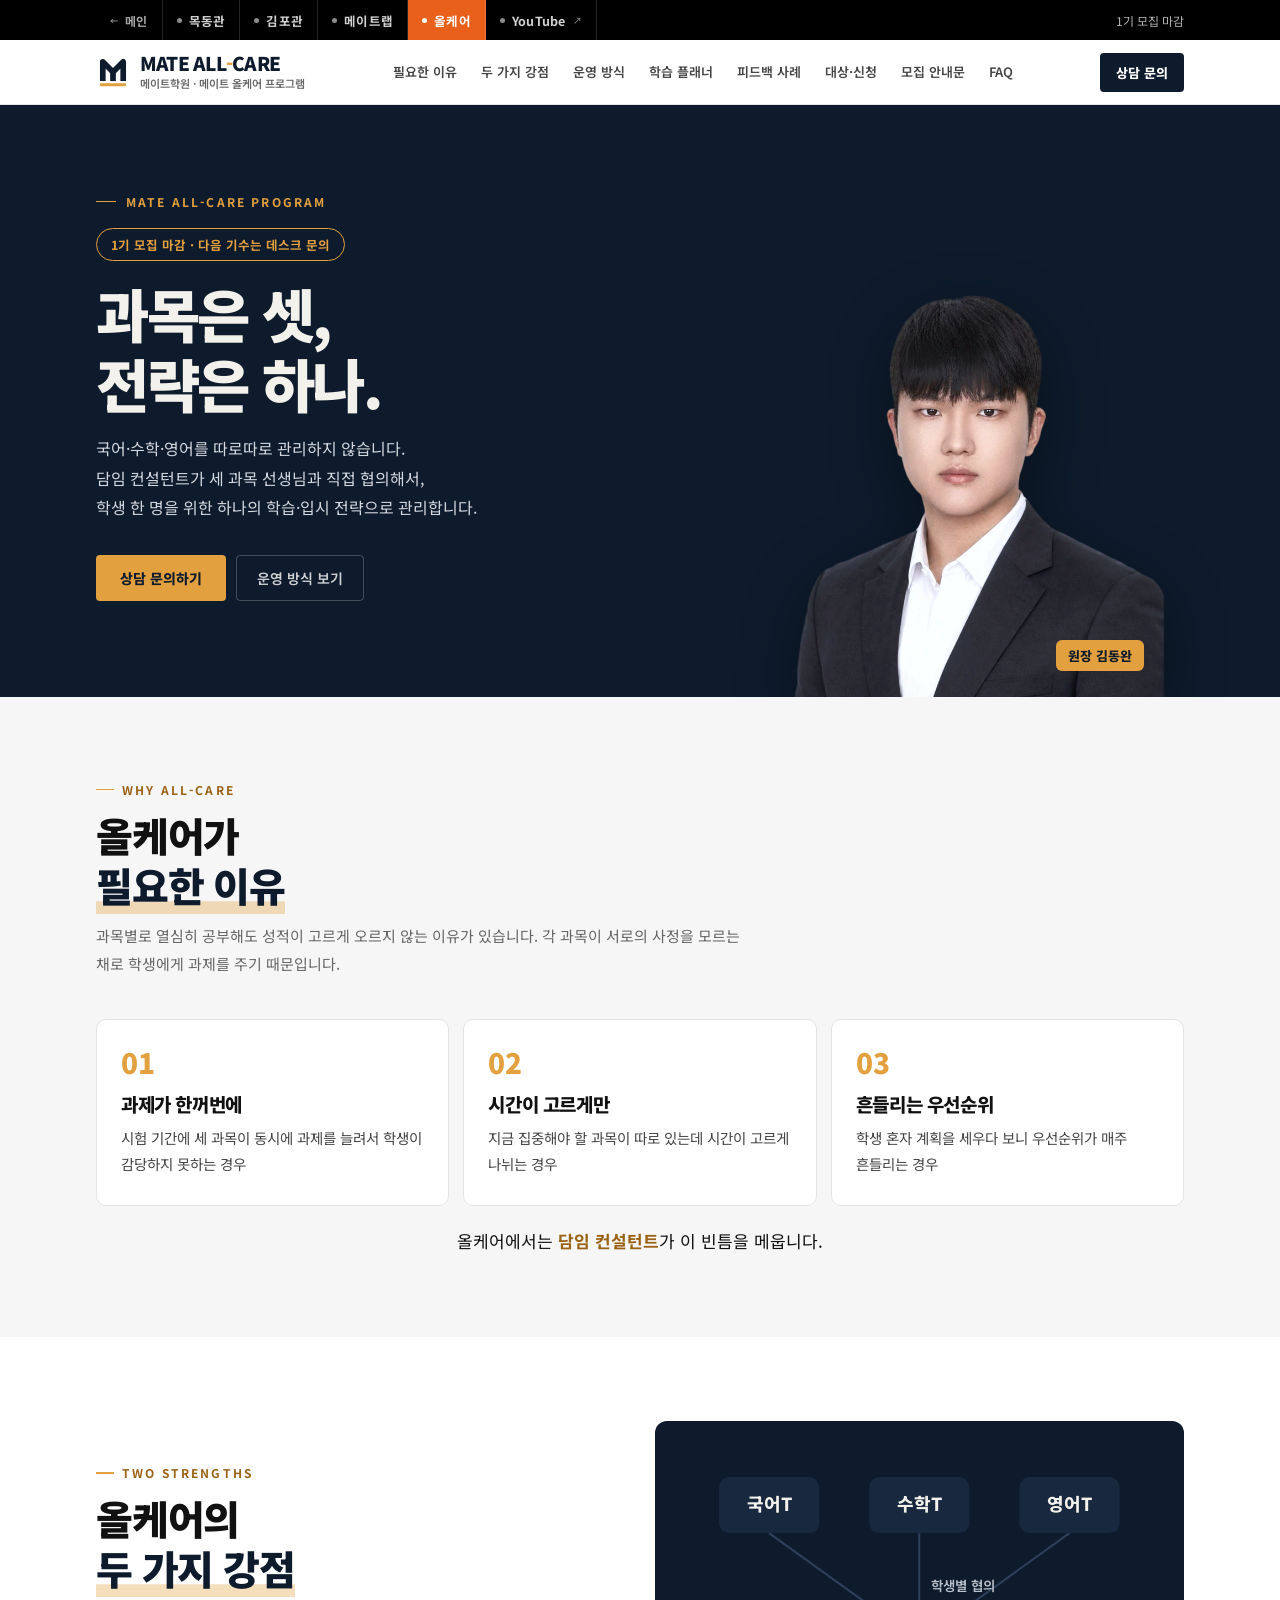
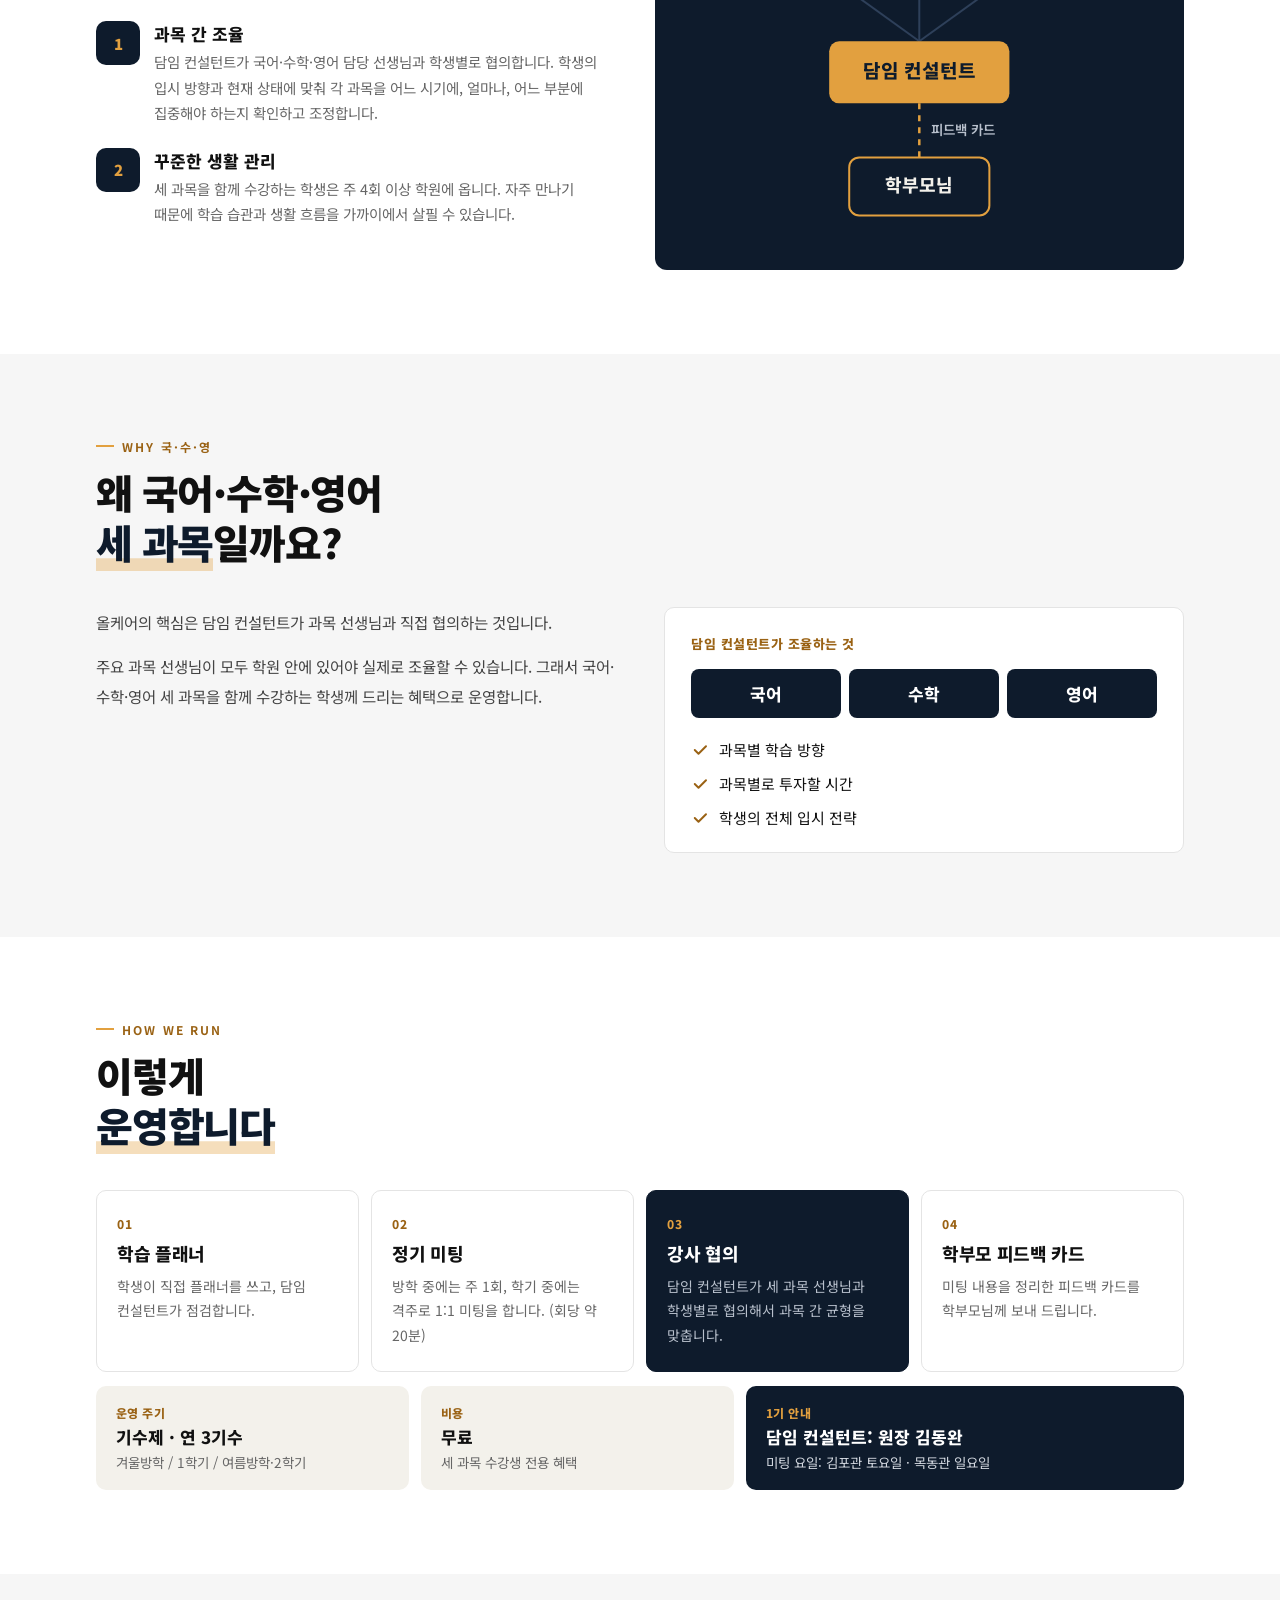
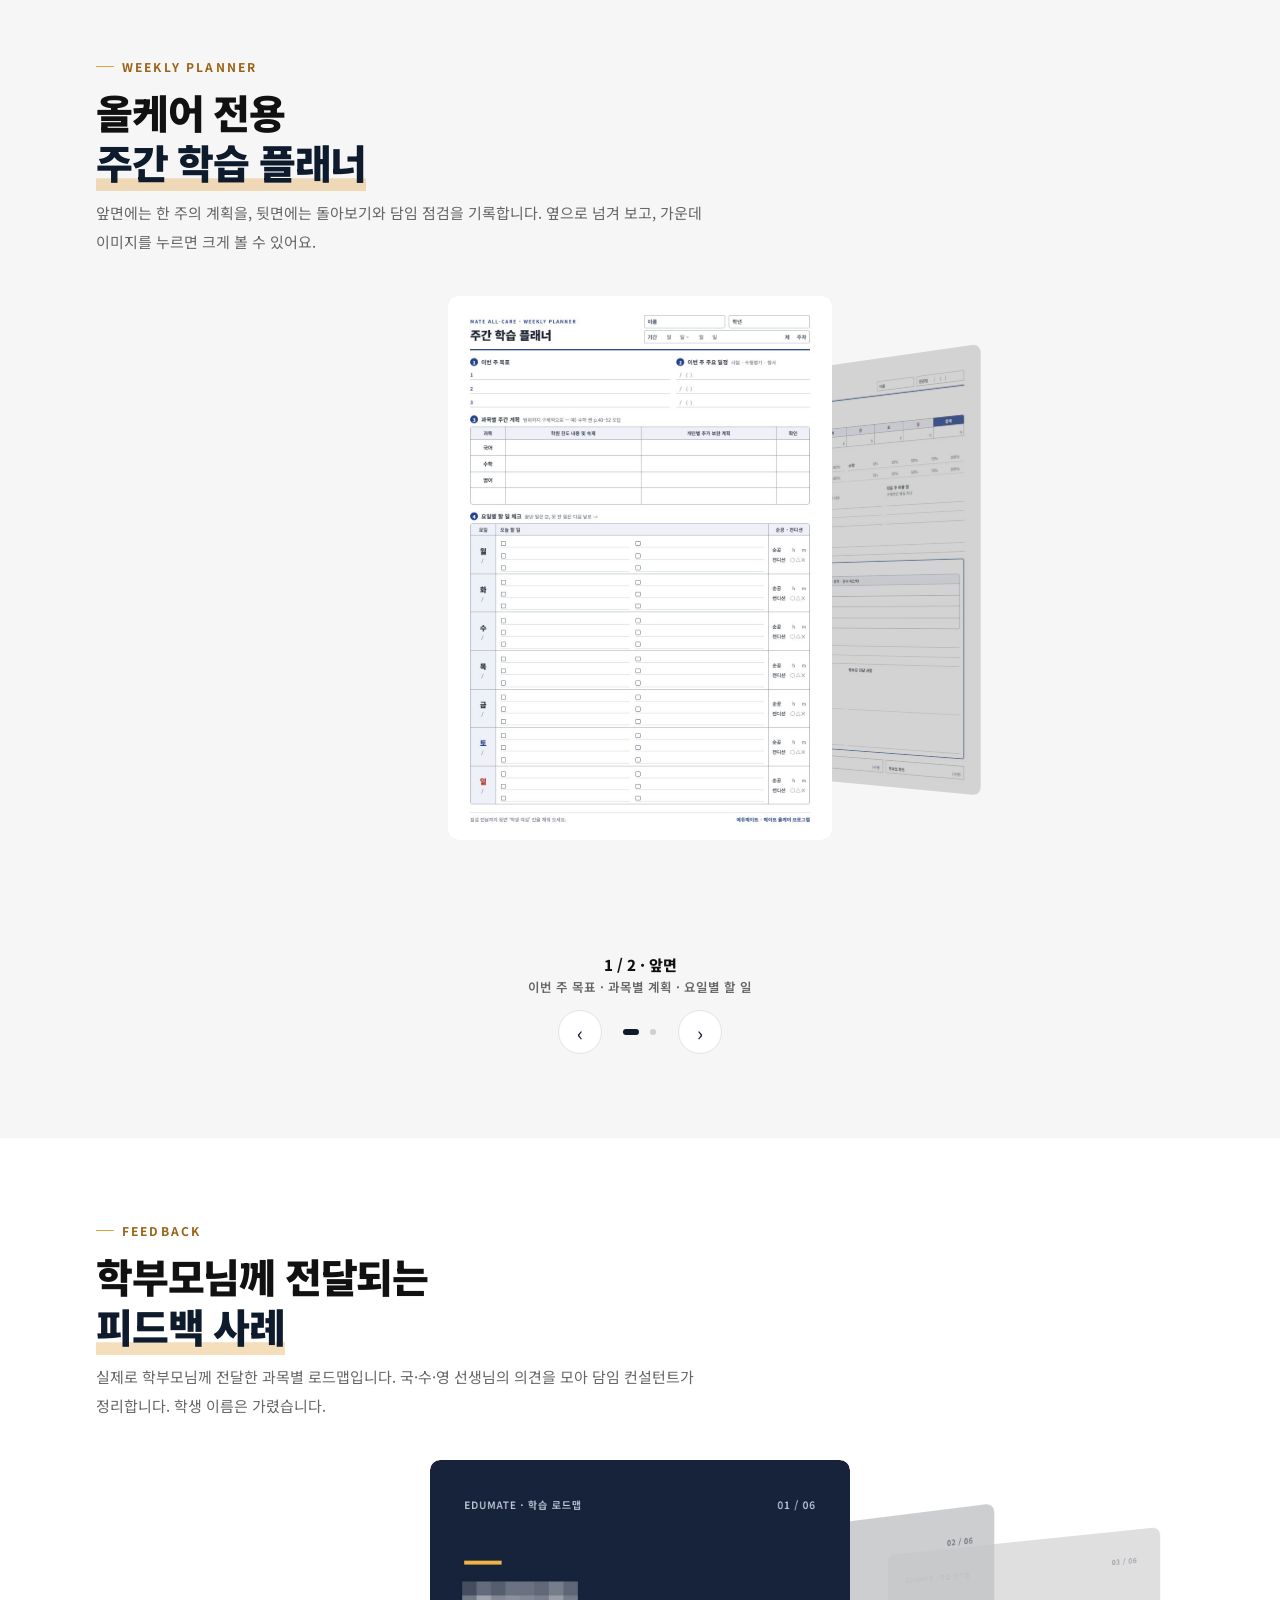
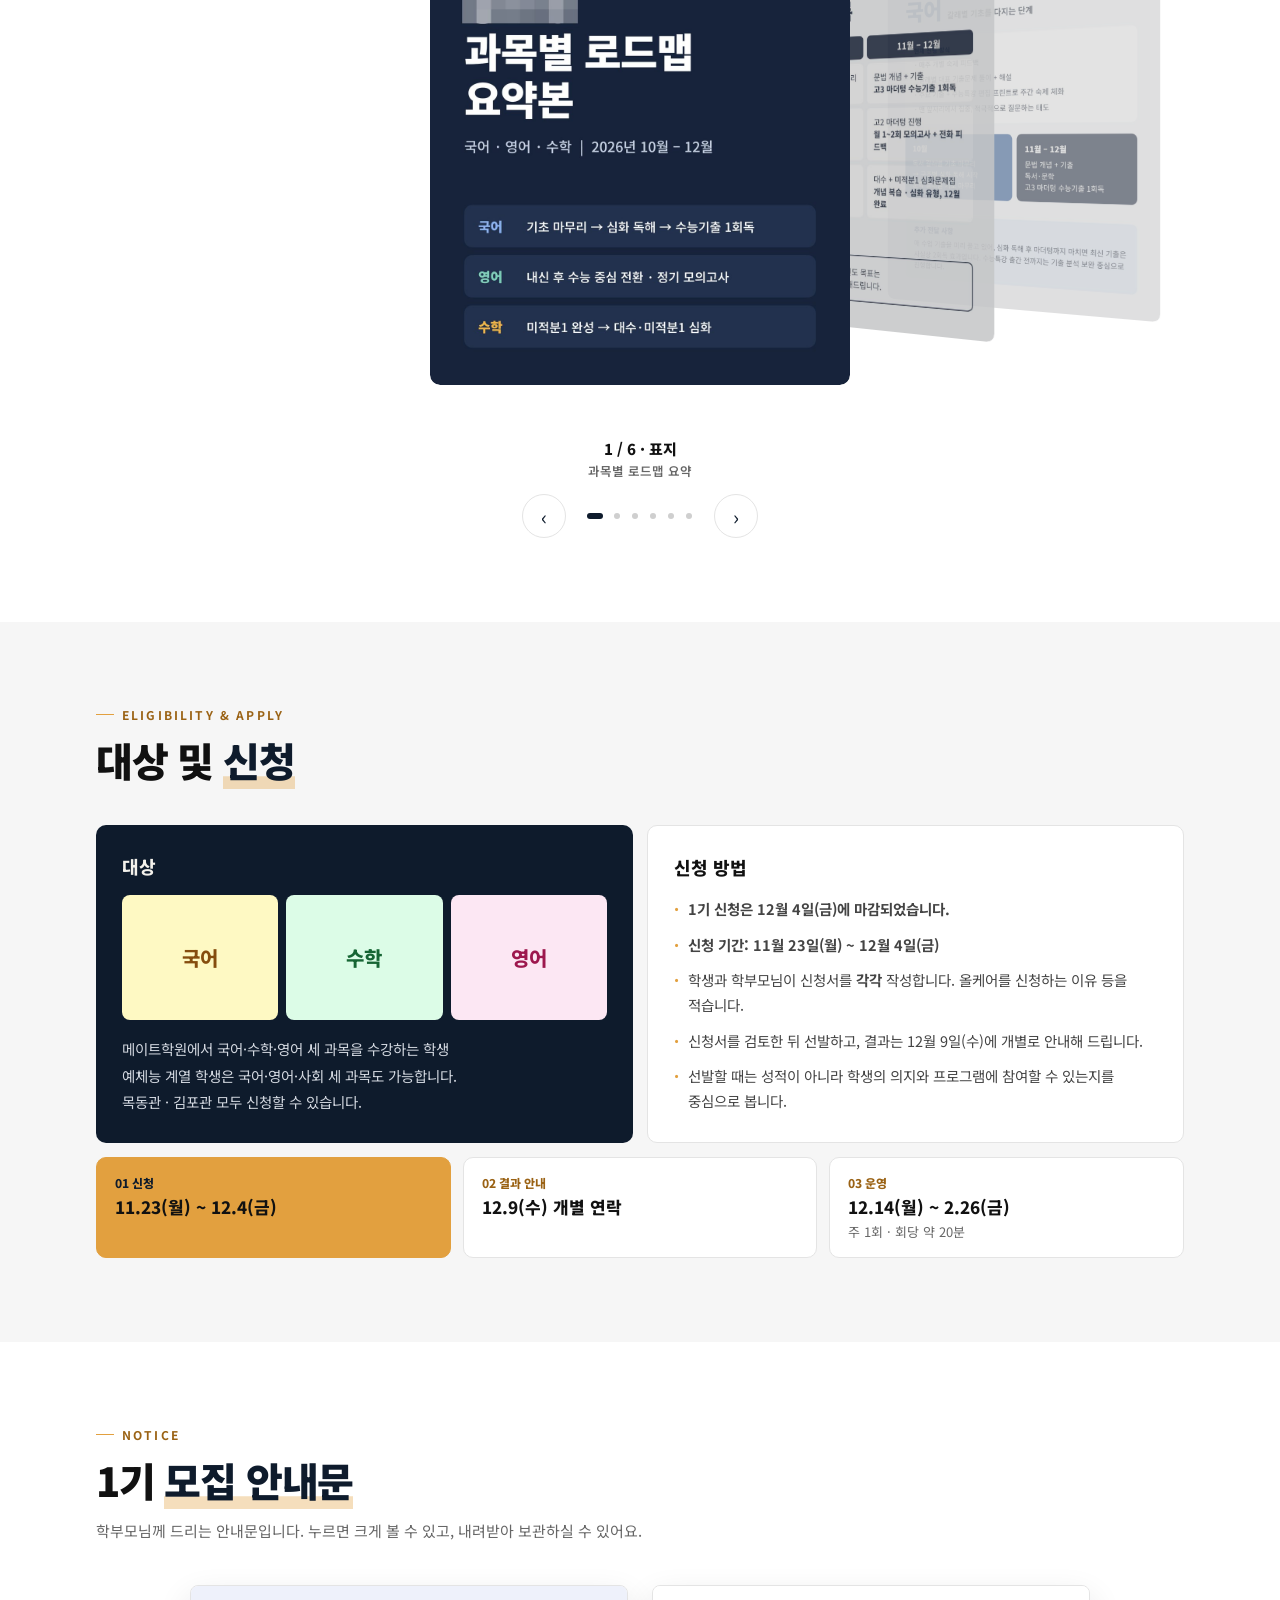
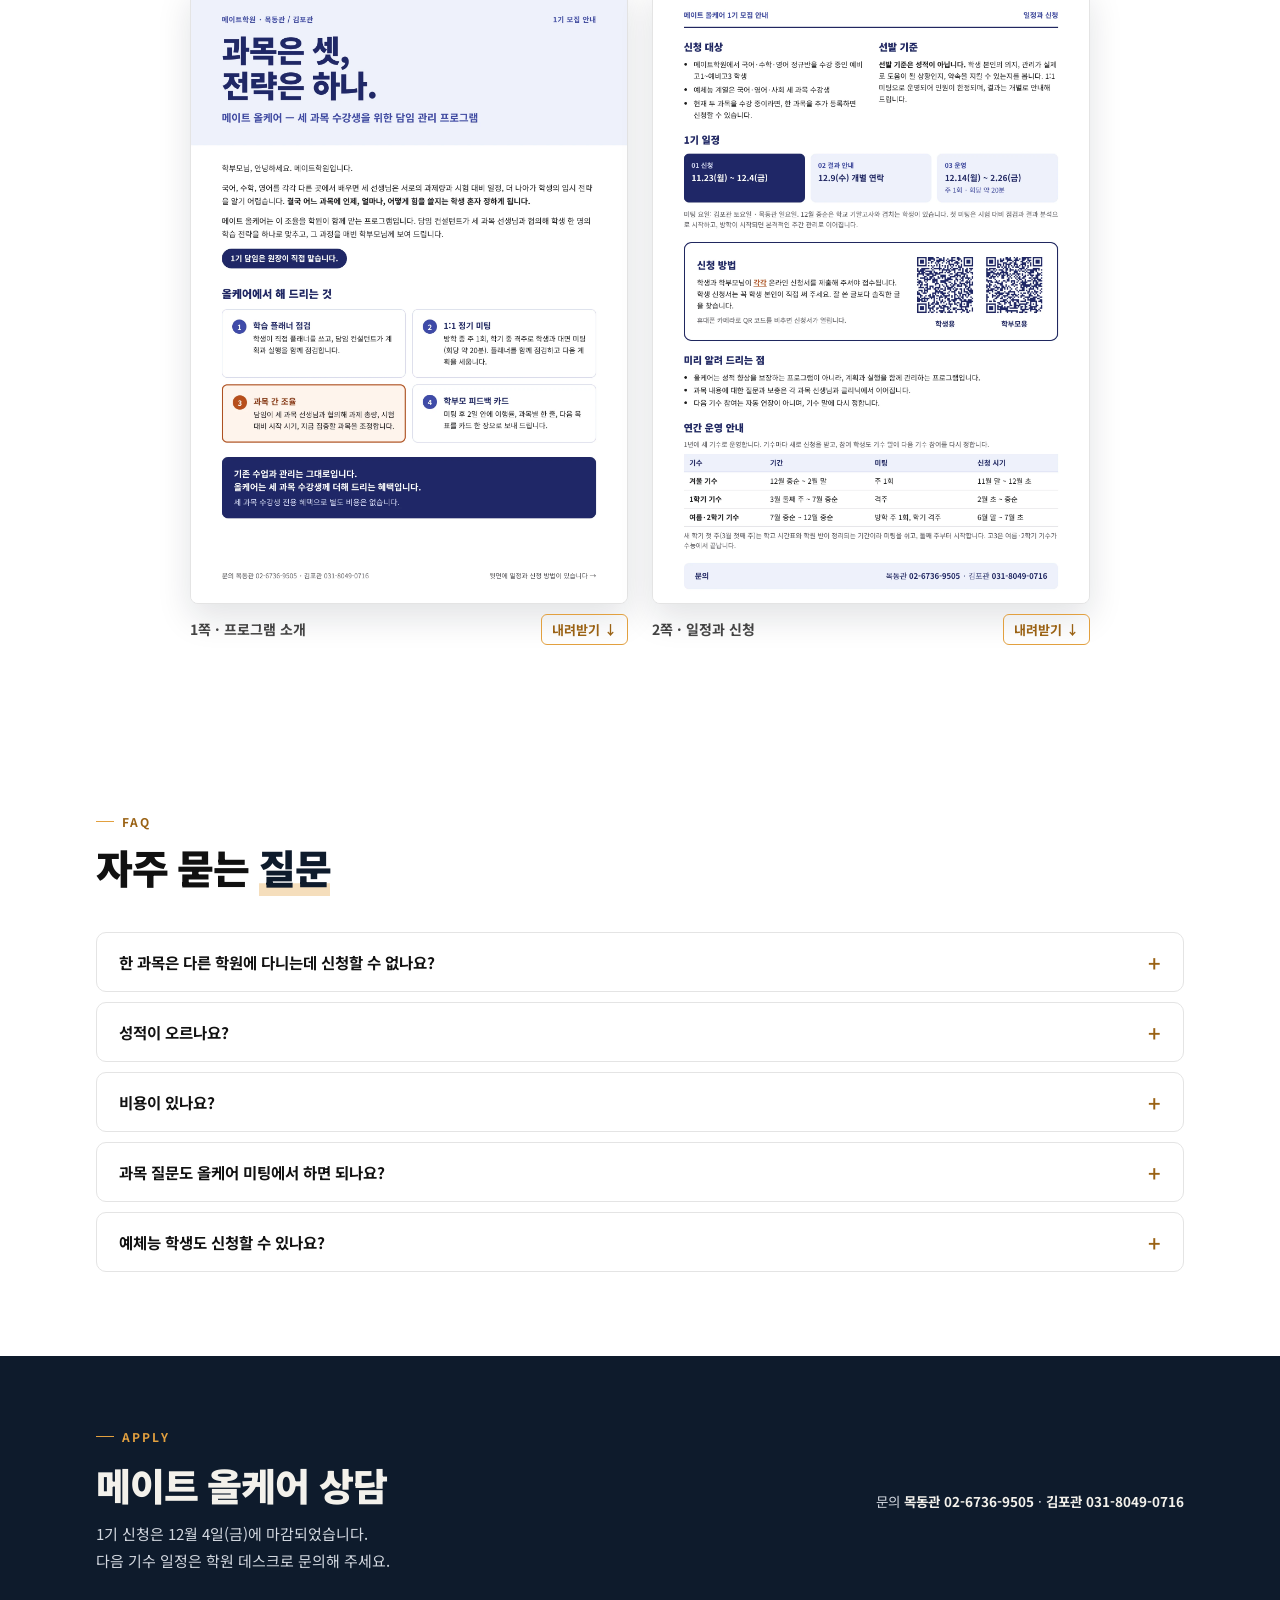
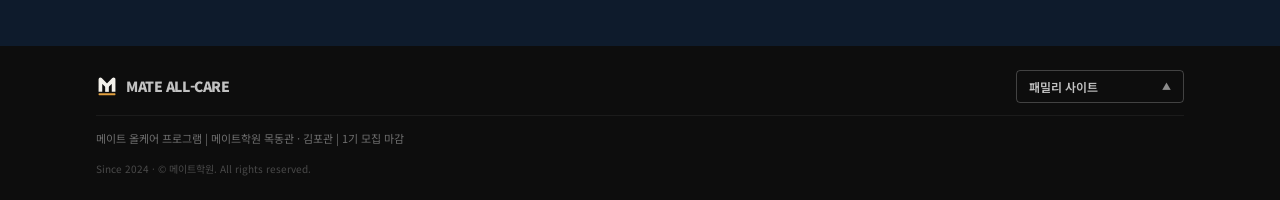
==== commit f2b8b09f: "메인·메이트랩·올케어 다듬기 — 메인 올케어 카드 '1기 모집 중 ~12.4' 배지, 올케어 12.4(금) 지나면 자동 마감 표시(신청 버튼·신청서 숨김, 상담 문의로), 누를 곳" ====
--- a/allcare.html
+++ b/allcare.html
@@ -11,15 +11,20 @@
 <meta property="og:site_name" content="메이트학원"/>
 <meta property="og:url" content="https://mate4u.netlify.app/allcare"/>
 <meta property="og:title" content="메이트 올케어 프로그램 | 메이트학원"/>
-<meta property="og:description" content="국어·수학·영어 수강생을 위한 담임 컨설턴트 1:1 학습 관리·입시 전략 프로그램"/>
-<meta property="og:image" content="https://mate4u.netlify.app/img/og-allcare.jpg"/>
+<meta property="og:description" content="과목은 셋, 전략은 하나. 국어·수학·영어 세 과목 수강생을 위한 담임 관리 프로그램"/>
+<meta property="og:image" content="https://mate4u.netlify.app/img/og-allcare.jpg?v=1116b"/>
 <meta property="og:image:width" content="1200"/>
 <meta property="og:image:height" content="630"/>
+<meta property="og:image:alt" content="메이트 올케어 — 과목은 셋, 전략은 하나."/>
+<meta property="og:locale" content="ko_KR"/>
 <meta name="twitter:card" content="summary_large_image"/>
-<meta name="description" content="메이트학원 국어·수학·영어 수강생을 위한 담임 컨설턴트 학습 관리·입시 전략 프로그램"/>
+<meta name="description" content="메이트학원 메이트 올케어 — 국어·수학·영어 세 과목 수강생을 위한 담임 관리 프로그램"/>
 <link rel="preconnect" href="https://fonts.googleapis.com"/>
 <link rel="preconnect" href="https://fonts.gstatic.com" crossorigin/>
 <link href="https://fonts.googleapis.com/css2?family=Noto+Sans+KR:wght@400;500;600;700;800;900&display=swap" rel="stylesheet"/>
+<script>/* 올케어 1기 모집: 2026-12-04(금) 밤 12시(한국 시간)가 지나면 html.closed — 마감 표시로 바뀜 */
+try{if(Date.now()>new Date('2026-12-04T23:59:59+09:00').getTime())document.documentElement.classList.add('closed')}catch(e){}</script>
+<style>.closed .only-open{display:none!important}html:not(.closed) .only-closed{display:none!important}</style>
 <style>
 :root{
   --nv:#0E1B2C;--nv2:#17283F;--nv3:#2E405A;
@@ -324,6 +329,13 @@
 .tg-card.dk .subjects span{flex-direction:column;gap:4px}
 .tg-card.dk .subjects small{display:block;font-size:11px;font-weight:500;line-height:1.45;color:var(--on1,rgba(255,255,255,.7));padding:0 10px;word-break:keep-all}
 </style>
+<style>/* 2026-11-22 다듬기: 누를 곳 44px, 머리말 12px */
+.tb-r a{display:inline-flex;align-items:center;min-height:40px}
+.ap-tels a{display:inline-flex;align-items:center;min-height:44px}
+.cf-dot{position:relative}.cf-dot::after{content:'';position:absolute;inset:-10px -4px}
+.sec-label{font-size:12px}
+.hero-eyebrow{font-size:12px}
+</style>
 </head>
 <body>
 
@@ -337,7 +349,7 @@
     <div class="tb-b on"><span class="pip"></span> 올케어</div>
     <a href="https://www.youtube.com/@onmate-study" target="_blank" rel="noopener" class="tb-b"><span class="pip dim"></span> YouTube <span style="font-size:9px;opacity:.6">↗</span></a>
   </div>
-  <div class="tb-r"><span>1기 신청서</span><a href="https://docs.google.com/forms/d/e/1FAIpQLSfhDXcVDbRjApHwlttiiWoYMwtMnzdkvKwziZf65qM6s-9XBg/viewform" target="_blank" rel="noopener">학생용</a><a href="https://docs.google.com/forms/d/e/1FAIpQLSeUWUjFpCOlJcypLxnKLneHO5yQ8jqfVkeOlVNu3yBHZm76Xg/viewform" target="_blank" rel="noopener">학부모용</a></div>
+  <div class="tb-r"><span class="only-closed">1기 모집 마감</span><span class="only-open">1기 신청서</span><a href="https://docs.google.com/forms/d/e/1FAIpQLSfhDXcVDbRjApHwlttiiWoYMwtMnzdkvKwziZf65qM6s-9XBg/viewform" target="_blank" rel="noopener" class="only-open">학생용</a><a href="https://docs.google.com/forms/d/e/1FAIpQLSeUWUjFpCOlJcypLxnKLneHO5yQ8jqfVkeOlVNu3yBHZm76Xg/viewform" target="_blank" rel="noopener" class="only-open">학부모용</a></div>
 </div></div></div>
 
 <!-- HEADER -->
@@ -349,18 +361,18 @@
   <nav class="hd-nav">
     <a href="#program">필요한 이유</a><a href="#system">두 가지 강점</a><a href="#weekly">운영 방식</a><a href="#planner">학습 플래너</a><a href="#feedback">피드백 사례</a><a href="#target">대상·신청</a><a href="#notice">모집 안내문</a><a href="#faq">FAQ</a>
   </nav>
-  <a href="#apply" class="btn-cta">1기 신청</a>
+  <a href="#apply" class="btn-cta only-open">1기 신청</a><a href="#apply" class="btn-cta only-closed">상담 문의</a>
 </div></div></header>
 
 <!-- HERO -->
 <section id="hero"><div class="wrap"><div class="hero-in">
   <div>
     <div class="hero-eyebrow">MATE ALL-CARE PROGRAM</div>
-    <div class="ac-pill">1기 모집 · 11.23(월) ~ 12.4(금)</div>
+    <div class="ac-pill only-open">1기 모집 · 11.23(월) ~ 12.4(금)</div><div class="ac-pill only-closed">1기 모집 마감 · 다음 기수는 데스크 문의</div>
     <h1 class="hero-h1">과목은 셋,<br/>전략은 하나.</h1>
     <p class="hero-sub">국어·수학·영어를 따로따로 관리하지 않습니다.<br/>담임 컨설턴트가 세 과목 선생님과 직접 협의해서,<br/>학생 한 명을 위한 하나의 학습·입시 전략으로 관리합니다.</p>
     <div class="hero-btns">
-      <a href="#apply" class="btn-gd">1기 신청하기</a>
+      <a href="#apply" class="btn-gd only-open">1기 신청하기</a><a href="#apply" class="btn-gd only-closed">상담 문의하기</a>
       <a href="#weekly" class="btn-gh">운영 방식 보기</a>
     </div>
   </div>
@@ -519,7 +531,7 @@
     <div class="tg-card lt">
       <h3>신청 방법</h3>
       <ul class="ac-notes">
-        <li><b>신청 기간: 11월 23일(월) ~ 12월 4일(금)</b></li>
+        <li class="only-closed"><b>1기 신청은 12월 4일(금)에 마감되었습니다.</b></li><li><b>신청 기간: 11월 23일(월) ~ 12월 4일(금)</b></li>
         <li>학생과 학부모님이 신청서를 <b>각각</b> 작성합니다. 올케어를 신청하는 이유 등을 적습니다.</li>
         <li>신청서를 검토한 뒤 선발하고, 결과는 12월 9일(수)에 개별로 안내해 드립니다.</li>
         <li>선발할 때는 성적이 아니라 학생의 의지와 프로그램에 참여할 수 있는지를 중심으로 봅니다.</li>
@@ -565,12 +577,12 @@
 <section id="apply"><div class="wrap"><div class="ap-in">
   <div>
     <div class="sec-label">Apply</div>
-    <h2>메이트 올케어 1기 신청</h2>
-    <p>신청 기간은 11월 23일(월)부터 12월 4일(금)까지입니다.<br/>학생과 학부모님이 신청서를 각각 제출해 주세요.<br/>자세한 내용은 학원 데스크로 문의해 주세요.</p>
+    <h2 class="only-open">메이트 올케어 1기 신청</h2><h2 class="only-closed">메이트 올케어 상담</h2>
+    <p class="only-open">신청 기간은 11월 23일(월)부터 12월 4일(금)까지입니다.<br/>학생과 학부모님이 신청서를 각각 제출해 주세요.<br/>자세한 내용은 학원 데스크로 문의해 주세요.</p><p class="only-closed">1기 신청은 12월 4일(금)에 마감되었습니다.<br/>다음 기수 일정은 학원 데스크로 문의해 주세요.</p>
   </div>
   <div class="ap-r">
-    <div class="ap-tel">온라인 신청서</div>
-    <div class="ap-btns"><a href="https://docs.google.com/forms/d/e/1FAIpQLSfhDXcVDbRjApHwlttiiWoYMwtMnzdkvKwziZf65qM6s-9XBg/viewform" target="_blank" rel="noopener" class="btn-gd">학생용 신청서 ↗</a><a href="https://docs.google.com/forms/d/e/1FAIpQLSeUWUjFpCOlJcypLxnKLneHO5yQ8jqfVkeOlVNu3yBHZm76Xg/viewform" target="_blank" rel="noopener" class="btn-gd">학부모용 신청서 ↗</a></div>
+    <div class="ap-tel only-open">온라인 신청서</div>
+    <div class="ap-btns only-open"><a href="https://docs.google.com/forms/d/e/1FAIpQLSfhDXcVDbRjApHwlttiiWoYMwtMnzdkvKwziZf65qM6s-9XBg/viewform" target="_blank" rel="noopener" class="btn-gd">학생용 신청서 ↗</a><a href="https://docs.google.com/forms/d/e/1FAIpQLSeUWUjFpCOlJcypLxnKLneHO5yQ8jqfVkeOlVNu3yBHZm76Xg/viewform" target="_blank" rel="noopener" class="btn-gd">학부모용 신청서 ↗</a></div>
     <div class="ap-tels">문의 <a href="tel:02-6736-9505">목동관 02-6736-9505</a> · <a href="tel:031-8049-0716">김포관 031-8049-0716</a></div>
   </div>
 </div></div></section>
@@ -581,7 +593,7 @@
     <a href="#hero" class="ft-logo"><svg viewBox="0 0 120 120" aria-hidden="true"><path d="M24 92 V24 L60 60 L96 24 V92" fill="none" stroke="#F3F1EB" stroke-width="20" stroke-linejoin="round"/><path d="M60 60 V92" fill="none" stroke="#F3F1EB" stroke-width="20"/><rect x="14" y="100" width="92" height="10" rx="3" fill="#E2A03F"/></svg>MATE ALL-CARE</a>
     <details class="fam-dd"><summary>패밀리 사이트 <span class="car">▲</span></summary><div class="fam-menu"><a href="mokdong.html">목동관</a><a href="gimpo.html">김포관</a><a href="matelab.html">메이트랩</a><a href="allcare.html" class="act" aria-current="page">메이트 올케어<span class="ext">현재</span></a><a href="https://www.youtube.com/@onmate-study" target="_blank" rel="noopener">YouTube 채널<span class="ext">↗</span></a></div></details>
   </div>
-  <div class="ft-biz">메이트 올케어 프로그램 | 메이트학원 목동관 · 김포관 | 1기 신청 11.23(월) ~ 12.4(금)</div>
+  <div class="ft-biz">메이트 올케어 프로그램 | 메이트학원 목동관 · 김포관 | <span class="only-open">1기 신청 11.23(월) ~ 12.4(금)</span><span class="only-closed">1기 모집 마감</span></div>
   <div class="ft-copy">Since 2024 · © 메이트학원. All rights reserved.</div>
 </div></div></footer>
 
